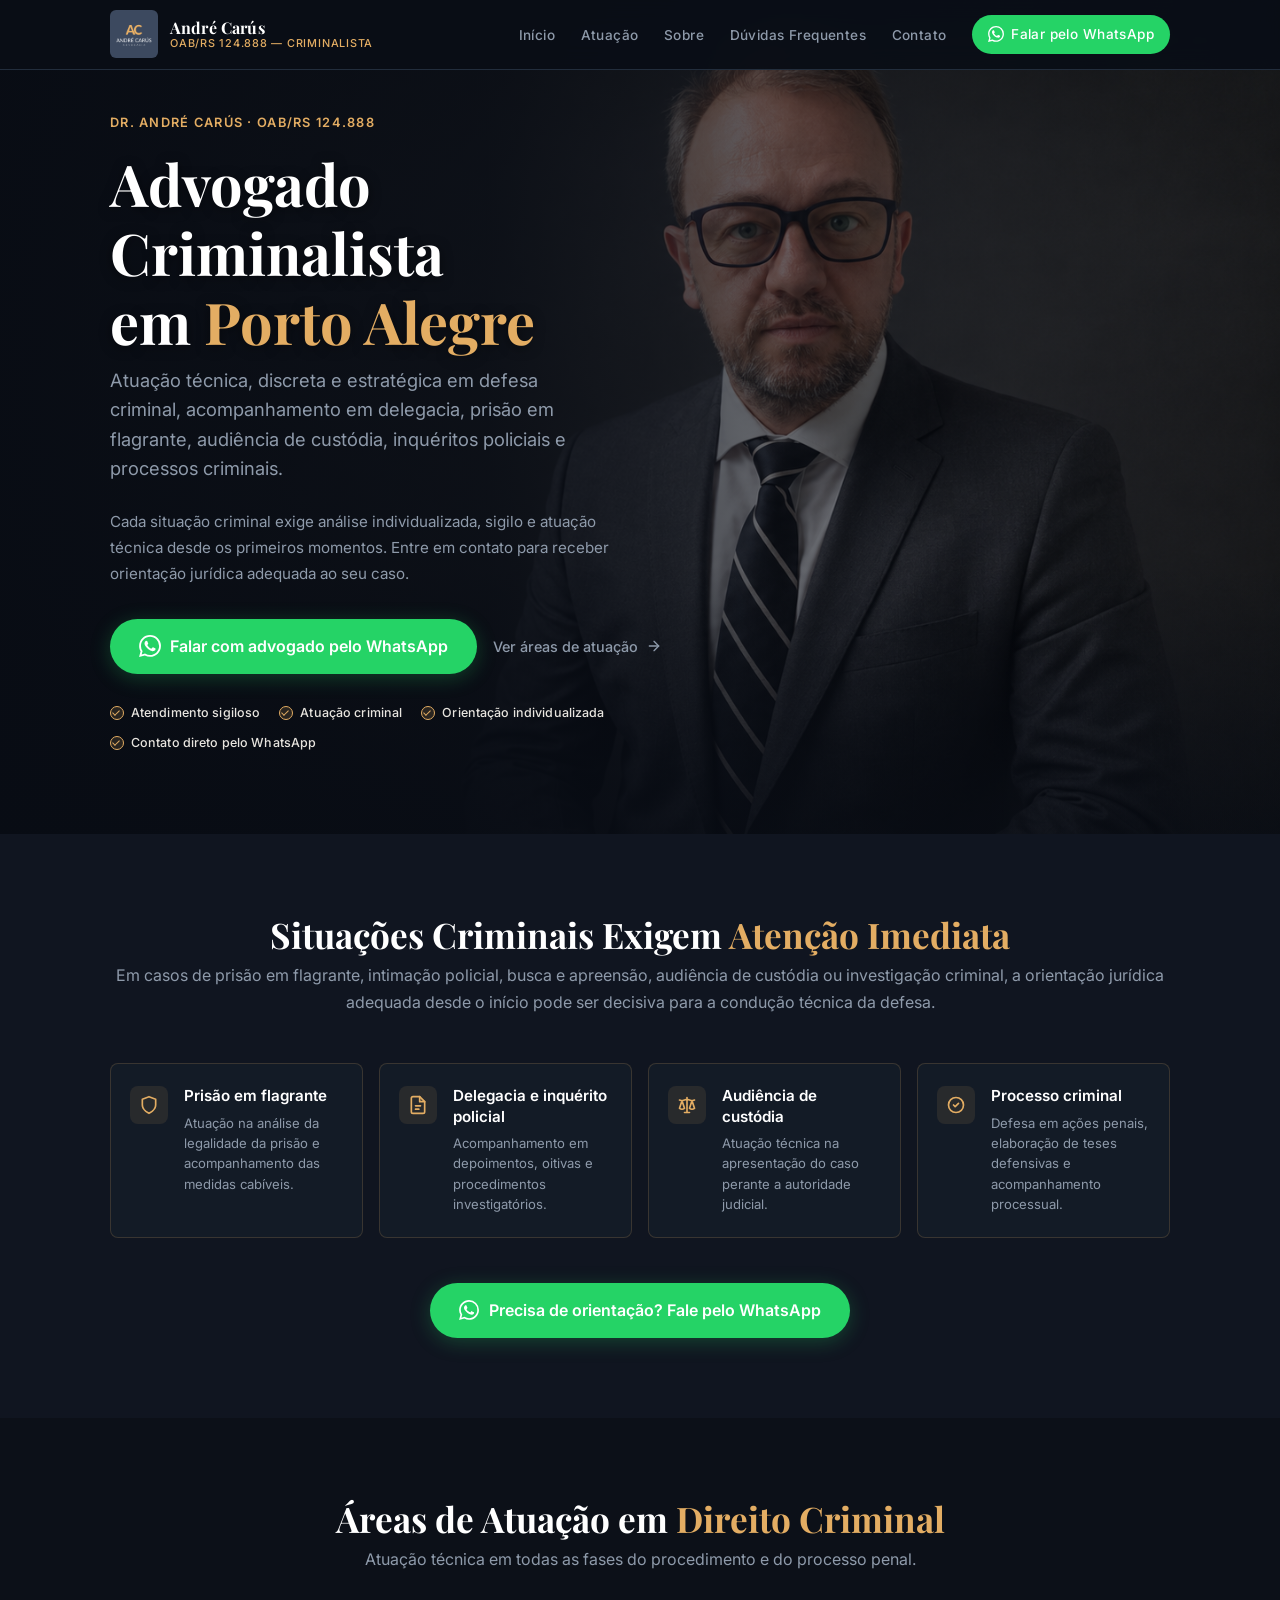
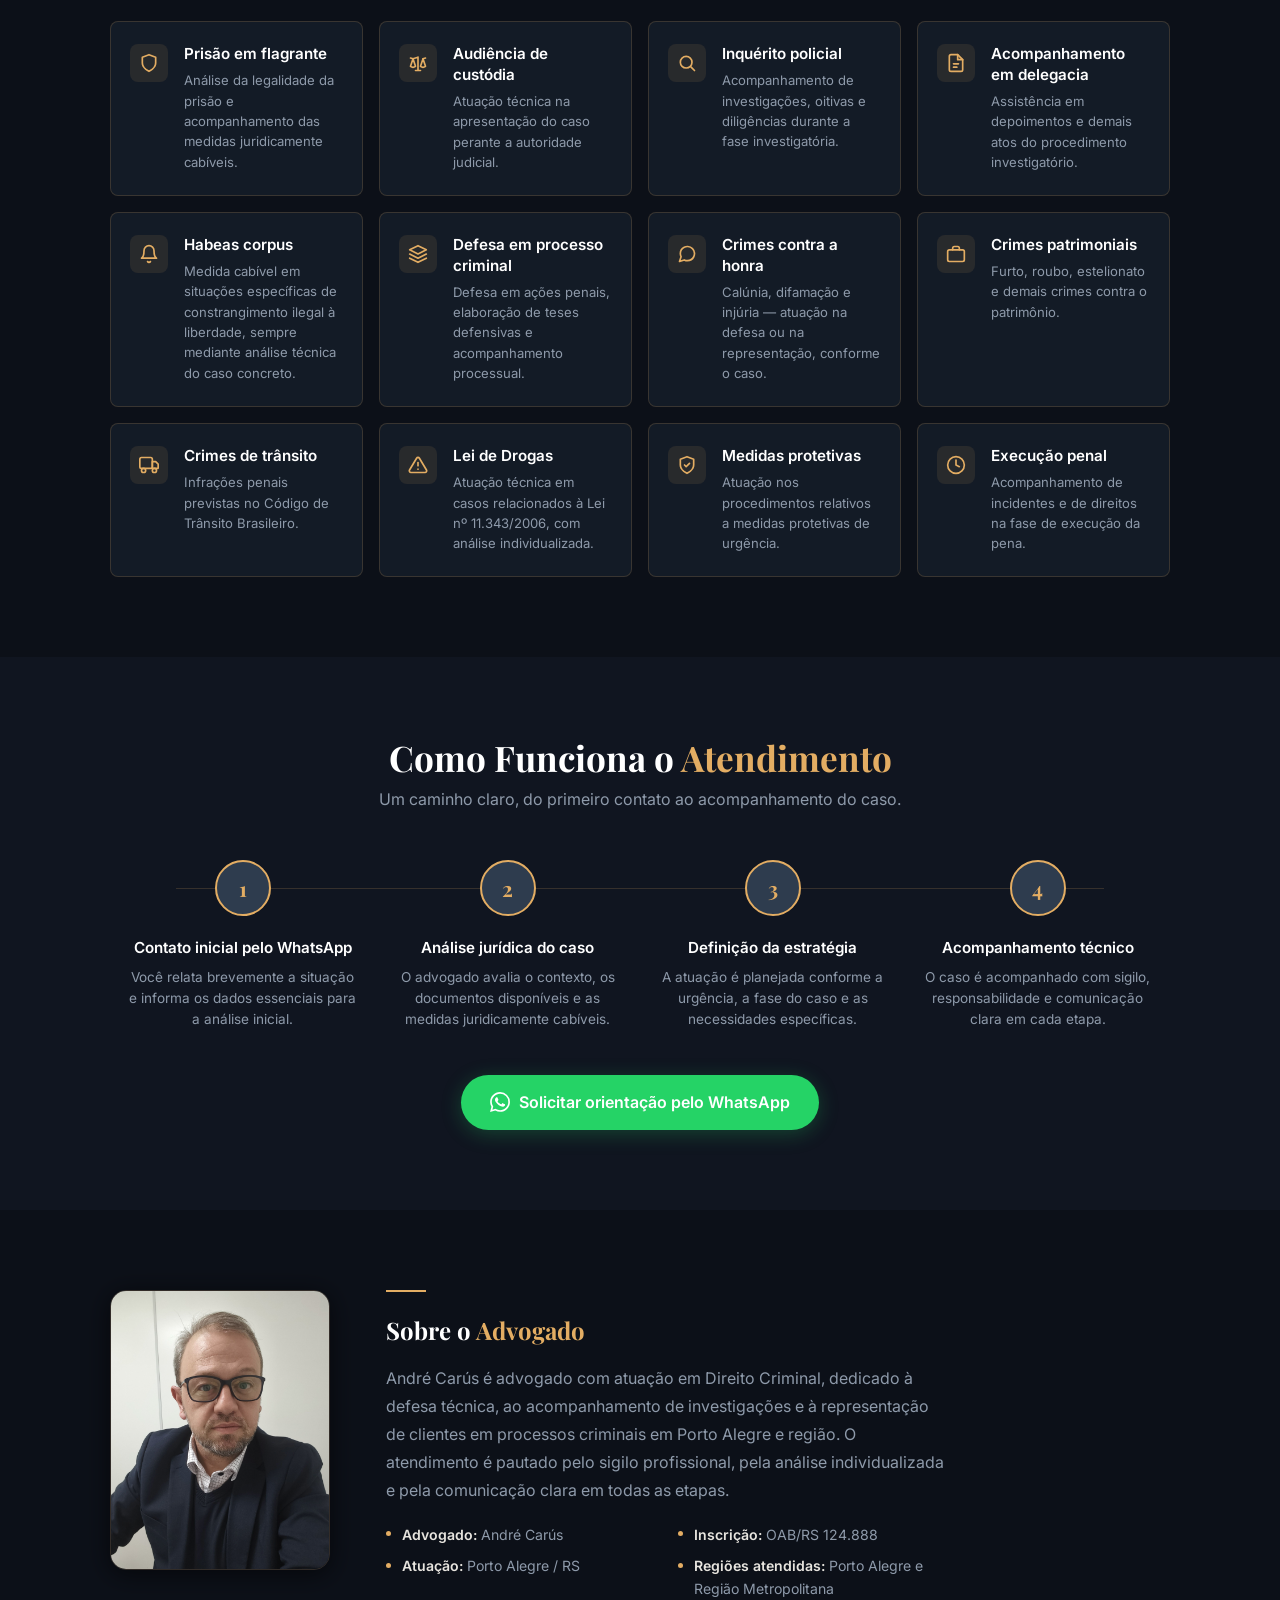
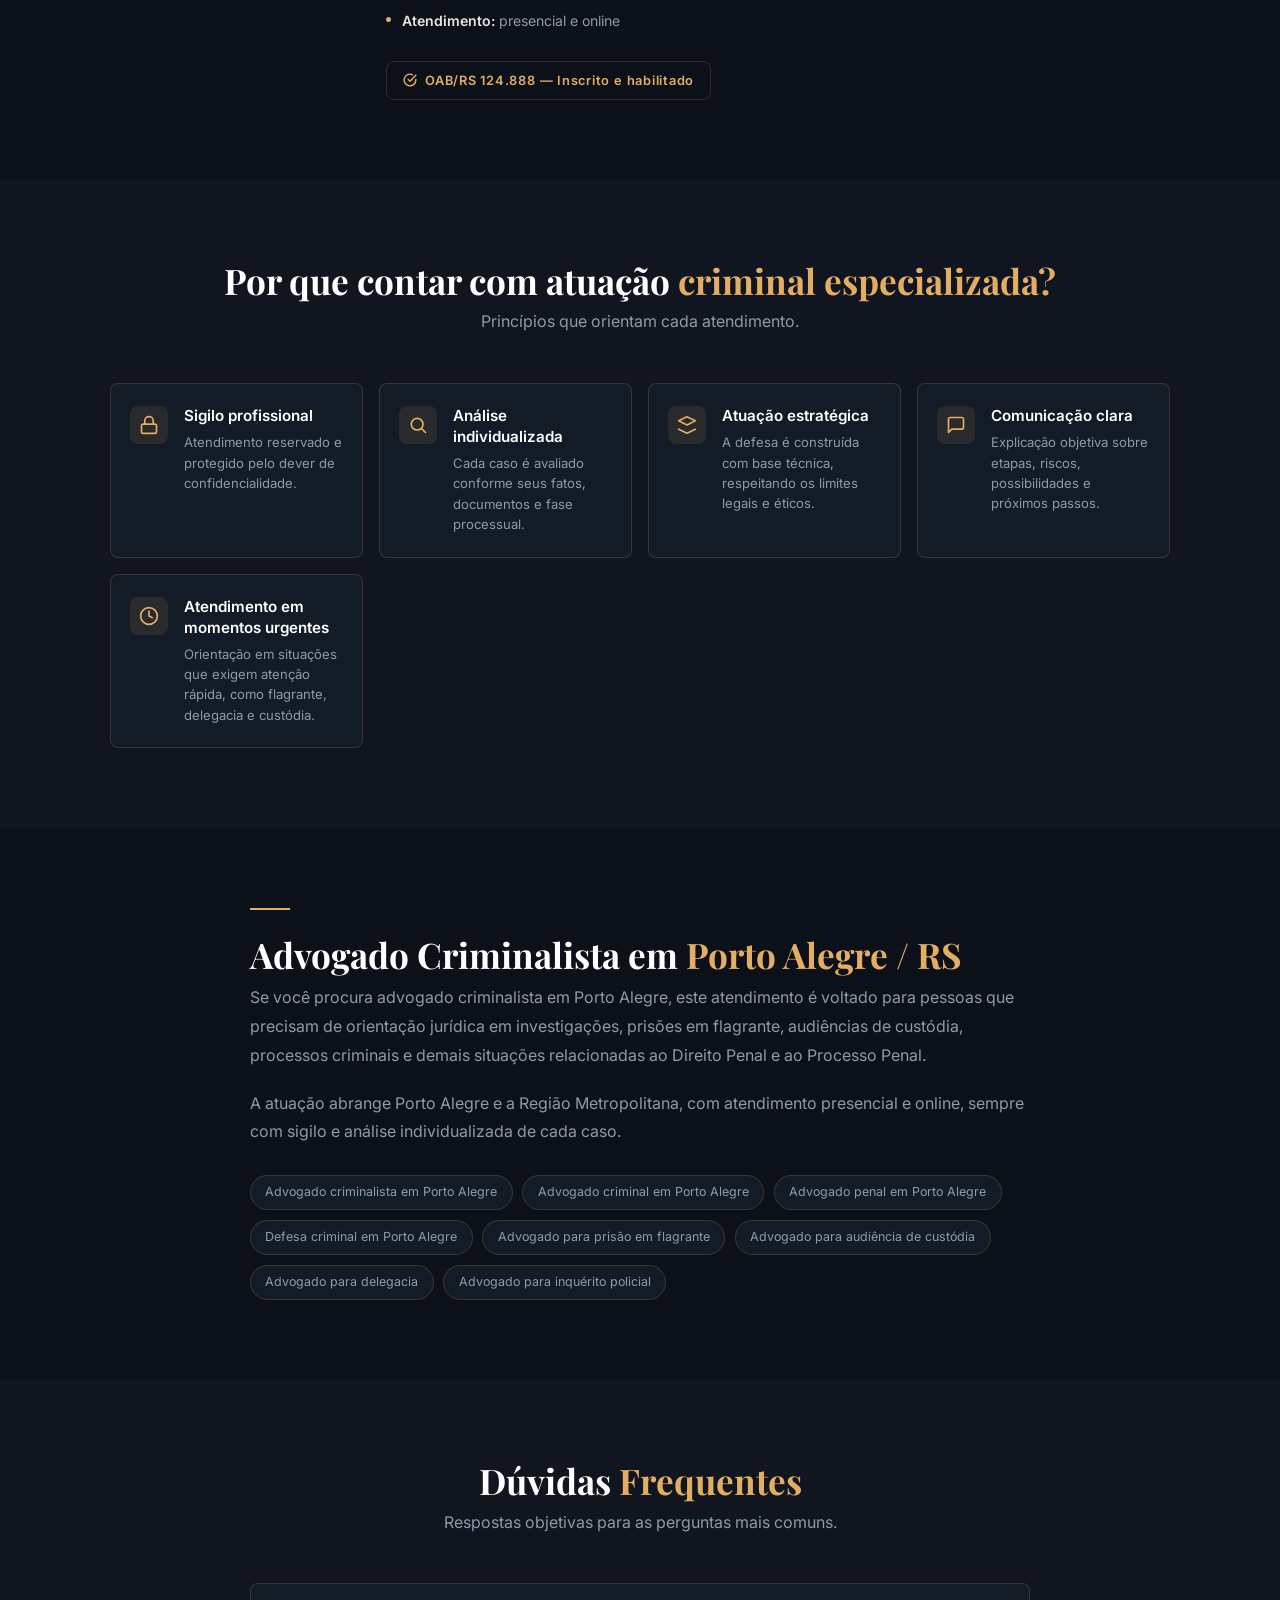
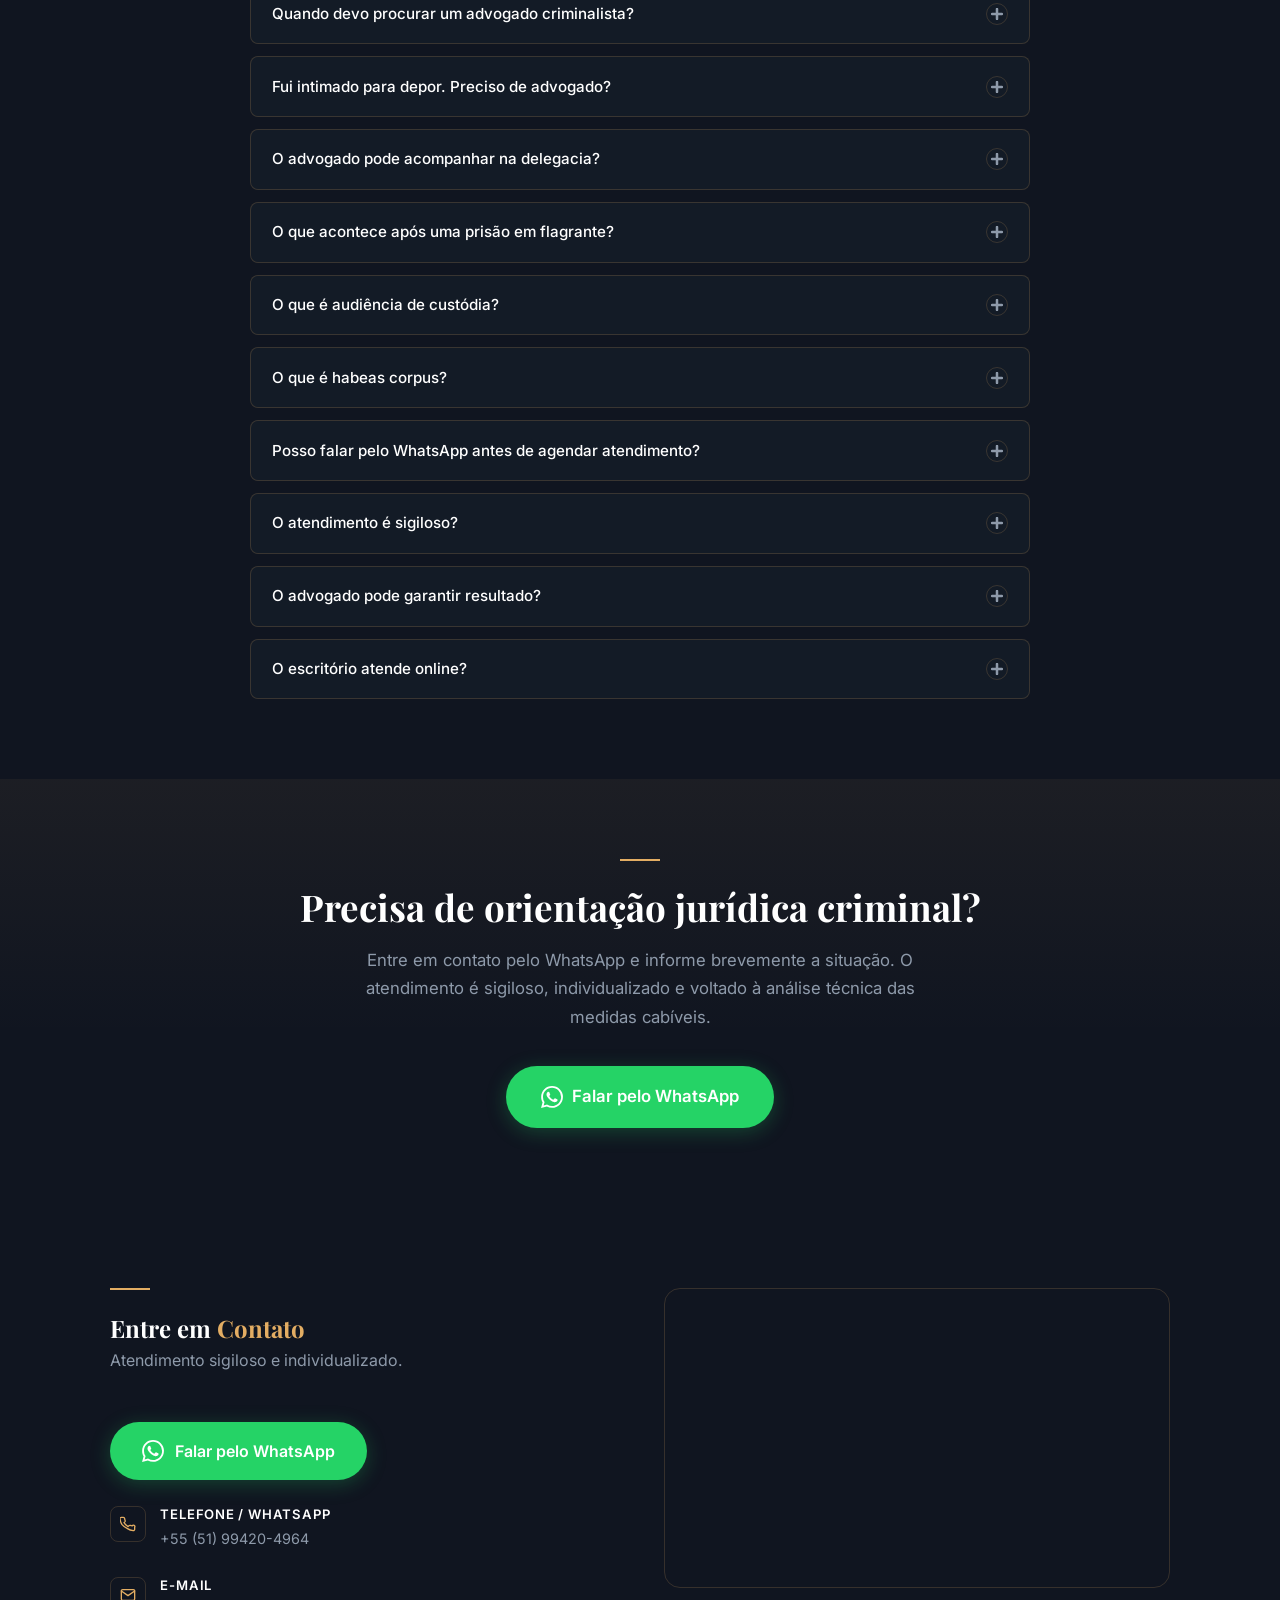
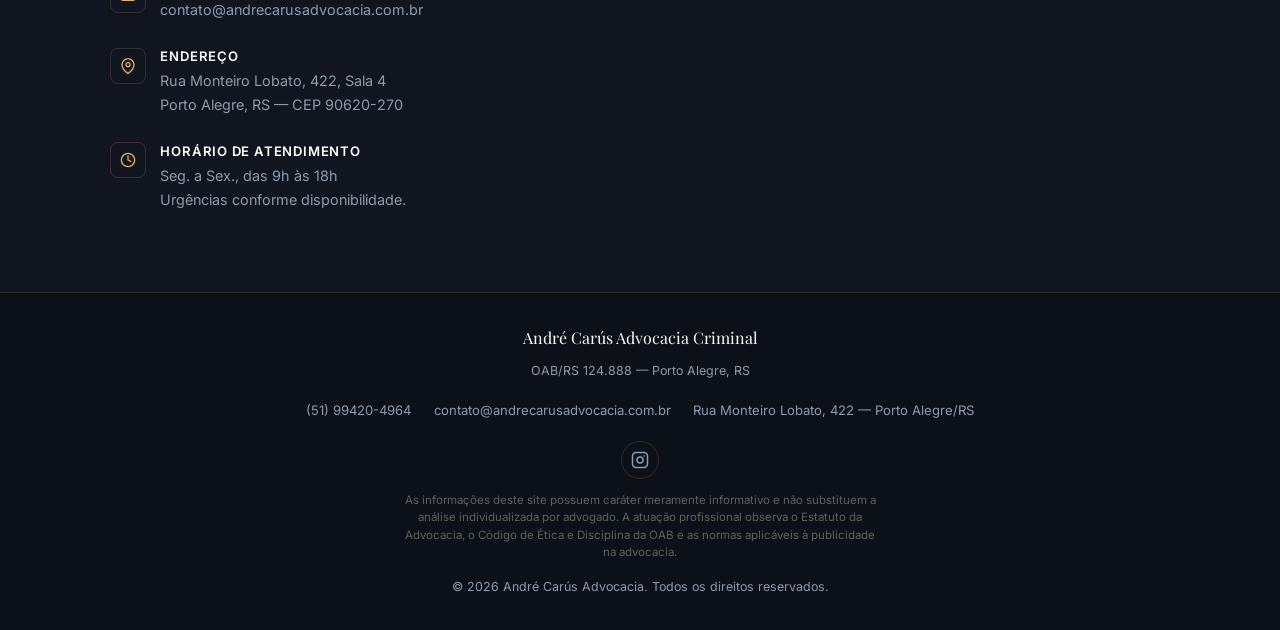
==== index.html @ d4529e28 "Atualiza landing page do advogado criminalista André Carús - Estrutura completa: hero, urgência, áre" ====
<!DOCTYPE html>
<html lang="pt-BR">
<head>
  <meta charset="UTF-8" />
  <meta name="viewport" content="width=device-width, initial-scale=1.0" />

  <!--
    ============================================================
    DADOS EDITÁVEIS — altere apenas os valores abaixo no código.
    Para localizar rapidamente, use "Localizar" (Ctrl+F) pelo token.
    ------------------------------------------------------------
    [NOME_DO_ADVOGADO] ....... André Carús
    [OAB_UF] ................. OAB/RS 124.888
    [CIDADE_UF] .............. Porto Alegre / RS
    [WHATSAPP] ............... 55 51 99420-4964  (links: wa.me/5551994204964)
    [TELEFONE] ............... (51) 99420-4964   (tel:+5551994204964)
    [EMAIL] .................. contato@andrecarusadvocacia.com.br
    [ENDERECO] ............... Rua Monteiro Lobato, 422, Sala 4 — Porto Alegre/RS — 90620-270
    [REGIOES_ATENDIDAS] ...... Porto Alegre e Região Metropolitana
    [HORARIO_DE_ATENDIMENTO] . Seg. a Sex., 9h às 18h (urgências: atendimento conforme disponibilidade)
    [LINK_INSTAGRAM] ......... https://www.instagram.com/   (substituir pelo perfil real)
    [LINK_GOOGLE_MAPS] ....... https://maps.google.com/?q=Rua+Monteiro+Lobato+422+Porto+Alegre
    ------------------------------------------------------------
    Mensagens pré-preenchidas do WhatsApp (parâmetro ?text= já codificado):
      Geral .. "Olá, gostaria de receber orientação jurídica sobre uma situação criminal."
      Final .. "Olá, preciso de orientação jurídica criminal e gostaria de conversar sobre meu caso."
    ============================================================
  -->

  <!-- ===================== SEO ===================== -->
  <title>Advogado Criminalista em Porto Alegre/RS | André Carús — Defesa Criminal e Atendimento pelo WhatsApp</title>
  <meta name="description" content="Advogado criminalista em Porto Alegre/RS para defesa criminal, prisão em flagrante, audiência de custódia, inquérito policial e acompanhamento em delegacia. Atendimento sigiloso e individualizado pelo WhatsApp. OAB/RS 124.888." />
  <meta name="keywords" content="advogado criminalista em Porto Alegre, advogado criminal em Porto Alegre, advogado penal em Porto Alegre, defesa criminal em Porto Alegre, advogado para prisão em flagrante, advogado para audiência de custódia, advogado para inquérito policial, advogado para delegacia" />
  <meta name="robots" content="index, follow, max-image-preview:large" />
  <meta name="author" content="André Carús" />
  <meta name="geo.region" content="BR-RS" />
  <meta name="geo.placename" content="Porto Alegre" />
  <meta name="geo.position" content="-30.0318;-51.2072" />
  <meta name="ICBM" content="-30.0318, -51.2072" />
  <meta name="theme-color" content="#0c1018" />
  <link rel="canonical" href="https://www.andrecarusadvocacia.com.br" />

  <!-- Open Graph -->
  <meta property="og:type" content="website" />
  <meta property="og:site_name" content="André Carús Advocacia Criminal" />
  <meta property="og:url" content="https://www.andrecarusadvocacia.com.br" />
  <meta property="og:title" content="Advogado Criminalista em Porto Alegre/RS | André Carús" />
  <meta property="og:description" content="Defesa criminal, prisão em flagrante, audiência de custódia, inquérito policial e acompanhamento em delegacia. Atendimento sigiloso pelo WhatsApp. OAB/RS 124.888." />
  <meta property="og:image" content="https://www.andrecarusadvocacia.com.br/assets/perfil_andre.jpg" />
  <meta property="og:image:alt" content="Dr. André Carús, advogado criminalista em Porto Alegre" />
  <meta property="og:locale" content="pt_BR" />

  <!-- Twitter Card -->
  <meta name="twitter:card" content="summary_large_image" />
  <meta name="twitter:title" content="Advogado Criminalista em Porto Alegre/RS | André Carús" />
  <meta name="twitter:description" content="Defesa criminal e atendimento sigiloso pelo WhatsApp. OAB/RS 124.888." />
  <meta name="twitter:image" content="https://www.andrecarusadvocacia.com.br/assets/perfil_andre.jpg" />

  <!-- Preconnect fonts -->
  <link rel="preconnect" href="https://fonts.googleapis.com" />
  <link rel="preconnect" href="https://fonts.gstatic.com" crossorigin />

  <link rel="stylesheet" href="style.css" />

  <!-- ===================== Schema.org — LegalService ===================== -->
  <script type="application/ld+json">
  {
    "@context": "https://schema.org",
    "@type": "LegalService",
    "name": "André Carús Advocacia Criminal",
    "description": "Advogado criminalista em Porto Alegre/RS, com atuação em Direito Penal e Processual Penal: defesa criminal, prisão em flagrante, audiência de custódia, inquérito policial e acompanhamento em delegacia.",
    "url": "https://www.andrecarusadvocacia.com.br",
    "image": "https://www.andrecarusadvocacia.com.br/assets/perfil_andre.jpg",
    "telephone": "+55-51-99420-4964",
    "email": "contato@andrecarusadvocacia.com.br",
    "areaServed": [
      { "@type": "City", "name": "Porto Alegre" },
      { "@type": "AdministrativeArea", "name": "Região Metropolitana de Porto Alegre" },
      { "@type": "State", "name": "Rio Grande do Sul" }
    ],
    "knowsAbout": [
      "Direito Penal",
      "Direito Processual Penal",
      "Prisão em flagrante",
      "Audiência de custódia",
      "Inquérito policial",
      "Habeas corpus",
      "Execução penal",
      "Lei de Drogas",
      "Medidas protetivas"
    ],
    "address": {
      "@type": "PostalAddress",
      "streetAddress": "Rua Monteiro Lobato, 422, Sala 4",
      "addressLocality": "Porto Alegre",
      "addressRegion": "RS",
      "postalCode": "90620-270",
      "addressCountry": "BR"
    },
    "geo": {
      "@type": "GeoCoordinates",
      "latitude": -30.0318,
      "longitude": -51.2072
    },
    "openingHoursSpecification": {
      "@type": "OpeningHoursSpecification",
      "dayOfWeek": ["Monday","Tuesday","Wednesday","Thursday","Friday"],
      "opens": "09:00",
      "closes": "18:00"
    },
    "founder": {
      "@type": "Attorney",
      "name": "André Carús",
      "identifier": "OAB/RS 124.888",
      "jobTitle": "Advogado Criminalista"
    }
  }
  </script>

  <!-- ===================== Schema.org — FAQPage ===================== -->
  <script type="application/ld+json">
  {
    "@context": "https://schema.org",
    "@type": "FAQPage",
    "mainEntity": [
      {
        "@type": "Question",
        "name": "Quando devo procurar um advogado criminalista?",
        "acceptedAnswer": {
          "@type": "Answer",
          "text": "Sempre que houver intimação, investigação, prisão, busca e apreensão, audiência ou qualquer procedimento de natureza criminal. A orientação técnica desde o início ajuda na condução adequada da defesa."
        }
      },
      {
        "@type": "Question",
        "name": "Fui intimado para depor. Preciso de advogado?",
        "acceptedAnswer": {
          "@type": "Answer",
          "text": "É recomendável. Você tem o direito de permanecer em silêncio e de ser assistido por advogado. A presença de defesa técnica resguarda seus direitos durante o depoimento."
        }
      },
      {
        "@type": "Question",
        "name": "O advogado pode acompanhar na delegacia?",
        "acceptedAnswer": {
          "@type": "Answer",
          "text": "Sim. O advogado pode acompanhar depoimentos, oitivas e demais atos do procedimento investigatório, observando as regras aplicáveis a cada situação."
        }
      },
      {
        "@type": "Question",
        "name": "O que acontece após uma prisão em flagrante?",
        "acceptedAnswer": {
          "@type": "Answer",
          "text": "Após a lavratura do flagrante, a pessoa é, em regra, apresentada à audiência de custódia em até 24 horas. Nesse momento são analisadas a legalidade da prisão e as medidas juridicamente cabíveis."
        }
      },
      {
        "@type": "Question",
        "name": "O que é audiência de custódia?",
        "acceptedAnswer": {
          "@type": "Answer",
          "text": "É a apresentação da pessoa presa à autoridade judicial em curto prazo após a prisão, para análise da legalidade do ato e das providências aplicáveis ao caso concreto."
        }
      },
      {
        "@type": "Question",
        "name": "O que é habeas corpus?",
        "acceptedAnswer": {
          "@type": "Answer",
          "text": "É uma medida jurídica cabível em situações específicas de constrangimento ilegal à liberdade de locomoção, sempre mediante análise técnica do caso concreto."
        }
      },
      {
        "@type": "Question",
        "name": "Posso falar pelo WhatsApp antes de agendar atendimento?",
        "acceptedAnswer": {
          "@type": "Answer",
          "text": "Sim. O contato inicial pode ser feito pelo WhatsApp para um relato breve da situação, com sigilo, a fim de orientar os próximos passos."
        }
      },
      {
        "@type": "Question",
        "name": "O atendimento é sigiloso?",
        "acceptedAnswer": {
          "@type": "Answer",
          "text": "Sim. O atendimento é protegido pelo dever de sigilo profissional, que é um dos fundamentos do exercício da advocacia."
        }
      },
      {
        "@type": "Question",
        "name": "O advogado pode garantir resultado?",
        "acceptedAnswer": {
          "@type": "Answer",
          "text": "Não. A advocacia exige análise técnica e individualizada, e nenhum resultado pode ser garantido. O papel do advogado é atuar com responsabilidade, técnica, estratégia e observância da legislação aplicável."
        }
      },
      {
        "@type": "Question",
        "name": "O escritório atende online?",
        "acceptedAnswer": {
          "@type": "Answer",
          "text": "Sim. O atendimento pode ser presencial ou online, conforme a necessidade do caso e a fase do procedimento, mantendo o mesmo sigilo e cuidado técnico."
        }
      }
    ]
  }
  </script>
</head>
<body>

  <!-- Pular para o conteúdo (acessibilidade) -->
  <a href="#hero" class="skip-link">Pular para o conteúdo</a>

  <!-- ===================== NAVBAR ===================== -->
  <header class="navbar" role="banner">
    <div class="container">
      <a href="#hero" class="navbar-brand" aria-label="André Carús Advocacia — início">
        <img src="./logo.png" alt="" class="navbar-logo" aria-hidden="true" />
        <div class="navbar-brand-text">
          <span class="brand-name">André Carús</span>
          <span class="brand-oab">OAB/RS 124.888 — Criminalista</span>
        </div>
      </a>

      <nav aria-label="Menu principal">
        <div class="navbar-overlay" id="navOverlay" role="presentation"></div>
        <ul class="navbar-links" id="navLinks" role="list">
          <li><a href="#hero">Início</a></li>
          <li><a href="#areas">Atuação</a></li>
          <li><a href="#sobre">Sobre</a></li>
          <li><a href="#faq">Dúvidas Frequentes</a></li>
          <li><a href="#contato">Contato</a></li>
          <li>
            <a href="https://wa.me/5551994204964?text=Ol%C3%A1%2C%20gostaria%20de%20receber%20orienta%C3%A7%C3%A3o%20jur%C3%ADdica%20sobre%20uma%20situa%C3%A7%C3%A3o%20criminal." class="btn-nav-whatsapp" target="_blank" rel="noopener noreferrer" aria-label="Falar pelo WhatsApp">
              <svg width="16" height="16" viewBox="0 0 24 24" fill="currentColor" aria-hidden="true">
                <path d="M17.472 14.382c-.297-.149-1.758-.867-2.03-.967-.273-.099-.471-.148-.67.15-.197.297-.767.966-.94 1.164-.173.199-.347.223-.644.075-.297-.15-1.255-.463-2.39-1.475-.883-.788-1.48-1.761-1.653-2.059-.173-.297-.018-.458.13-.606.134-.133.298-.347.446-.52.149-.174.198-.298.298-.497.099-.198.05-.371-.025-.52-.075-.149-.669-1.612-.916-2.207-.242-.579-.487-.5-.669-.51-.173-.008-.371-.01-.57-.01-.198 0-.52.074-.792.372-.272.297-1.04 1.016-1.04 2.479 0 1.462 1.065 2.875 1.213 3.074.149.198 2.096 3.2 5.077 4.487.709.306 1.262.489 1.694.625.712.227 1.36.195 1.871.118.571-.085 1.758-.719 2.006-1.413.248-.694.248-1.289.173-1.413-.074-.124-.272-.198-.57-.347m-5.421 7.403h-.004a9.87 9.87 0 01-5.031-1.378l-.361-.214-3.741.982.998-3.648-.235-.374a9.86 9.86 0 01-1.51-5.26c.001-5.45 4.436-9.884 9.888-9.884 2.64 0 5.122 1.03 6.988 2.898a9.825 9.825 0 012.893 6.994c-.003 5.45-4.437 9.884-9.885 9.884m8.413-18.297A11.815 11.815 0 0012.05 0C5.495 0 .16 5.335.157 11.892c0 2.096.547 4.142 1.588 5.945L.057 24l6.305-1.654a11.882 11.882 0 005.683 1.448h.005c6.554 0 11.89-5.335 11.893-11.893a11.821 11.821 0 00-3.48-8.413z"/>
              </svg>
              Falar pelo WhatsApp
            </a>
          </li>
        </ul>
      </nav>

      <button class="hamburger" id="hamburger" aria-label="Abrir menu" aria-expanded="false" aria-controls="navLinks">
        <svg width="24" height="24" viewBox="0 0 24 24" fill="none" stroke="currentColor" stroke-width="2" stroke-linecap="round" aria-hidden="true">
          <line x1="3" y1="6" x2="21" y2="6"/>
          <line x1="3" y1="12" x2="21" y2="12"/>
          <line x1="3" y1="18" x2="21" y2="18"/>
        </svg>
      </button>
    </div>
  </header>

  <main>
    <!-- ===================== HERO ===================== -->
    <section class="hero" id="hero" aria-labelledby="hero-title">
      <div class="container">
        <div class="hero-inner">
          <div class="hero-text">
            <p class="hero-eyebrow">Dr. André Carús · OAB/RS 124.888</p>

            <h1 id="hero-title">
              Advogado Criminalista<br/>em <span>Porto Alegre</span>
            </h1>

            <p class="hero-tagline">
              Atuação técnica, discreta e estratégica em defesa criminal, acompanhamento em delegacia,
              prisão em flagrante, audiência de custódia, inquéritos policiais e processos criminais.
            </p>

            <p class="hero-complement">
              Cada situação criminal exige análise individualizada, sigilo e atuação técnica desde os
              primeiros momentos. Entre em contato para receber orientação jurídica adequada ao seu caso.
            </p>

            <div class="hero-cta">
              <a
                href="https://wa.me/5551994204964?text=Ol%C3%A1%2C%20gostaria%20de%20receber%20orienta%C3%A7%C3%A3o%20jur%C3%ADdica%20sobre%20uma%20situa%C3%A7%C3%A3o%20criminal."
                class="btn-primary"
                target="_blank"
                rel="noopener noreferrer"
                aria-label="Falar com advogado pelo WhatsApp"
              >
                <svg width="22" height="22" viewBox="0 0 24 24" fill="currentColor" aria-hidden="true">
                  <path d="M17.472 14.382c-.297-.149-1.758-.867-2.03-.967-.273-.099-.471-.148-.67.15-.197.297-.767.966-.94 1.164-.173.199-.347.223-.644.075-.297-.15-1.255-.463-2.39-1.475-.883-.788-1.48-1.761-1.653-2.059-.173-.297-.018-.458.13-.606.134-.133.298-.347.446-.52.149-.174.198-.298.298-.497.099-.198.05-.371-.025-.52-.075-.149-.669-1.612-.916-2.207-.242-.579-.487-.5-.669-.51-.173-.008-.371-.01-.57-.01-.198 0-.52.074-.792.372-.272.297-1.04 1.016-1.04 2.479 0 1.462 1.065 2.875 1.213 3.074.149.198 2.096 3.2 5.077 4.487.709.306 1.262.489 1.694.625.712.227 1.36.195 1.871.118.571-.085 1.758-.719 2.006-1.413.248-.694.248-1.289.173-1.413-.074-.124-.272-.198-.57-.347m-5.421 7.403h-.004a9.87 9.87 0 01-5.031-1.378l-.361-.214-3.741.982.998-3.648-.235-.374a9.86 9.86 0 01-1.51-5.26c.001-5.45 4.436-9.884 9.888-9.884 2.64 0 5.122 1.03 6.988 2.898a9.825 9.825 0 012.893 6.994c-.003 5.45-4.437 9.884-9.885 9.884m8.413-18.297A11.815 11.815 0 0012.05 0C5.495 0 .16 5.335.157 11.892c0 2.096.547 4.142 1.588 5.945L.057 24l6.305-1.654a11.882 11.882 0 005.683 1.448h.005c6.554 0 11.89-5.335 11.893-11.893a11.821 11.821 0 00-3.48-8.413z"/>
                </svg>
                Falar com advogado pelo WhatsApp
              </a>
              <a href="#areas" class="btn-secondary" aria-label="Ver áreas de atuação">
                Ver áreas de atuação
                <svg width="16" height="16" viewBox="0 0 24 24" fill="none" stroke="currentColor" stroke-width="2" stroke-linecap="round" stroke-linejoin="round" aria-hidden="true">
                  <line x1="5" y1="12" x2="19" y2="12"/><polyline points="12 5 19 12 12 19"/>
                </svg>
              </a>
            </div>

            <!-- Selos de confiança -->
            <ul class="hero-seals" role="list">
              <li>Atendimento sigiloso</li>
              <li>Atuação criminal</li>
              <li>Orientação individualizada</li>
              <li>Contato direto pelo WhatsApp</li>
            </ul>
          </div>

          <div class="hero-image">
            <img src="./assets/perfil_andre.jpg" alt="Dr. André Carús, advogado criminalista em Porto Alegre" loading="eager" />
          </div>
        </div>
      </div>
    </section>

    <!-- ===================== URGÊNCIA RESPONSÁVEL ===================== -->
    <section id="urgencia" aria-labelledby="urgencia-title">
      <div class="container">
        <h2 class="section-title text-center" id="urgencia-title">Situações Criminais Exigem <span class="gold">Atenção Imediata</span></h2>
        <p class="section-subtitle text-center">
          Em casos de prisão em flagrante, intimação policial, busca e apreensão, audiência de custódia ou
          investigação criminal, a orientação jurídica adequada desde o início pode ser decisiva para a
          condução técnica da defesa.
        </p>

        <div class="areas-grid" role="list">
          <article class="area-card" role="listitem">
            <div class="area-icon" aria-hidden="true">
              <svg width="20" height="20" viewBox="0 0 24 24" fill="none" stroke="currentColor" stroke-width="2" stroke-linecap="round" stroke-linejoin="round">
                <path d="M12 22s8-4 8-10V5l-8-3-8 3v7c0 6 8 10 8 10z"/>
              </svg>
            </div>
            <div class="area-body">
              <h3 class="area-name">Prisão em flagrante</h3>
              <p class="area-desc">Atuação na análise da legalidade da prisão e acompanhamento das medidas cabíveis.</p>
            </div>
          </article>

          <article class="area-card" role="listitem">
            <div class="area-icon" aria-hidden="true">
              <svg width="20" height="20" viewBox="0 0 24 24" fill="none" stroke="currentColor" stroke-width="2" stroke-linecap="round" stroke-linejoin="round">
                <path d="M14 2H6a2 2 0 00-2 2v16a2 2 0 002 2h12a2 2 0 002-2V8z"/><polyline points="14 2 14 8 20 8"/><line x1="9" y1="13" x2="15" y2="13"/><line x1="9" y1="17" x2="13" y2="17"/>
              </svg>
            </div>
            <div class="area-body">
              <h3 class="area-name">Delegacia e inquérito policial</h3>
              <p class="area-desc">Acompanhamento em depoimentos, oitivas e procedimentos investigatórios.</p>
            </div>
          </article>

          <article class="area-card" role="listitem">
            <div class="area-icon" aria-hidden="true">
              <svg width="20" height="20" viewBox="0 0 24 24" fill="none" stroke="currentColor" stroke-width="2" stroke-linecap="round" stroke-linejoin="round">
                <path d="M3 6l3 1m0 0l-3 9a5.002 5.002 0 006.001 0M6 7l3 9M6 7l6-2m6 2l3-1m-3 1l-3 9a5.002 5.002 0 006.001 0M18 7l3 9m-3-9l-6-2m0-2v2m0 16V5m0 16H9m3 0h3"/>
              </svg>
            </div>
            <div class="area-body">
              <h3 class="area-name">Audiência de custódia</h3>
              <p class="area-desc">Atuação técnica na apresentação do caso perante a autoridade judicial.</p>
            </div>
          </article>

          <article class="area-card" role="listitem">
            <div class="area-icon" aria-hidden="true">
              <svg width="20" height="20" viewBox="0 0 24 24" fill="none" stroke="currentColor" stroke-width="2" stroke-linecap="round" stroke-linejoin="round">
                <path d="M9 12l2 2 4-4"/><path d="M21 12c-1 0-3-1-3-3s2-3 3-3-1-2-1-2-2 1-3 1-3-2-3-2-1 2-1 2-2-1-3-1-1 2-1 2 2 1 2 3-2 3-2 3 1 2 1 2 2-1 3-1 3 2 3 2 1-2 1-2 2 1 3 1 1-2 1-2z" opacity="0"/><circle cx="12" cy="12" r="9"/>
              </svg>
            </div>
            <div class="area-body">
              <h3 class="area-name">Processo criminal</h3>
              <p class="area-desc">Defesa em ações penais, elaboração de teses defensivas e acompanhamento processual.</p>
            </div>
          </article>
        </div>

        <div class="section-cta text-center">
          <a
            href="https://wa.me/5551994204964?text=Ol%C3%A1%2C%20gostaria%20de%20receber%20orienta%C3%A7%C3%A3o%20jur%C3%ADdica%20sobre%20uma%20situa%C3%A7%C3%A3o%20criminal."
            class="btn-primary"
            target="_blank"
            rel="noopener noreferrer"
          >
            <svg width="20" height="20" viewBox="0 0 24 24" fill="currentColor" aria-hidden="true">
              <path d="M17.472 14.382c-.297-.149-1.758-.867-2.03-.967-.273-.099-.471-.148-.67.15-.197.297-.767.966-.94 1.164-.173.199-.347.223-.644.075-.297-.15-1.255-.463-2.39-1.475-.883-.788-1.48-1.761-1.653-2.059-.173-.297-.018-.458.13-.606.134-.133.298-.347.446-.52.149-.174.198-.298.298-.497.099-.198.05-.371-.025-.52-.075-.149-.669-1.612-.916-2.207-.242-.579-.487-.5-.669-.51-.173-.008-.371-.01-.57-.01-.198 0-.52.074-.792.372-.272.297-1.04 1.016-1.04 2.479 0 1.462 1.065 2.875 1.213 3.074.149.198 2.096 3.2 5.077 4.487.709.306 1.262.489 1.694.625.712.227 1.36.195 1.871.118.571-.085 1.758-.719 2.006-1.413.248-.694.248-1.289.173-1.413-.074-.124-.272-.198-.57-.347m-5.421 7.403h-.004a9.87 9.87 0 01-5.031-1.378l-.361-.214-3.741.982.998-3.648-.235-.374a9.86 9.86 0 01-1.51-5.26c.001-5.45 4.436-9.884 9.888-9.884 2.64 0 5.122 1.03 6.988 2.898a9.825 9.825 0 012.893 6.994c-.003 5.45-4.437 9.884-9.885 9.884m8.413-18.297A11.815 11.815 0 0012.05 0C5.495 0 .16 5.335.157 11.892c0 2.096.547 4.142 1.588 5.945L.057 24l6.305-1.654a11.882 11.882 0 005.683 1.448h.005c6.554 0 11.89-5.335 11.893-11.893a11.821 11.821 0 00-3.48-8.413z"/>
            </svg>
            Precisa de orientação? Fale pelo WhatsApp
          </a>
        </div>
      </div>
    </section>

    <!-- ===================== ÁREAS DE ATUAÇÃO ===================== -->
    <section id="areas" aria-labelledby="areas-title">
      <div class="container">
        <h2 class="section-title text-center" id="areas-title">Áreas de Atuação em <span class="gold">Direito Criminal</span></h2>
        <p class="section-subtitle text-center">Atuação técnica em todas as fases do procedimento e do processo penal.</p>

        <div class="areas-grid" role="list">

          <article class="area-card" role="listitem">
            <div class="area-icon" aria-hidden="true">
              <svg width="20" height="20" viewBox="0 0 24 24" fill="none" stroke="currentColor" stroke-width="2" stroke-linecap="round" stroke-linejoin="round"><path d="M12 22s8-4 8-10V5l-8-3-8 3v7c0 6 8 10 8 10z"/></svg>
            </div>
            <div class="area-body">
              <h3 class="area-name">Prisão em flagrante</h3>
              <p class="area-desc">Análise da legalidade da prisão e acompanhamento das medidas juridicamente cabíveis.</p>
            </div>
          </article>

          <article class="area-card" role="listitem">
            <div class="area-icon" aria-hidden="true">
              <svg width="20" height="20" viewBox="0 0 24 24" fill="none" stroke="currentColor" stroke-width="2" stroke-linecap="round" stroke-linejoin="round"><path d="M3 6l3 1M6 7l6-2m6 2l3-1M12 5v16m-3 0h6"/><path d="M6 7l-3 9a5 5 0 006 0L6 7zm12 0l-3 9a5 5 0 006 0l-3-9z"/></svg>
            </div>
            <div class="area-body">
              <h3 class="area-name">Audiência de custódia</h3>
              <p class="area-desc">Atuação técnica na apresentação do caso perante a autoridade judicial.</p>
            </div>
          </article>

          <article class="area-card" role="listitem">
            <div class="area-icon" aria-hidden="true">
              <svg width="20" height="20" viewBox="0 0 24 24" fill="none" stroke="currentColor" stroke-width="2" stroke-linecap="round" stroke-linejoin="round"><circle cx="11" cy="11" r="7"/><line x1="21" y1="21" x2="16.65" y2="16.65"/></svg>
            </div>
            <div class="area-body">
              <h3 class="area-name">Inquérito policial</h3>
              <p class="area-desc">Acompanhamento de investigações, oitivas e diligências durante a fase investigatória.</p>
            </div>
          </article>

          <article class="area-card" role="listitem">
            <div class="area-icon" aria-hidden="true">
              <svg width="20" height="20" viewBox="0 0 24 24" fill="none" stroke="currentColor" stroke-width="2" stroke-linecap="round" stroke-linejoin="round"><path d="M14 2H6a2 2 0 00-2 2v16a2 2 0 002 2h12a2 2 0 002-2V8z"/><polyline points="14 2 14 8 20 8"/><line x1="9" y1="13" x2="15" y2="13"/><line x1="9" y1="17" x2="13" y2="17"/></svg>
            </div>
            <div class="area-body">
              <h3 class="area-name">Acompanhamento em delegacia</h3>
              <p class="area-desc">Assistência em depoimentos e demais atos do procedimento investigatório.</p>
            </div>
          </article>

          <article class="area-card" role="listitem">
            <div class="area-icon" aria-hidden="true">
              <svg width="20" height="20" viewBox="0 0 24 24" fill="none" stroke="currentColor" stroke-width="2" stroke-linecap="round" stroke-linejoin="round"><path d="M18 8A6 6 0 006 8c0 7-3 9-3 9h18s-3-2-3-9"/><path d="M13.73 21a2 2 0 01-3.46 0"/></svg>
            </div>
            <div class="area-body">
              <h3 class="area-name">Habeas corpus</h3>
              <p class="area-desc">Medida cabível em situações específicas de constrangimento ilegal à liberdade, sempre mediante análise técnica do caso concreto.</p>
            </div>
          </article>

          <article class="area-card" role="listitem">
            <div class="area-icon" aria-hidden="true">
              <svg width="20" height="20" viewBox="0 0 24 24" fill="none" stroke="currentColor" stroke-width="2" stroke-linecap="round" stroke-linejoin="round"><polygon points="12 2 2 7 12 12 22 7 12 2"/><polyline points="2 17 12 22 22 17"/><polyline points="2 12 12 17 22 12"/></svg>
            </div>
            <div class="area-body">
              <h3 class="area-name">Defesa em processo criminal</h3>
              <p class="area-desc">Defesa em ações penais, elaboração de teses defensivas e acompanhamento processual.</p>
            </div>
          </article>

          <article class="area-card" role="listitem">
            <div class="area-icon" aria-hidden="true">
              <svg width="20" height="20" viewBox="0 0 24 24" fill="none" stroke="currentColor" stroke-width="2" stroke-linecap="round" stroke-linejoin="round"><path d="M21 11.5a8.38 8.38 0 01-.9 3.8 8.5 8.5 0 01-7.6 4.7 8.38 8.38 0 01-3.8-.9L3 21l1.9-5.7a8.38 8.38 0 01-.9-3.8 8.5 8.5 0 014.7-7.6 8.38 8.38 0 013.8-.9h.5a8.48 8.48 0 018 8v.5z"/></svg>
            </div>
            <div class="area-body">
              <h3 class="area-name">Crimes contra a honra</h3>
              <p class="area-desc">Calúnia, difamação e injúria — atuação na defesa ou na representação, conforme o caso.</p>
            </div>
          </article>

          <article class="area-card" role="listitem">
            <div class="area-icon" aria-hidden="true">
              <svg width="20" height="20" viewBox="0 0 24 24" fill="none" stroke="currentColor" stroke-width="2" stroke-linecap="round" stroke-linejoin="round"><rect x="2" y="7" width="20" height="14" rx="2"/><path d="M16 7V5a2 2 0 00-2-2h-4a2 2 0 00-2 2v2"/></svg>
            </div>
            <div class="area-body">
              <h3 class="area-name">Crimes patrimoniais</h3>
              <p class="area-desc">Furto, roubo, estelionato e demais crimes contra o patrimônio.</p>
            </div>
          </article>

          <article class="area-card" role="listitem">
            <div class="area-icon" aria-hidden="true">
              <svg width="20" height="20" viewBox="0 0 24 24" fill="none" stroke="currentColor" stroke-width="2" stroke-linecap="round" stroke-linejoin="round"><rect x="1" y="3" width="15" height="13" rx="2"/><path d="M16 8h4l3 3v5h-7V8z"/><circle cx="5.5" cy="18.5" r="2.5"/><circle cx="18.5" cy="18.5" r="2.5"/></svg>
            </div>
            <div class="area-body">
              <h3 class="area-name">Crimes de trânsito</h3>
              <p class="area-desc">Infrações penais previstas no Código de Trânsito Brasileiro.</p>
            </div>
          </article>

          <article class="area-card" role="listitem">
            <div class="area-icon" aria-hidden="true">
              <svg width="20" height="20" viewBox="0 0 24 24" fill="none" stroke="currentColor" stroke-width="2" stroke-linecap="round" stroke-linejoin="round"><path d="M10.29 3.86L1.82 18a2 2 0 001.71 3h16.94a2 2 0 001.71-3L13.71 3.86a2 2 0 00-3.42 0z"/><line x1="12" y1="9" x2="12" y2="13"/><line x1="12" y1="17" x2="12.01" y2="17"/></svg>
            </div>
            <div class="area-body">
              <h3 class="area-name">Lei de Drogas</h3>
              <p class="area-desc">Atuação técnica em casos relacionados à Lei nº 11.343/2006, com análise individualizada.</p>
            </div>
          </article>

          <article class="area-card" role="listitem">
            <div class="area-icon" aria-hidden="true">
              <svg width="20" height="20" viewBox="0 0 24 24" fill="none" stroke="currentColor" stroke-width="2" stroke-linecap="round" stroke-linejoin="round"><path d="M12 22s8-4 8-10V5l-8-3-8 3v7c0 6 8 10 8 10z"/><path d="M9 12l2 2 4-4"/></svg>
            </div>
            <div class="area-body">
              <h3 class="area-name">Medidas protetivas</h3>
              <p class="area-desc">Atuação nos procedimentos relativos a medidas protetivas de urgência.</p>
            </div>
          </article>

          <article class="area-card" role="listitem">
            <div class="area-icon" aria-hidden="true">
              <svg width="20" height="20" viewBox="0 0 24 24" fill="none" stroke="currentColor" stroke-width="2" stroke-linecap="round" stroke-linejoin="round"><circle cx="12" cy="12" r="10"/><polyline points="12 6 12 12 16 14"/></svg>
            </div>
            <div class="area-body">
              <h3 class="area-name">Execução penal</h3>
              <p class="area-desc">Acompanhamento de incidentes e de direitos na fase de execução da pena.</p>
            </div>
          </article>

        </div>
      </div>
    </section>

    <!-- ===================== COMO FUNCIONA ===================== -->
    <section id="como-funciona" aria-labelledby="atendimento-title">
      <div class="container">
        <h2 class="section-title text-center" id="atendimento-title">Como Funciona o <span class="gold">Atendimento</span></h2>
        <p class="section-subtitle text-center">Um caminho claro, do primeiro contato ao acompanhamento do caso.</p>

        <div class="steps" role="list">
          <div class="step" role="listitem">
            <div class="step-number" aria-hidden="true">1</div>
            <div class="step-body">
              <p class="step-title">Contato inicial pelo WhatsApp</p>
              <p class="step-desc">Você relata brevemente a situação e informa os dados essenciais para a análise inicial.</p>
            </div>
          </div>
          <div class="step" role="listitem">
            <div class="step-number" aria-hidden="true">2</div>
            <div class="step-body">
              <p class="step-title">Análise jurídica do caso</p>
              <p class="step-desc">O advogado avalia o contexto, os documentos disponíveis e as medidas juridicamente cabíveis.</p>
            </div>
          </div>
          <div class="step" role="listitem">
            <div class="step-number" aria-hidden="true">3</div>
            <div class="step-body">
              <p class="step-title">Definição da estratégia</p>
              <p class="step-desc">A atuação é planejada conforme a urgência, a fase do caso e as necessidades específicas.</p>
            </div>
          </div>
          <div class="step" role="listitem">
            <div class="step-number" aria-hidden="true">4</div>
            <div class="step-body">
              <p class="step-title">Acompanhamento técnico</p>
              <p class="step-desc">O caso é acompanhado com sigilo, responsabilidade e comunicação clara em cada etapa.</p>
            </div>
          </div>
        </div>

        <div class="section-cta text-center">
          <a
            href="https://wa.me/5551994204964?text=Ol%C3%A1%2C%20gostaria%20de%20receber%20orienta%C3%A7%C3%A3o%20jur%C3%ADdica%20sobre%20uma%20situa%C3%A7%C3%A3o%20criminal."
            class="btn-primary"
            target="_blank"
            rel="noopener noreferrer"
          >
            <svg width="20" height="20" viewBox="0 0 24 24" fill="currentColor" aria-hidden="true"><path d="M17.472 14.382c-.297-.149-1.758-.867-2.03-.967-.273-.099-.471-.148-.67.15-.197.297-.767.966-.94 1.164-.173.199-.347.223-.644.075-.297-.15-1.255-.463-2.39-1.475-.883-.788-1.48-1.761-1.653-2.059-.173-.297-.018-.458.13-.606.134-.133.298-.347.446-.52.149-.174.198-.298.298-.497.099-.198.05-.371-.025-.52-.075-.149-.669-1.612-.916-2.207-.242-.579-.487-.5-.669-.51-.173-.008-.371-.01-.57-.01-.198 0-.52.074-.792.372-.272.297-1.04 1.016-1.04 2.479 0 1.462 1.065 2.875 1.213 3.074.149.198 2.096 3.2 5.077 4.487.709.306 1.262.489 1.694.625.712.227 1.36.195 1.871.118.571-.085 1.758-.719 2.006-1.413.248-.694.248-1.289.173-1.413-.074-.124-.272-.198-.57-.347m-5.421 7.403h-.004a9.87 9.87 0 01-5.031-1.378l-.361-.214-3.741.982.998-3.648-.235-.374a9.86 9.86 0 01-1.51-5.26c.001-5.45 4.436-9.884 9.888-9.884 2.64 0 5.122 1.03 6.988 2.898a9.825 9.825 0 012.893 6.994c-.003 5.45-4.437 9.884-9.885 9.884m8.413-18.297A11.815 11.815 0 0012.05 0C5.495 0 .16 5.335.157 11.892c0 2.096.547 4.142 1.588 5.945L.057 24l6.305-1.654a11.882 11.882 0 005.683 1.448h.005c6.554 0 11.89-5.335 11.893-11.893a11.821 11.821 0 00-3.48-8.413z"/></svg>
            Solicitar orientação pelo WhatsApp
          </a>
        </div>
      </div>
    </section>

    <!-- ===================== SOBRE ===================== -->
    <section id="sobre" aria-labelledby="sobre-title">
      <div class="container">
        <div class="sobre-inner">
          <div class="sobre-photo">
            <img src="./assets/perfil_andre.jpg" alt="Dr. André Carús — advogado criminalista em Porto Alegre" loading="lazy" />
          </div>
          <div class="sobre-content">
            <div class="divider-gold" aria-hidden="true"></div>
            <h2 id="sobre-title">Sobre o <span class="gold">Advogado</span></h2>
            <p class="sobre-text">
              André Carús é advogado com atuação em Direito Criminal, dedicado à defesa técnica, ao
              acompanhamento de investigações e à representação de clientes em processos criminais em
              Porto Alegre e região. O atendimento é pautado pelo sigilo profissional, pela análise
              individualizada e pela comunicação clara em todas as etapas.
            </p>

            <!-- Campos editáveis (atualize conforme os dados do advogado) -->
            <ul class="sobre-facts" role="list">
              <li><strong>Advogado:</strong> André Carús</li>
              <li><strong>Inscrição:</strong> OAB/RS 124.888</li>
              <li><strong>Atuação:</strong> Porto Alegre / RS</li>
              <li><strong>Regiões atendidas:</strong> Porto Alegre e Região Metropolitana</li>
              <li><strong>Atendimento:</strong> presencial e online</li>
            </ul>

            <div class="sobre-oab-badge" aria-label="Inscrição na OAB">
              <svg width="14" height="14" viewBox="0 0 24 24" fill="none" stroke="currentColor" stroke-width="2.5" stroke-linecap="round" stroke-linejoin="round" aria-hidden="true">
                <path d="M22 11.08V12a10 10 0 11-5.93-9.14"/><polyline points="22 4 12 14.01 9 11.01"/>
              </svg>
              OAB/RS 124.888 — Inscrito e habilitado
            </div>
          </div>
        </div>
      </div>
    </section>

    <!-- ===================== DIFERENCIAIS ===================== -->
    <section id="diferenciais" aria-labelledby="dif-title">
      <div class="container">
        <h2 class="section-title text-center" id="dif-title">Por que contar com atuação <span class="gold">criminal especializada?</span></h2>
        <p class="section-subtitle text-center">Princípios que orientam cada atendimento.</p>

        <div class="areas-grid" role="list">
          <article class="area-card" role="listitem">
            <div class="area-icon" aria-hidden="true">
              <svg width="20" height="20" viewBox="0 0 24 24" fill="none" stroke="currentColor" stroke-width="2" stroke-linecap="round" stroke-linejoin="round"><rect x="3" y="11" width="18" height="11" rx="2"/><path d="M7 11V7a5 5 0 0110 0v4"/></svg>
            </div>
            <div class="area-body">
              <h3 class="area-name">Sigilo profissional</h3>
              <p class="area-desc">Atendimento reservado e protegido pelo dever de confidencialidade.</p>
            </div>
          </article>

          <article class="area-card" role="listitem">
            <div class="area-icon" aria-hidden="true">
              <svg width="20" height="20" viewBox="0 0 24 24" fill="none" stroke="currentColor" stroke-width="2" stroke-linecap="round" stroke-linejoin="round"><circle cx="11" cy="11" r="7"/><line x1="21" y1="21" x2="16.65" y2="16.65"/></svg>
            </div>
            <div class="area-body">
              <h3 class="area-name">Análise individualizada</h3>
              <p class="area-desc">Cada caso é avaliado conforme seus fatos, documentos e fase processual.</p>
            </div>
          </article>

          <article class="area-card" role="listitem">
            <div class="area-icon" aria-hidden="true">
              <svg width="20" height="20" viewBox="0 0 24 24" fill="none" stroke="currentColor" stroke-width="2" stroke-linecap="round" stroke-linejoin="round"><polygon points="12 2 2 7 12 12 22 7 12 2"/><polyline points="2 17 12 22 22 17"/></svg>
            </div>
            <div class="area-body">
              <h3 class="area-name">Atuação estratégica</h3>
              <p class="area-desc">A defesa é construída com base técnica, respeitando os limites legais e éticos.</p>
            </div>
          </article>

          <article class="area-card" role="listitem">
            <div class="area-icon" aria-hidden="true">
              <svg width="20" height="20" viewBox="0 0 24 24" fill="none" stroke="currentColor" stroke-width="2" stroke-linecap="round" stroke-linejoin="round"><path d="M21 15a2 2 0 01-2 2H7l-4 4V5a2 2 0 012-2h14a2 2 0 012 2z"/></svg>
            </div>
            <div class="area-body">
              <h3 class="area-name">Comunicação clara</h3>
              <p class="area-desc">Explicação objetiva sobre etapas, riscos, possibilidades e próximos passos.</p>
            </div>
          </article>

          <article class="area-card" role="listitem">
            <div class="area-icon" aria-hidden="true">
              <svg width="20" height="20" viewBox="0 0 24 24" fill="none" stroke="currentColor" stroke-width="2" stroke-linecap="round" stroke-linejoin="round"><circle cx="12" cy="12" r="10"/><polyline points="12 6 12 12 16 14"/></svg>
            </div>
            <div class="area-body">
              <h3 class="area-name">Atendimento em momentos urgentes</h3>
              <p class="area-desc">Orientação em situações que exigem atenção rápida, como flagrante, delegacia e custódia.</p>
            </div>
          </article>
        </div>
      </div>
    </section>

    <!-- ===================== SEO LOCAL ===================== -->
    <section id="seo-local" aria-labelledby="seo-title">
      <div class="container seo-local">
        <div class="divider-gold" aria-hidden="true"></div>
        <h2 class="section-title" id="seo-title">Advogado Criminalista em <span class="gold">Porto Alegre / RS</span></h2>
        <p class="seo-text">
          Se você procura advogado criminalista em Porto Alegre, este atendimento é voltado para pessoas
          que precisam de orientação jurídica em investigações, prisões em flagrante, audiências de
          custódia, processos criminais e demais situações relacionadas ao Direito Penal e ao Processo Penal.
        </p>
        <p class="seo-text">
          A atuação abrange Porto Alegre e a Região Metropolitana, com atendimento presencial e online,
          sempre com sigilo e análise individualizada de cada caso.
        </p>
        <ul class="seo-tags" role="list" aria-label="Áreas e termos de atuação">
          <li>Advogado criminalista em Porto Alegre</li>
          <li>Advogado criminal em Porto Alegre</li>
          <li>Advogado penal em Porto Alegre</li>
          <li>Defesa criminal em Porto Alegre</li>
          <li>Advogado para prisão em flagrante</li>
          <li>Advogado para audiência de custódia</li>
          <li>Advogado para delegacia</li>
          <li>Advogado para inquérito policial</li>
        </ul>
      </div>
    </section>

    <!-- ===================== FAQ ===================== -->
    <section id="faq" aria-labelledby="faq-title">
      <div class="container">
        <h2 class="section-title text-center" id="faq-title">Dúvidas <span class="gold">Frequentes</span></h2>
        <p class="section-subtitle text-center">Respostas objetivas para as perguntas mais comuns.</p>

        <div class="faq-list" role="list">

          <div class="faq-item" role="listitem">
            <button class="faq-question" aria-expanded="false">
              Quando devo procurar um advogado criminalista?
              <span class="faq-icon" aria-hidden="true"><svg width="12" height="12" viewBox="0 0 12 12" fill="none" stroke="currentColor" stroke-width="2.5" stroke-linecap="round"><line x1="6" y1="1" x2="6" y2="11"/><line x1="1" y1="6" x2="11" y2="6"/></svg></span>
            </button>
            <div class="faq-answer" role="region">
              <p>Sempre que houver intimação, investigação, prisão, busca e apreensão, audiência ou qualquer procedimento de natureza criminal. A orientação técnica desde o início ajuda na condução adequada da defesa.</p>
            </div>
          </div>

          <div class="faq-item" role="listitem">
            <button class="faq-question" aria-expanded="false">
              Fui intimado para depor. Preciso de advogado?
              <span class="faq-icon" aria-hidden="true"><svg width="12" height="12" viewBox="0 0 12 12" fill="none" stroke="currentColor" stroke-width="2.5" stroke-linecap="round"><line x1="6" y1="1" x2="6" y2="11"/><line x1="1" y1="6" x2="11" y2="6"/></svg></span>
            </button>
            <div class="faq-answer" role="region">
              <p>É recomendável. Você tem o direito de permanecer em silêncio e de ser assistido por advogado. A presença de defesa técnica resguarda seus direitos durante o depoimento.</p>
            </div>
          </div>

          <div class="faq-item" role="listitem">
            <button class="faq-question" aria-expanded="false">
              O advogado pode acompanhar na delegacia?
              <span class="faq-icon" aria-hidden="true"><svg width="12" height="12" viewBox="0 0 12 12" fill="none" stroke="currentColor" stroke-width="2.5" stroke-linecap="round"><line x1="6" y1="1" x2="6" y2="11"/><line x1="1" y1="6" x2="11" y2="6"/></svg></span>
            </button>
            <div class="faq-answer" role="region">
              <p>Sim. O advogado pode acompanhar depoimentos, oitivas e demais atos do procedimento investigatório, observando as regras aplicáveis a cada situação.</p>
            </div>
          </div>

          <div class="faq-item" role="listitem">
            <button class="faq-question" aria-expanded="false">
              O que acontece após uma prisão em flagrante?
              <span class="faq-icon" aria-hidden="true"><svg width="12" height="12" viewBox="0 0 12 12" fill="none" stroke="currentColor" stroke-width="2.5" stroke-linecap="round"><line x1="6" y1="1" x2="6" y2="11"/><line x1="1" y1="6" x2="11" y2="6"/></svg></span>
            </button>
            <div class="faq-answer" role="region">
              <p>Após a lavratura do flagrante, a pessoa é, em regra, apresentada à audiência de custódia em até 24 horas. Nesse momento são analisadas a legalidade da prisão e as medidas juridicamente cabíveis.</p>
            </div>
          </div>

          <div class="faq-item" role="listitem">
            <button class="faq-question" aria-expanded="false">
              O que é audiência de custódia?
              <span class="faq-icon" aria-hidden="true"><svg width="12" height="12" viewBox="0 0 12 12" fill="none" stroke="currentColor" stroke-width="2.5" stroke-linecap="round"><line x1="6" y1="1" x2="6" y2="11"/><line x1="1" y1="6" x2="11" y2="6"/></svg></span>
            </button>
            <div class="faq-answer" role="region">
              <p>É a apresentação da pessoa presa à autoridade judicial em curto prazo após a prisão, para análise da legalidade do ato e das providências aplicáveis ao caso concreto.</p>
            </div>
          </div>

          <div class="faq-item" role="listitem">
            <button class="faq-question" aria-expanded="false">
              O que é habeas corpus?
              <span class="faq-icon" aria-hidden="true"><svg width="12" height="12" viewBox="0 0 12 12" fill="none" stroke="currentColor" stroke-width="2.5" stroke-linecap="round"><line x1="6" y1="1" x2="6" y2="11"/><line x1="1" y1="6" x2="11" y2="6"/></svg></span>
            </button>
            <div class="faq-answer" role="region">
              <p>É uma medida jurídica cabível em situações específicas de constrangimento ilegal à liberdade de locomoção, sempre mediante análise técnica do caso concreto.</p>
            </div>
          </div>

          <div class="faq-item" role="listitem">
            <button class="faq-question" aria-expanded="false">
              Posso falar pelo WhatsApp antes de agendar atendimento?
              <span class="faq-icon" aria-hidden="true"><svg width="12" height="12" viewBox="0 0 12 12" fill="none" stroke="currentColor" stroke-width="2.5" stroke-linecap="round"><line x1="6" y1="1" x2="6" y2="11"/><line x1="1" y1="6" x2="11" y2="6"/></svg></span>
            </button>
            <div class="faq-answer" role="region">
              <p>Sim. O contato inicial pode ser feito pelo WhatsApp para um relato breve da situação, com sigilo, a fim de orientar os próximos passos.</p>
            </div>
          </div>

          <div class="faq-item" role="listitem">
            <button class="faq-question" aria-expanded="false">
              O atendimento é sigiloso?
              <span class="faq-icon" aria-hidden="true"><svg width="12" height="12" viewBox="0 0 12 12" fill="none" stroke="currentColor" stroke-width="2.5" stroke-linecap="round"><line x1="6" y1="1" x2="6" y2="11"/><line x1="1" y1="6" x2="11" y2="6"/></svg></span>
            </button>
            <div class="faq-answer" role="region">
              <p>Sim. O atendimento é protegido pelo dever de sigilo profissional, que é um dos fundamentos do exercício da advocacia.</p>
            </div>
          </div>

          <div class="faq-item" role="listitem">
            <button class="faq-question" aria-expanded="false">
              O advogado pode garantir resultado?
              <span class="faq-icon" aria-hidden="true"><svg width="12" height="12" viewBox="0 0 12 12" fill="none" stroke="currentColor" stroke-width="2.5" stroke-linecap="round"><line x1="6" y1="1" x2="6" y2="11"/><line x1="1" y1="6" x2="11" y2="6"/></svg></span>
            </button>
            <div class="faq-answer" role="region">
              <p>Não. A advocacia exige análise técnica e individualizada, e nenhum resultado pode ser garantido. O papel do advogado é atuar com responsabilidade, técnica, estratégia e observância da legislação aplicável.</p>
            </div>
          </div>

          <div class="faq-item" role="listitem">
            <button class="faq-question" aria-expanded="false">
              O escritório atende online?
              <span class="faq-icon" aria-hidden="true"><svg width="12" height="12" viewBox="0 0 12 12" fill="none" stroke="currentColor" stroke-width="2.5" stroke-linecap="round"><line x1="6" y1="1" x2="6" y2="11"/><line x1="1" y1="6" x2="11" y2="6"/></svg></span>
            </button>
            <div class="faq-answer" role="region">
              <p>Sim. O atendimento pode ser presencial ou online, conforme a necessidade do caso e a fase do procedimento, mantendo o mesmo sigilo e cuidado técnico.</p>
            </div>
          </div>

        </div>
      </div>
    </section>

    <!-- ===================== CONVERSÃO FINAL ===================== -->
    <section id="conversao-final" class="final-cta" aria-labelledby="final-title">
      <div class="container text-center">
        <div class="divider-gold center" aria-hidden="true"></div>
        <h2 id="final-title">Precisa de orientação jurídica criminal?</h2>
        <p class="final-text">
          Entre em contato pelo WhatsApp e informe brevemente a situação. O atendimento é sigiloso,
          individualizado e voltado à análise técnica das medidas cabíveis.
        </p>
        <a
          href="https://wa.me/5551994204964?text=Ol%C3%A1%2C%20preciso%20de%20orienta%C3%A7%C3%A3o%20jur%C3%ADdica%20criminal%20e%20gostaria%20de%20conversar%20sobre%20meu%20caso."
          class="btn-primary btn-lg"
          target="_blank"
          rel="noopener noreferrer"
          aria-label="Falar pelo WhatsApp"
        >
          <svg width="22" height="22" viewBox="0 0 24 24" fill="currentColor" aria-hidden="true"><path d="M17.472 14.382c-.297-.149-1.758-.867-2.03-.967-.273-.099-.471-.148-.67.15-.197.297-.767.966-.94 1.164-.173.199-.347.223-.644.075-.297-.15-1.255-.463-2.39-1.475-.883-.788-1.48-1.761-1.653-2.059-.173-.297-.018-.458.13-.606.134-.133.298-.347.446-.52.149-.174.198-.298.298-.497.099-.198.05-.371-.025-.52-.075-.149-.669-1.612-.916-2.207-.242-.579-.487-.5-.669-.51-.173-.008-.371-.01-.57-.01-.198 0-.52.074-.792.372-.272.297-1.04 1.016-1.04 2.479 0 1.462 1.065 2.875 1.213 3.074.149.198 2.096 3.2 5.077 4.487.709.306 1.262.489 1.694.625.712.227 1.36.195 1.871.118.571-.085 1.758-.719 2.006-1.413.248-.694.248-1.289.173-1.413-.074-.124-.272-.198-.57-.347m-5.421 7.403h-.004a9.87 9.87 0 01-5.031-1.378l-.361-.214-3.741.982.998-3.648-.235-.374a9.86 9.86 0 01-1.51-5.26c.001-5.45 4.436-9.884 9.888-9.884 2.64 0 5.122 1.03 6.988 2.898a9.825 9.825 0 012.893 6.994c-.003 5.45-4.437 9.884-9.885 9.884m8.413-18.297A11.815 11.815 0 0012.05 0C5.495 0 .16 5.335.157 11.892c0 2.096.547 4.142 1.588 5.945L.057 24l6.305-1.654a11.882 11.882 0 005.683 1.448h.005c6.554 0 11.89-5.335 11.893-11.893a11.821 11.821 0 00-3.48-8.413z"/></svg>
          Falar pelo WhatsApp
        </a>
      </div>
    </section>

    <!-- ===================== CONTATO ===================== -->
    <section id="contato" aria-labelledby="contato-title">
      <div class="container">
        <div class="contato-inner">
          <div class="contato-info">
            <div>
              <div class="divider-gold" aria-hidden="true"></div>
              <h2 id="contato-title">Entre em <span class="gold">Contato</span></h2>
              <p class="section-subtitle" style="margin-bottom:1.5rem;">Atendimento sigiloso e individualizado.</p>
            </div>

            <a
              href="https://wa.me/5551994204964?text=Ol%C3%A1%2C%20gostaria%20de%20receber%20orienta%C3%A7%C3%A3o%20jur%C3%ADdica%20sobre%20uma%20situa%C3%A7%C3%A3o%20criminal."
              class="contato-cta-primary"
              target="_blank"
              rel="noopener noreferrer"
              aria-label="Enviar mensagem pelo WhatsApp"
            >
              <svg width="22" height="22" viewBox="0 0 24 24" fill="currentColor" aria-hidden="true"><path d="M17.472 14.382c-.297-.149-1.758-.867-2.03-.967-.273-.099-.471-.148-.67.15-.197.297-.767.966-.94 1.164-.173.199-.347.223-.644.075-.297-.15-1.255-.463-2.39-1.475-.883-.788-1.48-1.761-1.653-2.059-.173-.297-.018-.458.13-.606.134-.133.298-.347.446-.52.149-.174.198-.298.298-.497.099-.198.05-.371-.025-.52-.075-.149-.669-1.612-.916-2.207-.242-.579-.487-.5-.669-.51-.173-.008-.371-.01-.57-.01-.198 0-.52.074-.792.372-.272.297-1.04 1.016-1.04 2.479 0 1.462 1.065 2.875 1.213 3.074.149.198 2.096 3.2 5.077 4.487.709.306 1.262.489 1.694.625.712.227 1.36.195 1.871.118.571-.085 1.758-.719 2.006-1.413.248-.694.248-1.289.173-1.413-.074-.124-.272-.198-.57-.347m-5.421 7.403h-.004a9.87 9.87 0 01-5.031-1.378l-.361-.214-3.741.982.998-3.648-.235-.374a9.86 9.86 0 01-1.51-5.26c.001-5.45 4.436-9.884 9.888-9.884 2.64 0 5.122 1.03 6.988 2.898a9.825 9.825 0 012.893 6.994c-.003 5.45-4.437 9.884-9.885 9.884m8.413-18.297A11.815 11.815 0 0012.05 0C5.495 0 .16 5.335.157 11.892c0 2.096.547 4.142 1.588 5.945L.057 24l6.305-1.654a11.882 11.882 0 005.683 1.448h.005c6.554 0 11.89-5.335 11.893-11.893a11.821 11.821 0 00-3.48-8.413z"/></svg>
              Falar pelo WhatsApp
            </a>

            <div class="contato-detail">
              <div class="contato-detail-icon" aria-hidden="true">
                <svg width="16" height="16" viewBox="0 0 24 24" fill="none" stroke="currentColor" stroke-width="2" stroke-linecap="round" stroke-linejoin="round"><path d="M22 16.92v3a2 2 0 01-2.18 2 19.79 19.79 0 01-8.63-3.07A19.5 19.5 0 013.07 13a19.79 19.79 0 01-3.07-8.67A2 2 0 012 2.18h3a2 2 0 012 1.72c.127.96.361 1.903.7 2.81a2 2 0 01-.45 2.11L6.09 9.91a16 16 0 006 6l1.27-1.27a2 2 0 012.11-.45c.907.339 1.85.573 2.81.7A2 2 0 0122 16.92z"/></svg>
              </div>
              <div>
                <strong>Telefone / WhatsApp</strong>
                <a href="tel:+5551994204964" style="color:var(--text-muted);">+55 (51) 99420-4964</a>
              </div>
            </div>

            <div class="contato-detail">
              <div class="contato-detail-icon" aria-hidden="true">
                <svg width="16" height="16" viewBox="0 0 24 24" fill="none" stroke="currentColor" stroke-width="2" stroke-linecap="round" stroke-linejoin="round"><path d="M4 4h16v16H4z" opacity="0"/><path d="M22 6l-10 7L2 6"/><rect x="2" y="4" width="20" height="16" rx="2"/></svg>
              </div>
              <div>
                <strong>E-mail</strong>
                <a href="mailto:contato@andrecarusadvocacia.com.br" style="color:var(--text-muted);">contato@andrecarusadvocacia.com.br</a>
              </div>
            </div>

            <div class="contato-detail">
              <div class="contato-detail-icon" aria-hidden="true">
                <svg width="16" height="16" viewBox="0 0 24 24" fill="none" stroke="currentColor" stroke-width="2" stroke-linecap="round" stroke-linejoin="round"><path d="M21 10c0 7-9 13-9 13s-9-6-9-13a9 9 0 0118 0z"/><circle cx="12" cy="10" r="3"/></svg>
              </div>
              <div>
                <strong>Endereço</strong>
                Rua Monteiro Lobato, 422, Sala 4<br />
                Porto Alegre, RS — CEP 90620-270
              </div>
            </div>

            <div class="contato-detail">
              <div class="contato-detail-icon" aria-hidden="true">
                <svg width="16" height="16" viewBox="0 0 24 24" fill="none" stroke="currentColor" stroke-width="2" stroke-linecap="round" stroke-linejoin="round"><circle cx="12" cy="12" r="10"/><polyline points="12 6 12 12 16 14"/></svg>
              </div>
              <div>
                <strong>Horário de atendimento</strong>
                Seg. a Sex., das 9h às 18h<br />
                <span style="color:var(--text-muted);">Urgências conforme disponibilidade.</span>
              </div>
            </div>
          </div>

          <div class="contato-map" aria-label="Mapa do escritório">
            <iframe
              src="https://www.google.com/maps/embed?pb=!1m18!1m12!1m3!1d3453.7!2d-51.2072!3d-30.0318!2m3!1f0!2f0!3f0!3m2!1i1024!2i768!4f13.1!3m3!1m2!1s0x951979b3b8c72bdf%3A0x1b3e87f8c4b9a1e7!2sRua+Monteiro+Lobato%2C+422+-+Bom+Jesus%2C+Porto+Alegre+-+RS%2C+90620-270!5e0!3m2!1spt-BR!2sbr!4v1"
              allowfullscreen=""
              loading="lazy"
              referrerpolicy="no-referrer-when-downgrade"
              title="Localização do escritório de André Carús Advocacia em Porto Alegre"
            ></iframe>
          </div>
        </div>
      </div>
    </section>
  </main>

  <!-- ===================== FOOTER ===================== -->
  <footer role="contentinfo">
    <div class="container">
      <div class="footer-inner">
        <span class="footer-brand">André Carús Advocacia Criminal</span>
        <span class="footer-meta">OAB/RS 124.888 — Porto Alegre, RS</span>

        <ul class="footer-contacts" role="list">
          <li><a href="tel:+5551994204964">(51) 99420-4964</a></li>
          <li><a href="mailto:contato@andrecarusadvocacia.com.br">contato@andrecarusadvocacia.com.br</a></li>
          <li><a href="https://maps.google.com/?q=Rua+Monteiro+Lobato+422+Porto+Alegre" target="_blank" rel="noopener noreferrer">Rua Monteiro Lobato, 422 — Porto Alegre/RS</a></li>
        </ul>

        <!-- Redes sociais (substitua o link pelo perfil real) -->
        <ul class="footer-social" role="list" aria-label="Redes sociais">
          <li>
            <a href="https://www.instagram.com/" target="_blank" rel="noopener noreferrer" aria-label="Instagram">
              <svg width="18" height="18" viewBox="0 0 24 24" fill="none" stroke="currentColor" stroke-width="2" stroke-linecap="round" stroke-linejoin="round"><rect x="2" y="2" width="20" height="20" rx="5"/><circle cx="12" cy="12" r="4"/><line x1="17.5" y1="6.5" x2="17.5" y2="6.5"/></svg>
            </a>
          </li>
        </ul>

        <p class="footer-disclaimer">
          As informações deste site possuem caráter meramente informativo e não substituem a análise
          individualizada por advogado. A atuação profissional observa o Estatuto da Advocacia, o Código
          de Ética e Disciplina da OAB e as normas aplicáveis à publicidade na advocacia.
        </p>
        <span class="footer-meta" style="margin-top:0.4rem;">&copy; <span id="year"></span> André Carús Advocacia. Todos os direitos reservados.</span>
      </div>
    </div>
  </footer>

  <!-- ===================== BOTÃO FLUTUANTE WHATSAPP ===================== -->
  <a
    href="https://wa.me/5551994204964?text=Ol%C3%A1%2C%20gostaria%20de%20receber%20orienta%C3%A7%C3%A3o%20jur%C3%ADdica%20sobre%20uma%20situa%C3%A7%C3%A3o%20criminal."
    class="float-whatsapp"
    target="_blank"
    rel="noopener noreferrer"
    aria-label="Falar pelo WhatsApp"
  >
    <svg width="28" height="28" viewBox="0 0 24 24" fill="currentColor" aria-hidden="true">
      <path d="M17.472 14.382c-.297-.149-1.758-.867-2.03-.967-.273-.099-.471-.148-.67.15-.197.297-.767.966-.94 1.164-.173.199-.347.223-.644.075-.297-.15-1.255-.463-2.39-1.475-.883-.788-1.48-1.761-1.653-2.059-.173-.297-.018-.458.13-.606.134-.133.298-.347.446-.52.149-.174.198-.298.298-.497.099-.198.05-.371-.025-.52-.075-.149-.669-1.612-.916-2.207-.242-.579-.487-.5-.669-.51-.173-.008-.371-.01-.57-.01-.198 0-.52.074-.792.372-.272.297-1.04 1.016-1.04 2.479 0 1.462 1.065 2.875 1.213 3.074.149.198 2.096 3.2 5.077 4.487.709.306 1.262.489 1.694.625.712.227 1.36.195 1.871.118.571-.085 1.758-.719 2.006-1.413.248-.694.248-1.289.173-1.413-.074-.124-.272-.198-.57-.347m-5.421 7.403h-.004a9.87 9.87 0 01-5.031-1.378l-.361-.214-3.741.982.998-3.648-.235-.374a9.86 9.86 0 01-1.51-5.26c.001-5.45 4.436-9.884 9.888-9.884 2.64 0 5.122 1.03 6.988 2.898a9.825 9.825 0 012.893 6.994c-.003 5.45-4.437 9.884-9.885 9.884m8.413-18.297A11.815 11.815 0 0012.05 0C5.495 0 .16 5.335.157 11.892c0 2.096.547 4.142 1.588 5.945L.057 24l6.305-1.654a11.882 11.882 0 005.683 1.448h.005c6.554 0 11.89-5.335 11.893-11.893a11.821 11.821 0 00-3.48-8.413z"/>
    </svg>
    <span class="float-tooltip">Falar pelo WhatsApp</span>
  </a>

  <!-- ===================== JAVASCRIPT ===================== -->
  <script>
    // Ano no rodapé
    document.getElementById('year').textContent = new Date().getFullYear();

    // Menu mobile
    const hamburger = document.getElementById('hamburger');
    const navLinks  = document.getElementById('navLinks');
    const navOverlay = document.getElementById('navOverlay');

    function openMenu() {
      navLinks.classList.add('open');
      navOverlay.classList.add('open');
      hamburger.setAttribute('aria-expanded', 'true');
    }
    function closeMenu() {
      navLinks.classList.remove('open');
      navOverlay.classList.remove('open');
      hamburger.setAttribute('aria-expanded', 'false');
    }
    hamburger.addEventListener('click', () => {
      navLinks.classList.contains('open') ? closeMenu() : openMenu();
    });
    navOverlay.addEventListener('click', closeMenu);
    navLinks.querySelectorAll('a').forEach(link => link.addEventListener('click', closeMenu));
    window.addEventListener('resize', () => { if (window.innerWidth > 768) closeMenu(); });

    // Acordeão FAQ (abre um por vez)
    document.querySelectorAll('.faq-question').forEach(btn => {
      btn.addEventListener('click', () => {
        const item = btn.closest('.faq-item');
        const isOpen = item.classList.contains('open');
        document.querySelectorAll('.faq-item').forEach(i => {
          i.classList.remove('open');
          i.querySelector('.faq-question').setAttribute('aria-expanded', 'false');
        });
        if (!isOpen) {
          item.classList.add('open');
          btn.setAttribute('aria-expanded', 'true');
        }
      });
    });

    // Sombra da navbar ao rolar
    const navbar = document.querySelector('.navbar');
    window.addEventListener('scroll', () => {
      navbar.style.boxShadow = window.scrollY > 20 ? '0 2px 24px rgba(0,0,0,0.7)' : 'none';
    }, { passive: true });
  </script>
</body>
</html>
---- style.css ----
/* =========================================
   André Carús Advocacia — CSS Principal
   ========================================= */

@import url('https://fonts.googleapis.com/css2?family=Playfair+Display:wght@400;600;700&family=Inter:wght@300;400;500;600&display=swap');

/* === RESET & BASE === */
*, *::before, *::after {
  box-sizing: border-box;
  margin: 0;
  padding: 0;
}

:root {
  /* Paleta da identidade visual real do escritório */
  --gold: #e3ad63;
  --gold-light: #ecbf82;
  --gold-dark: #c9924a;
  --slate: #3d4f65;       /* azul-ardósia do logo */
  --slate-dark: #2e3c4e;
  --bg: #0c1018;          /* versão muito escura do slate */
  --bg-card: #131b26;
  --bg-section: #101520;
  --text: #e8e5df;
  --text-muted: #8e9aaa;
  --white: #ffffff;
  --whatsapp: #25D366;
  --whatsapp-dark: #1da851;
  --border: rgba(227, 173, 99, 0.18);
  --border-slate: rgba(61, 79, 101, 0.5);
  --radius: 8px;
  --radius-lg: 16px;
  --shadow: 0 4px 24px rgba(0,0,0,0.6);
  --font-title: 'Playfair Display', Georgia, serif;
  --font-body: 'Inter', system-ui, sans-serif;
}

html {
  scroll-behavior: smooth;
  font-size: 16px;
}

body {
  background-color: var(--bg);
  color: var(--text);
  font-family: var(--font-body);
  font-weight: 400;
  line-height: 1.65;
  -webkit-font-smoothing: antialiased;
}

img { display: block; max-width: 100%; }

a {
  color: inherit;
  text-decoration: none;
}

/* === TIPOGRAFIA === */
h1, h2, h3 {
  font-family: var(--font-title);
  font-weight: 700;
  line-height: 1.2;
  color: var(--white);
}

h2.section-title {
  font-size: clamp(1.6rem, 3vw, 2.2rem);
  color: var(--white);
  margin-bottom: 0.4rem;
}

.section-subtitle {
  color: var(--text-muted);
  font-size: 1rem;
  margin-bottom: 3rem;
}

.gold { color: var(--gold); }

/* === CONTAINER === */
.container {
  width: 100%;
  max-width: 1100px;
  margin: 0 auto;
  padding: 0 1.25rem;
}

/* === NAVBAR === */
.navbar {
  position: fixed;
  top: 0;
  left: 0;
  right: 0;
  z-index: 1000;
  background: rgba(10, 14, 22, 0.96);
  backdrop-filter: blur(12px);
  -webkit-backdrop-filter: blur(12px);
  border-bottom: 1px solid var(--border-slate);
  padding: 0.65rem 0;
}

.navbar .container {
  display: flex;
  align-items: center;
  justify-content: space-between;
  gap: 1rem;
}

.navbar-brand {
  display: flex;
  align-items: center;
  gap: 0.75rem;
  text-decoration: none;
}

.navbar-logo {
  height: 48px;
  width: 48px;
  object-fit: contain;
  border-radius: 6px;
  flex-shrink: 0;
}

.navbar-brand-text {
  display: flex;
  flex-direction: column;
  line-height: 1.15;
}

.navbar-brand .brand-name {
  font-family: var(--font-title);
  font-size: 1rem;
  font-weight: 700;
  color: var(--white);
  letter-spacing: 0.01em;
}

.navbar-brand .brand-oab {
  font-size: 0.68rem;
  color: var(--gold);
  letter-spacing: 0.07em;
  font-weight: 500;
  text-transform: uppercase;
}

.navbar-links {
  display: flex;
  align-items: center;
  gap: 1.6rem;
  list-style: none;
}

.navbar-links li a {
  font-size: 0.85rem;
  font-weight: 500;
  color: var(--text-muted);
  letter-spacing: 0.03em;
  transition: color 0.2s;
}

.navbar-links li a:hover { color: var(--gold); }

.btn-nav-whatsapp {
  display: inline-flex;
  align-items: center;
  gap: 0.45rem;
  background: var(--whatsapp);
  color: #fff !important;
  font-size: 0.82rem;
  font-weight: 600;
  padding: 0.5rem 1rem;
  border-radius: 50px;
  transition: background 0.2s, transform 0.15s;
  white-space: nowrap;
}

.btn-nav-whatsapp:hover {
  background: var(--whatsapp-dark);
  transform: translateY(-1px);
}

.btn-nav-whatsapp svg { flex-shrink: 0; }

/* Hamburger — mobile only */
.hamburger {
  display: none;
  background: none;
  border: none;
  cursor: pointer;
  padding: 0.3rem;
  color: var(--text);
}

/* === HERO === */
.hero {
  min-height: 0;
  display: flex;
  align-items: center;
  padding: 7rem 0 5rem;
  position: relative;
  overflow: hidden;
  background-image: url('./assets/hero.png');
  background-size: cover;
  background-position: right center;
  background-repeat: no-repeat;
  background-color: var(--bg);
}

/* Overlay — escurece da esquerda (texto) para a direita (imagem visível) */
.hero::before {
  content: '';
  position: absolute;
  inset: 0;
  background:
    linear-gradient(to right,
      rgba(8, 12, 20, 0.97) 0%,
      rgba(8, 12, 20, 0.90) 38%,
      rgba(8, 12, 20, 0.60) 62%,
      rgba(8, 12, 20, 0.34) 100%),
    linear-gradient(to top,
      rgba(8, 12, 20, 0.72) 0%,
      transparent 32%);
  pointer-events: none;
}

.hero-inner {
  display: grid;
  grid-template-columns: 1fr;
  gap: 0;
  align-items: center;
  width: 100%;
  position: relative;
  z-index: 1;
}

/* Foto do advogado fica oculta — o banner já é o elemento visual */
.hero .hero-image { display: none; }

.hero-badge {
  display: inline-flex;
  align-items: center;
  gap: 0.5rem;
  border: 1px solid var(--border);
  border-radius: 50px;
  padding: 0.3rem 0.9rem;
  font-size: 0.75rem;
  font-weight: 500;
  color: var(--gold);
  letter-spacing: 0.07em;
  text-transform: uppercase;
  margin-bottom: 1.4rem;
}

.hero-badge span { width: 6px; height: 6px; background: var(--whatsapp); border-radius: 50%; display: inline-block; animation: pulse-dot 1.8s infinite; }

@keyframes pulse-dot {
  0%, 100% { opacity: 1; transform: scale(1); }
  50% { opacity: 0.5; transform: scale(0.7); }
}

.hero-text {
  max-width: 560px;
}

/* === HERO IMAGE (foto do advogado — ativa enquanto não há banner gerado) === */
.hero-image {
  width: 300px;
  flex-shrink: 0;
  position: relative;
}

.hero-image img {
  width: 100%;
  height: 420px;
  object-fit: cover;
  object-position: top center;
  border-radius: var(--radius-lg);
  border: 1px solid var(--border);
  box-shadow: 0 8px 40px rgba(0,0,0,0.6);
  filter: grayscale(10%);
}

/* Borda dourada decorativa atrás da foto */
.hero-image::before {
  content: '';
  position: absolute;
  inset: -10px -10px 10px 10px;
  border: 1px solid rgba(227,173,99,0.25);
  border-radius: var(--radius-lg);
  pointer-events: none;
}

.hero h1 {
  font-size: clamp(2.2rem, 5vw, 3.6rem);
  margin-bottom: 0.6rem;
  color: var(--white);
  text-shadow: 0 2px 12px rgba(0,0,0,0.5);
}

.hero h1 span { color: var(--gold); }

.hero-oab {
  font-size: 0.82rem;
  font-weight: 500;
  color: var(--text-muted);
  letter-spacing: 0.08em;
  text-transform: uppercase;
  margin-bottom: 1.4rem;
}

.hero-tagline {
  font-size: clamp(1rem, 2vw, 1.15rem);
  color: var(--text-muted);
  max-width: 500px;
  margin-bottom: 2.2rem;
  line-height: 1.6;
}

.hero-cta {
  display: flex;
  flex-wrap: wrap;
  gap: 1rem;
  align-items: center;
}

.btn-primary {
  display: inline-flex;
  align-items: center;
  gap: 0.6rem;
  background: var(--whatsapp);
  color: #fff;
  font-family: var(--font-body);
  font-size: 1rem;
  font-weight: 600;
  padding: 0.9rem 1.8rem;
  border-radius: 50px;
  border: none;
  cursor: pointer;
  transition: background 0.2s, transform 0.15s, box-shadow 0.2s;
  box-shadow: 0 4px 20px rgba(37,211,102,0.25);
  text-decoration: none;
}

.btn-primary:hover {
  background: var(--whatsapp-dark);
  transform: translateY(-2px);
  box-shadow: 0 6px 28px rgba(37,211,102,0.35);
}

.btn-secondary {
  display: inline-flex;
  align-items: center;
  gap: 0.5rem;
  color: var(--text-muted);
  font-size: 0.9rem;
  font-weight: 500;
  transition: color 0.2s;
}

.btn-secondary:hover { color: var(--gold); }

.hero-image {
  width: 280px;
  flex-shrink: 0;
}

.hero-image img {
  width: 100%;
  height: 360px;
  object-fit: cover;
  object-position: top center;
  border-radius: var(--radius-lg);
  border: 1px solid var(--border);
  box-shadow: var(--shadow);
  filter: grayscale(15%);
}

/* === SECTIONS === */
section {
  padding: 5rem 0;
}

section:nth-child(even) {
  background-color: var(--bg-section);
}

/* === AREAS DE ATUAÇÃO === */
.areas-grid {
  display: grid;
  grid-template-columns: repeat(auto-fill, minmax(220px, 1fr));
  gap: 1rem;
}

.area-card {
  background: var(--bg-card);
  border: 1px solid var(--border);
  border-radius: var(--radius);
  padding: 1.4rem 1.2rem;
  display: flex;
  align-items: flex-start;
  gap: 1rem;
  transition: border-color 0.2s, transform 0.2s;
}

.area-card:hover {
  border-color: var(--gold);
  transform: translateY(-2px);
}

.area-icon {
  width: 38px;
  height: 38px;
  flex-shrink: 0;
  background: rgba(227,173,99,0.1);
  border-radius: 8px;
  display: flex;
  align-items: center;
  justify-content: center;
  color: var(--gold);
}

.area-name {
  font-size: 0.9rem;
  font-weight: 600;
  color: var(--white);
  line-height: 1.35;
}

/* === COMO FUNCIONA === */
.steps {
  display: flex;
  gap: 0;
  position: relative;
  counter-reset: steps;
}

.steps::before {
  content: '';
  position: absolute;
  top: 28px;
  left: calc(50px + 1rem);
  right: calc(50px + 1rem);
  height: 1px;
  background: var(--border);
  z-index: 0;
}

.step {
  flex: 1;
  display: flex;
  flex-direction: column;
  align-items: center;
  text-align: center;
  padding: 0 1rem;
  position: relative;
}

.step-number {
  width: 56px;
  height: 56px;
  border-radius: 50%;
  background: var(--slate-dark);
  border: 2px solid var(--gold);
  color: var(--gold);
  font-family: var(--font-title);
  font-size: 1.3rem;
  font-weight: 700;
  display: flex;
  align-items: center;
  justify-content: center;
  margin-bottom: 1.2rem;
  position: relative;
  z-index: 1;
  flex-shrink: 0;
}

.step-title {
  font-size: 0.95rem;
  font-weight: 600;
  color: var(--white);
  margin-bottom: 0.4rem;
}

.step-desc {
  font-size: 0.85rem;
  color: var(--text-muted);
  line-height: 1.55;
}

/* === SOBRE === */
.sobre-inner {
  display: grid;
  grid-template-columns: auto 1fr;
  gap: 3.5rem;
  align-items: start;
}

.sobre-photo img {
  width: 220px;
  height: 280px;
  object-fit: cover;
  object-position: top center;
  border-radius: var(--radius-lg);
  border: 1px solid var(--border);
  box-shadow: var(--shadow);
  filter: grayscale(15%);
}

.sobre-content h2 {
  margin-bottom: 1.2rem;
}

.sobre-text {
  color: var(--text-muted);
  font-size: 1rem;
  line-height: 1.75;
  margin-bottom: 1.8rem;
  max-width: 560px;
}

.sobre-oab-badge {
  display: inline-flex;
  align-items: center;
  gap: 0.5rem;
  border: 1px solid var(--border);
  padding: 0.5rem 1rem;
  border-radius: var(--radius);
  font-size: 0.8rem;
  font-weight: 600;
  color: var(--gold);
  letter-spacing: 0.06em;
}

/* === FAQ === */
.faq-list {
  max-width: 780px;
  margin: 0 auto;
  display: flex;
  flex-direction: column;
  gap: 0.75rem;
}

.faq-item {
  background: var(--bg-card);
  border: 1px solid var(--border);
  border-radius: var(--radius);
  overflow: hidden;
  transition: border-color 0.2s;
}

.faq-item.open { border-color: var(--gold); }

.faq-question {
  width: 100%;
  background: none;
  border: none;
  color: var(--white);
  font-family: var(--font-body);
  font-size: 0.95rem;
  font-weight: 500;
  text-align: left;
  padding: 1.15rem 1.3rem;
  cursor: pointer;
  display: flex;
  justify-content: space-between;
  align-items: center;
  gap: 1rem;
  line-height: 1.45;
  transition: color 0.2s;
}

.faq-item.open .faq-question { color: var(--gold); }

.faq-icon {
  flex-shrink: 0;
  width: 22px;
  height: 22px;
  border-radius: 50%;
  border: 1px solid var(--border);
  display: flex;
  align-items: center;
  justify-content: center;
  color: var(--text-muted);
  transition: transform 0.3s, border-color 0.2s, color 0.2s;
}

.faq-item.open .faq-icon {
  transform: rotate(45deg);
  border-color: var(--gold);
  color: var(--gold);
}

.faq-answer {
  max-height: 0;
  overflow: hidden;
  transition: max-height 0.35s ease, padding 0.25s ease;
  padding: 0 1.3rem;
}

.faq-answer p {
  color: var(--text-muted);
  font-size: 0.9rem;
  line-height: 1.7;
  padding-bottom: 1.2rem;
}

.faq-item.open .faq-answer {
  max-height: 300px;
  padding-top: 0;
}

/* === CONTATO === */
.contato-inner {
  display: grid;
  grid-template-columns: 1fr 1fr;
  gap: 3rem;
  align-items: start;
}

.contato-info {
  display: flex;
  flex-direction: column;
  gap: 1.5rem;
}

.contato-info h2 { margin-bottom: 0.3rem; }

.contato-cta-primary {
  display: inline-flex;
  align-items: center;
  gap: 0.7rem;
  background: var(--whatsapp);
  color: #fff;
  font-family: var(--font-body);
  font-size: 1rem;
  font-weight: 600;
  padding: 1rem 2rem;
  border-radius: 50px;
  transition: background 0.2s, transform 0.15s, box-shadow 0.2s;
  box-shadow: 0 4px 20px rgba(37,211,102,0.25);
  text-decoration: none;
  align-self: flex-start;
}

.contato-cta-primary:hover {
  background: var(--whatsapp-dark);
  transform: translateY(-2px);
}

.contato-detail {
  display: flex;
  align-items: flex-start;
  gap: 0.9rem;
  color: var(--text-muted);
  font-size: 0.9rem;
}

.contato-detail-icon {
  width: 36px;
  height: 36px;
  flex-shrink: 0;
  border: 1px solid var(--border);
  border-radius: 8px;
  display: flex;
  align-items: center;
  justify-content: center;
  color: var(--gold);
  margin-top: 0.1rem;
}

.contato-detail strong {
  display: block;
  color: var(--white);
  font-size: 0.82rem;
  font-weight: 600;
  margin-bottom: 0.1rem;
  text-transform: uppercase;
  letter-spacing: 0.06em;
}

.contato-map {
  border-radius: var(--radius-lg);
  overflow: hidden;
  border: 1px solid var(--border);
  height: 300px;
}

.contato-map iframe {
  width: 100%;
  height: 100%;
  border: none;
  display: block;
  filter: invert(90%) hue-rotate(180deg) saturate(0.5);
}

/* === FOOTER === */
footer {
  background: var(--bg);
  border-top: 1px solid var(--border);
  padding: 2rem 0;
  text-align: center;
}

footer .footer-inner {
  display: flex;
  flex-direction: column;
  align-items: center;
  gap: 0.6rem;
}

footer .footer-brand {
  font-family: var(--font-title);
  font-size: 1rem;
  color: var(--white);
}

footer .footer-meta {
  font-size: 0.78rem;
  color: var(--text-muted);
}

footer .footer-disclaimer {
  font-size: 0.72rem;
  color: rgba(154,148,136,0.6);
  max-width: 480px;
  line-height: 1.5;
  margin-top: 0.2rem;
}

/* === BOTÃO FLUTUANTE WHATSAPP === */
.float-whatsapp {
  position: fixed;
  bottom: 1.5rem;
  right: 1.5rem;
  z-index: 900;
  width: 58px;
  height: 58px;
  border-radius: 50%;
  background: var(--whatsapp);
  color: #fff;
  display: flex;
  align-items: center;
  justify-content: center;
  box-shadow: 0 4px 20px rgba(37,211,102,0.4);
  transition: background 0.2s, transform 0.15s, box-shadow 0.2s;
  text-decoration: none;
}

.float-whatsapp:hover {
  background: var(--whatsapp-dark);
  transform: scale(1.08);
  box-shadow: 0 6px 28px rgba(37,211,102,0.55);
}

.float-whatsapp .float-tooltip {
  position: absolute;
  right: 68px;
  background: var(--bg-card);
  border: 1px solid var(--border);
  color: var(--white);
  font-size: 0.78rem;
  font-weight: 500;
  padding: 0.35rem 0.75rem;
  border-radius: var(--radius);
  white-space: nowrap;
  opacity: 0;
  pointer-events: none;
  transition: opacity 0.2s;
}

.float-whatsapp:hover .float-tooltip { opacity: 1; }

/* === MOBILE MENU === */
@media (max-width: 768px) {
  .hamburger { display: flex; }

  .navbar-links {
    position: fixed;
    top: 70px;
    left: 0;
    right: 0;
    background: #131b26;
    border-top: 1px solid var(--border-slate);
    border-bottom: 2px solid var(--gold);
    flex-direction: column;
    align-items: stretch;
    justify-content: flex-start;
    padding: 0.5rem 0 1rem;
    gap: 0;
    z-index: 999;
    /* Escondido por padrão — desce de cima */
    transform: translateY(-110%);
    opacity: 0;
    pointer-events: none;
    transition: transform 0.28s ease, opacity 0.22s ease;
    /* Garante que não herde nada da versão desktop */
    width: 100%;
    max-width: none;
    bottom: auto;
  }

  .navbar-links.open {
    transform: translateY(0);
    opacity: 1;
    pointer-events: auto;
  }

  .navbar-links li {
    border-bottom: 1px solid rgba(61,79,101,0.35);
  }

  .navbar-links li:last-child { border-bottom: none; }

  .navbar-links li a {
    display: block;
    font-size: 1rem;
    color: var(--text);
    padding: 0.9rem 1.5rem;
    width: 100%;
  }

  .navbar-links li a:hover,
  .navbar-links li a:active {
    background: rgba(227,173,99,0.06);
    color: var(--gold);
  }

  /* Botão WhatsApp no menu mobile */
  .btn-nav-whatsapp {
    display: block;
    margin: 0.5rem 1.25rem 0;
    padding: 0.75rem 1.25rem;
    border-radius: var(--radius);
    text-align: center;
    font-size: 0.95rem;
  }

  .navbar-overlay {
    display: none;
    position: fixed;
    inset: 0;
    background: rgba(0,0,0,0.4);
    z-index: 998;
  }

  .navbar-overlay.open { display: block; }
}

/* === RESPONSIVE === */
@media (max-width: 900px) {
  .hero-inner { grid-template-columns: 1fr; }
  .hero-image { display: none; }
  .sobre-inner { grid-template-columns: 1fr; }
  .sobre-photo { display: flex; justify-content: center; }
  .sobre-photo img { width: 160px; height: 200px; }
  .contato-inner { grid-template-columns: 1fr; }
}

@media (max-width: 640px) {
  section { padding: 3.5rem 0; }

  .section-subtitle { margin-bottom: 2rem; }

  /* Steps vertical */
  .steps {
    flex-direction: column;
    align-items: flex-start;
  }

  .steps::before {
    top: 28px;
    left: 27px;
    right: auto;
    width: 1px;
    height: calc(100% - 56px);
    background: var(--border);
  }

  .step {
    flex-direction: row;
    align-items: flex-start;
    text-align: left;
    padding: 0 0 2rem 0;
    width: 100%;
    gap: 1.2rem;
  }

  .step:last-child { padding-bottom: 0; }

  .step-number { margin-bottom: 0; }

  .step-body { flex: 1; padding-top: 0.8rem; }

  .areas-grid { grid-template-columns: 1fr 1fr; }

  .hero {
    padding: 5.5rem 0 3rem;
    background-position: 70% center;
  }

  .hero::before {
    background:
      rgba(8, 12, 20, 0.88),
      linear-gradient(to top, rgba(8,12,20,0.75) 0%, transparent 40%);
  }

  .btn-primary { font-size: 0.95rem; padding: 0.85rem 1.5rem; }
}

@media (max-width: 420px) {
  .areas-grid { grid-template-columns: 1fr; }
}

/* === DESKTOP: hide float button === */
@media (min-width: 769px) {
  .float-whatsapp { display: none; }
}

/* === UTILITY === */
.text-center { text-align: center; }
.divider-gold {
  width: 40px;
  height: 2px;
  background: var(--gold);
  margin-bottom: 1.5rem;
}
.divider-gold.center { margin-left: auto; margin-right: auto; }

/* =========================================================
   COMPLEMENTOS — seções adicionais da landing completa
   ========================================================= */

/* Skip link (acessibilidade) */
.skip-link {
  position: absolute;
  left: -999px;
  top: 0;
  z-index: 2000;
  background: var(--gold);
  color: #1a1205;
  font-weight: 600;
  padding: 0.6rem 1rem;
  border-radius: 0 0 var(--radius) 0;
}
.skip-link:focus { left: 0; }

/* Foco visível em elementos interativos */
a:focus-visible,
button:focus-visible {
  outline: 2px solid var(--gold);
  outline-offset: 3px;
  border-radius: 4px;
}

/* === HERO — complementos === */
.hero-eyebrow {
  font-size: 0.8rem;
  font-weight: 600;
  color: var(--gold);
  letter-spacing: 0.1em;
  text-transform: uppercase;
  margin-bottom: 1rem;
}

.hero-complement {
  font-size: 0.95rem;
  color: var(--text-muted);
  max-width: 520px;
  line-height: 1.7;
  margin: -0.6rem 0 2rem;
}

.hero-seals {
  list-style: none;
  display: flex;
  flex-wrap: wrap;
  gap: 0.6rem 1.2rem;
  margin-top: 1.8rem;
}

.hero-seals li {
  position: relative;
  font-size: 0.78rem;
  font-weight: 500;
  color: var(--text);
  padding-left: 1.3rem;
  letter-spacing: 0.01em;
}

.hero-seals li::before {
  content: '';
  position: absolute;
  left: 0;
  top: 50%;
  transform: translateY(-50%);
  width: 14px;
  height: 14px;
  background: rgba(227,173,99,0.15);
  border: 1px solid var(--gold);
  border-radius: 50%;
}

.hero-seals li::after {
  content: '';
  position: absolute;
  left: 4px;
  top: 50%;
  width: 4px;
  height: 7px;
  border: solid var(--gold);
  border-width: 0 1.5px 1.5px 0;
  transform: translateY(-65%) rotate(45deg);
}

/* === ÁREAS / URGÊNCIA / DIFERENCIAIS — card com descrição === */
.area-body {
  display: flex;
  flex-direction: column;
  gap: 0.35rem;
}

h3.area-name {
  font-family: var(--font-body);
  font-size: 0.95rem;
  font-weight: 600;
  color: var(--white);
  line-height: 1.35;
  margin: 0;
}

.area-desc {
  font-size: 0.82rem;
  color: var(--text-muted);
  line-height: 1.55;
}

/* CTA centralizado ao final de uma seção */
.section-cta { margin-top: 2.8rem; }
.section-cta .btn-primary { display: inline-flex; }

/* === SEO LOCAL === */
.seo-local { max-width: 820px; }
.seo-local .section-title { text-align: left; }

.seo-text {
  color: var(--text-muted);
  font-size: 1rem;
  line-height: 1.8;
  margin-bottom: 1.2rem;
}

.seo-tags {
  list-style: none;
  display: flex;
  flex-wrap: wrap;
  gap: 0.6rem;
  margin-top: 1.8rem;
}

.seo-tags li {
  font-size: 0.78rem;
  color: var(--text-muted);
  background: var(--bg-card);
  border: 1px solid var(--border);
  border-radius: 50px;
  padding: 0.4rem 0.9rem;
}

/* === SOBRE — lista de fatos === */
.sobre-facts {
  list-style: none;
  display: grid;
  grid-template-columns: 1fr 1fr;
  gap: 0.5rem 1.5rem;
  margin: -0.6rem 0 1.8rem;
  max-width: 560px;
}

.sobre-facts li {
  font-size: 0.88rem;
  color: var(--text-muted);
  padding-left: 1rem;
  position: relative;
}

.sobre-facts li::before {
  content: '';
  position: absolute;
  left: 0;
  top: 0.6em;
  width: 5px;
  height: 5px;
  background: var(--gold);
  border-radius: 50%;
}

.sobre-facts strong { color: var(--text); font-weight: 600; }

/* === CONVERSÃO FINAL === */
.final-cta {
  background:
    linear-gradient(180deg, rgba(227,173,99,0.06) 0%, transparent 60%),
    var(--bg-section);
  text-align: center;
}

.final-cta h2 {
  font-size: clamp(1.6rem, 3.2vw, 2.3rem);
  margin-bottom: 1rem;
}

.final-text {
  color: var(--text-muted);
  font-size: 1.05rem;
  line-height: 1.7;
  max-width: 620px;
  margin: 0 auto 2.2rem;
}

.btn-lg {
  font-size: 1.05rem;
  padding: 1.05rem 2.2rem;
}

/* === FOOTER — contatos e redes === */
.footer-contacts {
  list-style: none;
  display: flex;
  flex-wrap: wrap;
  justify-content: center;
  gap: 0.4rem 1.4rem;
  margin-top: 0.3rem;
}

.footer-contacts li a {
  font-size: 0.82rem;
  color: var(--text-muted);
  transition: color 0.2s;
}
.footer-contacts li a:hover { color: var(--gold); }

.footer-social {
  list-style: none;
  display: flex;
  justify-content: center;
  gap: 0.8rem;
  margin-top: 0.6rem;
}

.footer-social a {
  width: 38px;
  height: 38px;
  display: flex;
  align-items: center;
  justify-content: center;
  border: 1px solid var(--border);
  border-radius: 50%;
  color: var(--text-muted);
  transition: color 0.2s, border-color 0.2s, transform 0.15s;
}
.footer-social a:hover {
  color: var(--gold);
  border-color: var(--gold);
  transform: translateY(-2px);
}

/* === FAQ — mais respostas longas === */
.faq-item.open .faq-answer { max-height: 420px; }

/* === RESPONSIVO — complementos === */
@media (max-width: 900px) {
  .hero-image { display: none; }
  .seo-local .section-title { text-align: center; }
  .seo-tags { justify-content: center; }
}

@media (max-width: 640px) {
  .sobre-facts { grid-template-columns: 1fr; }
  .hero-seals { gap: 0.5rem 1rem; }

  /* Steps em coluna já tratado; garante 4 passos ok */
  .steps::before { height: calc(100% - 56px); }
}
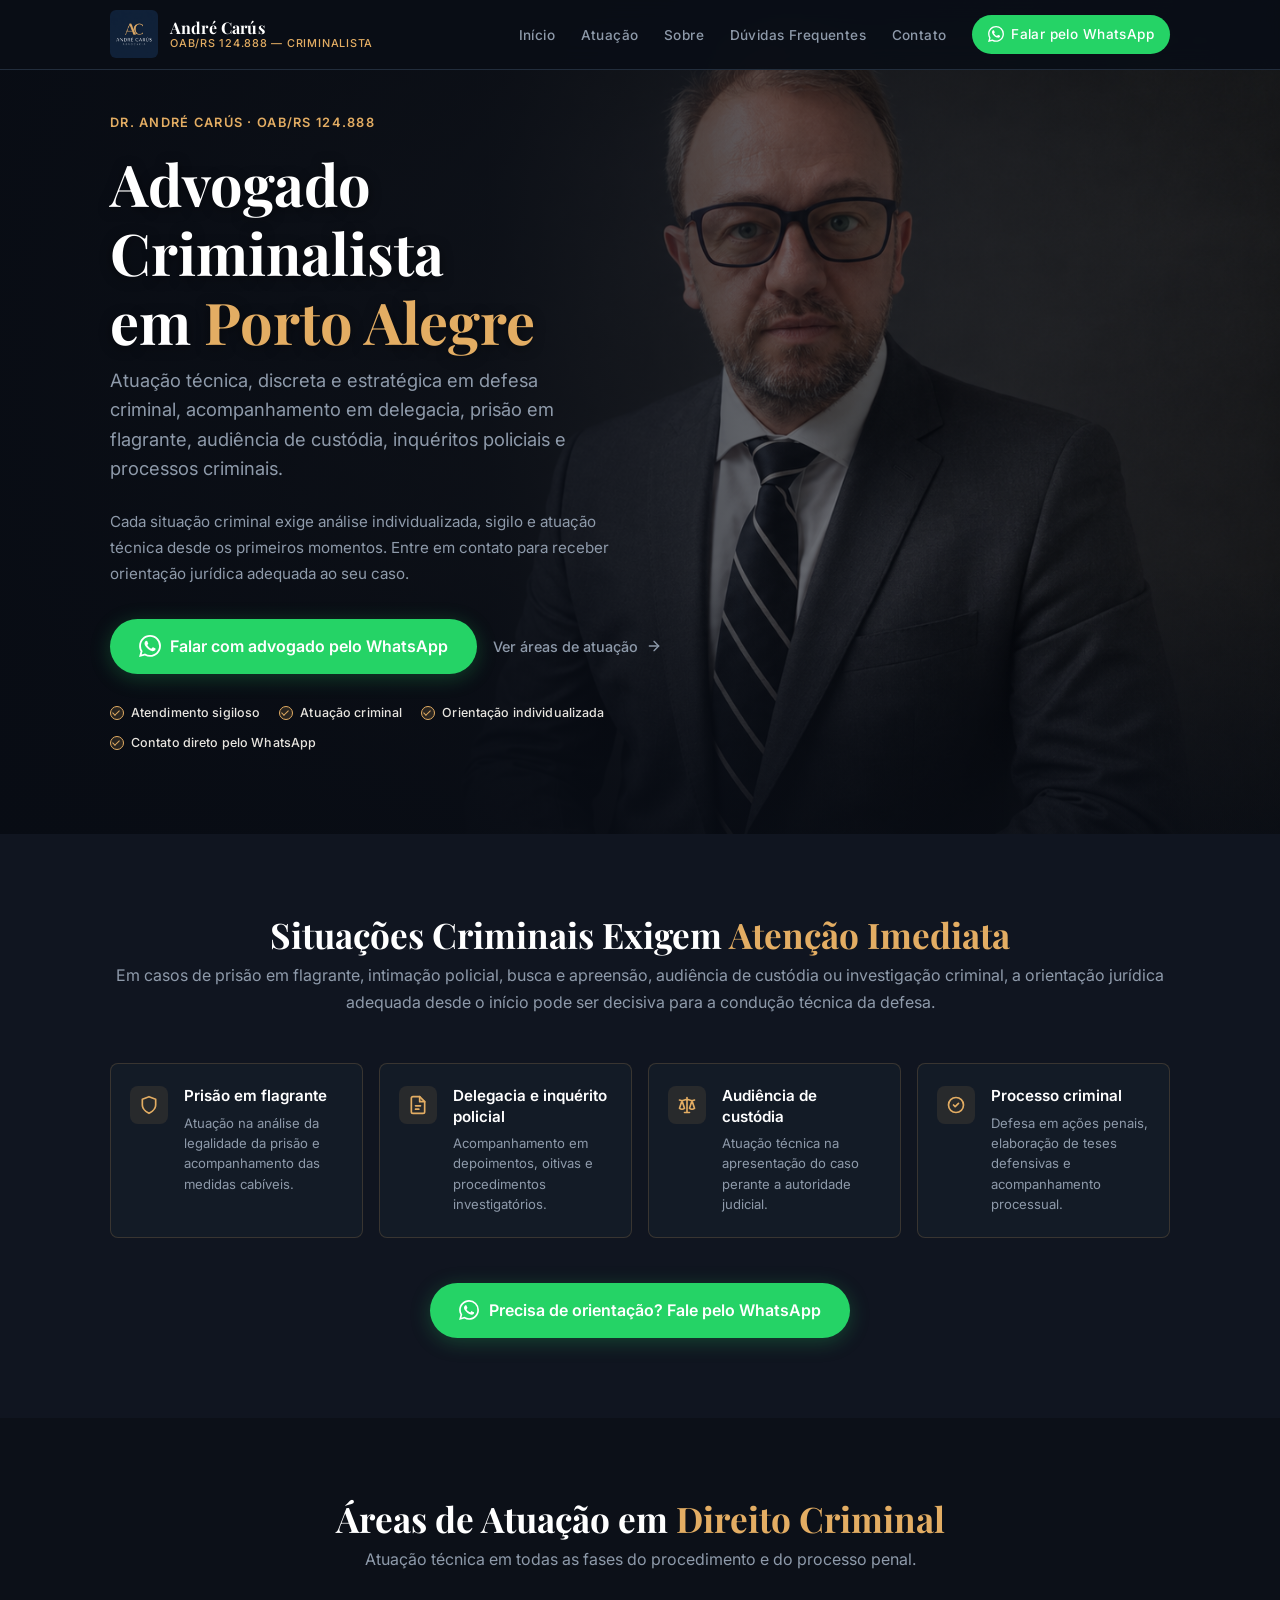
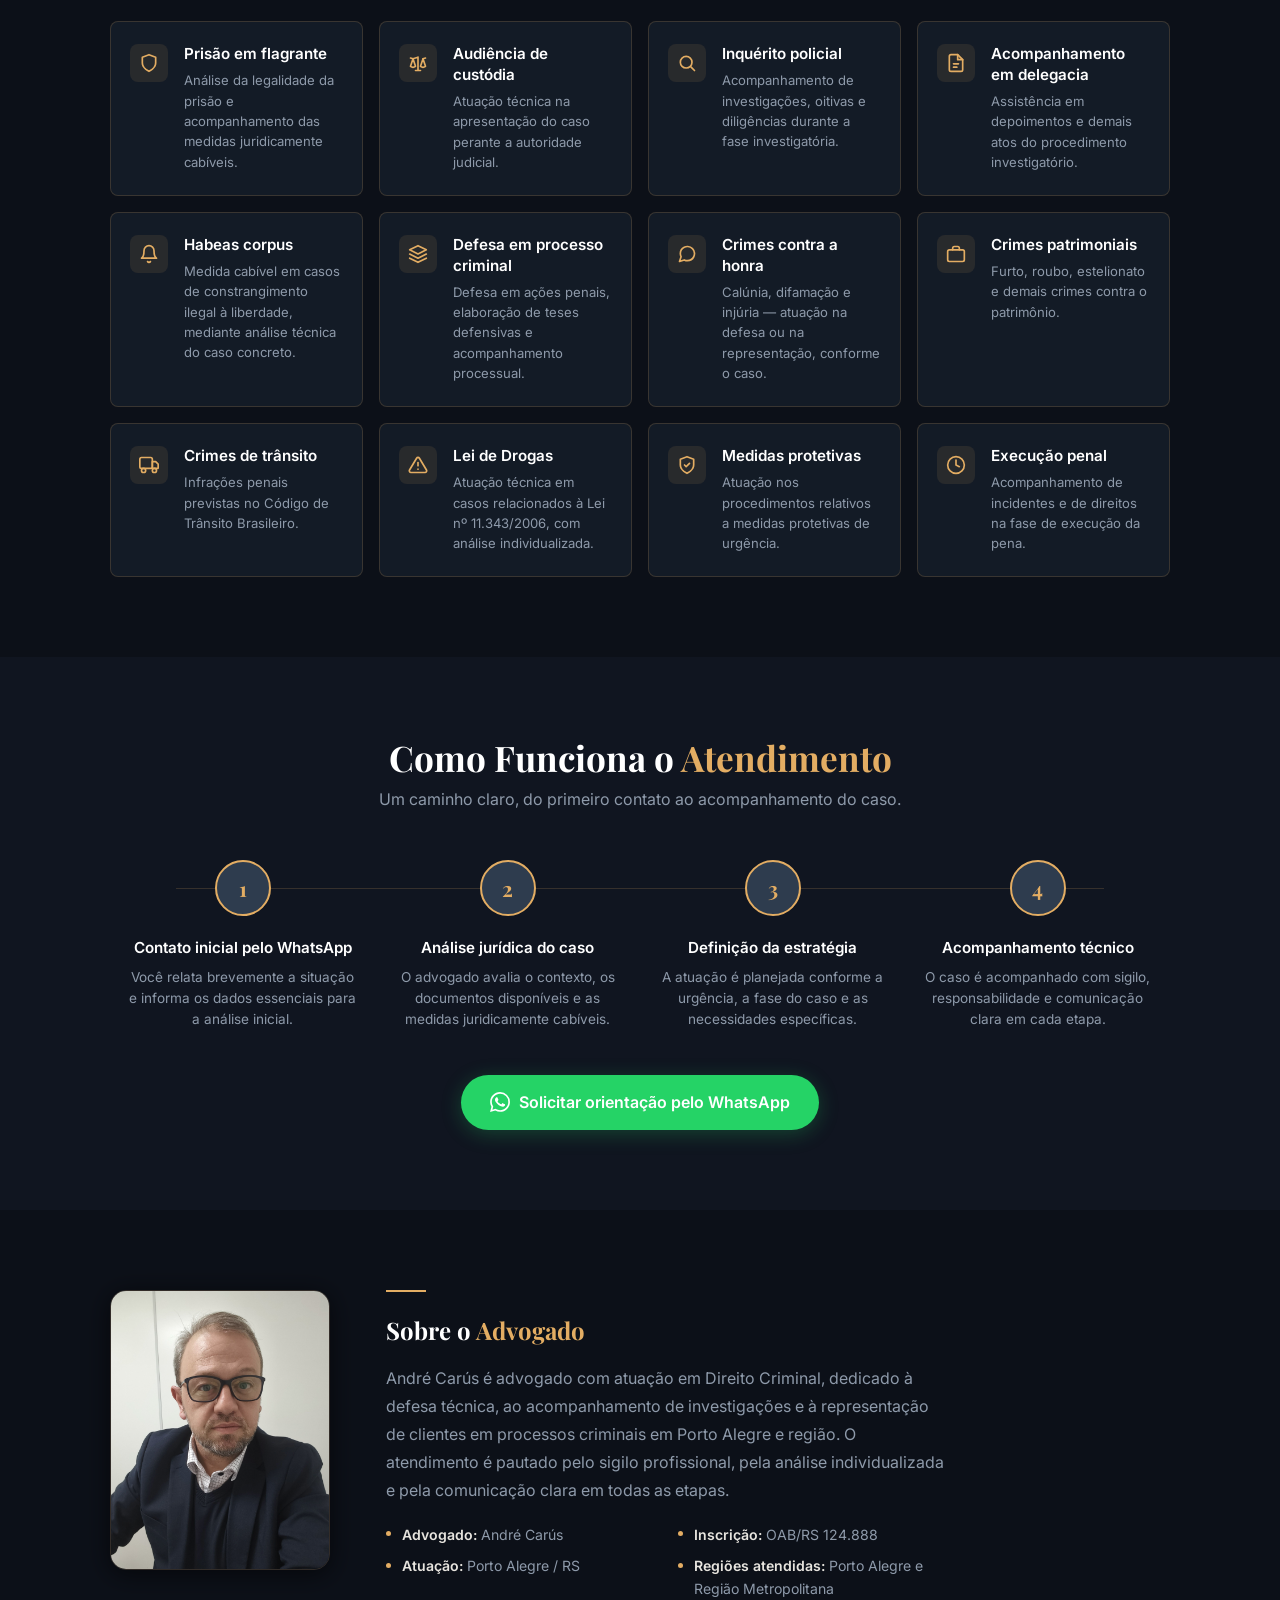
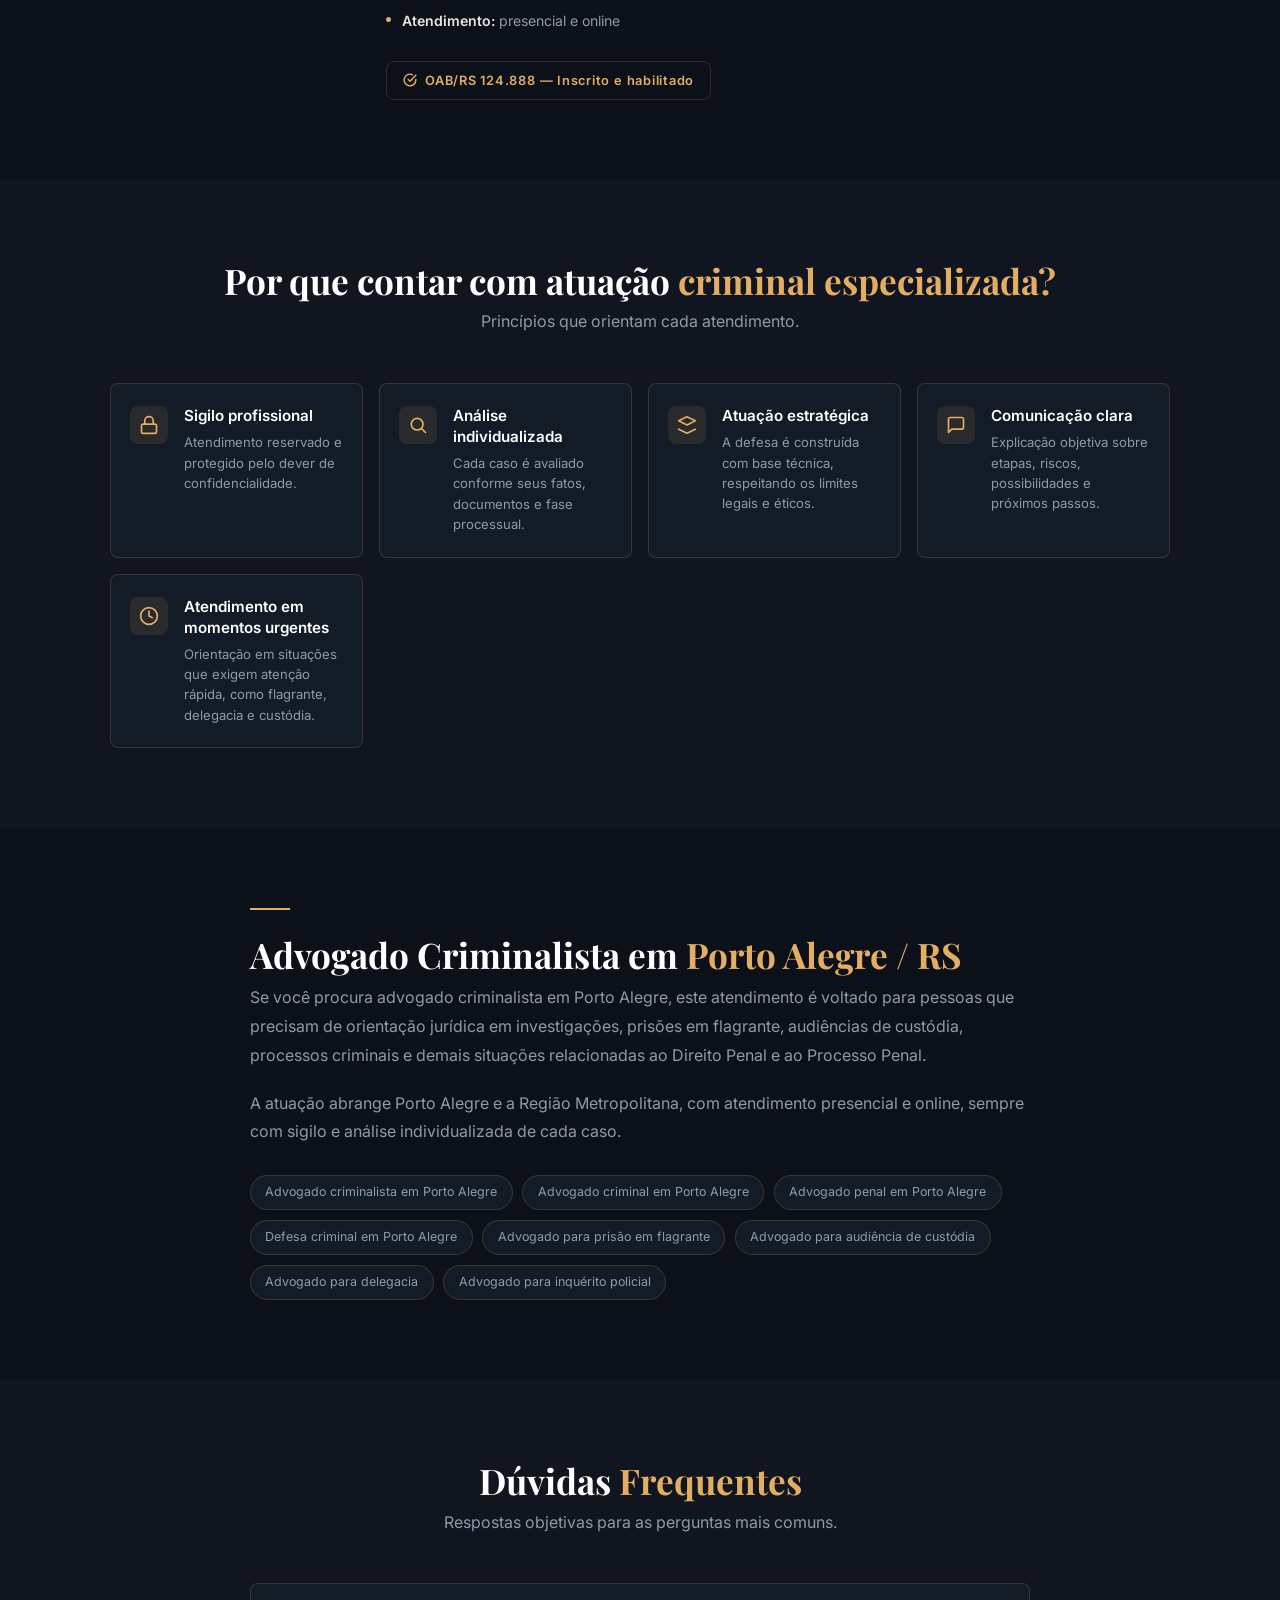
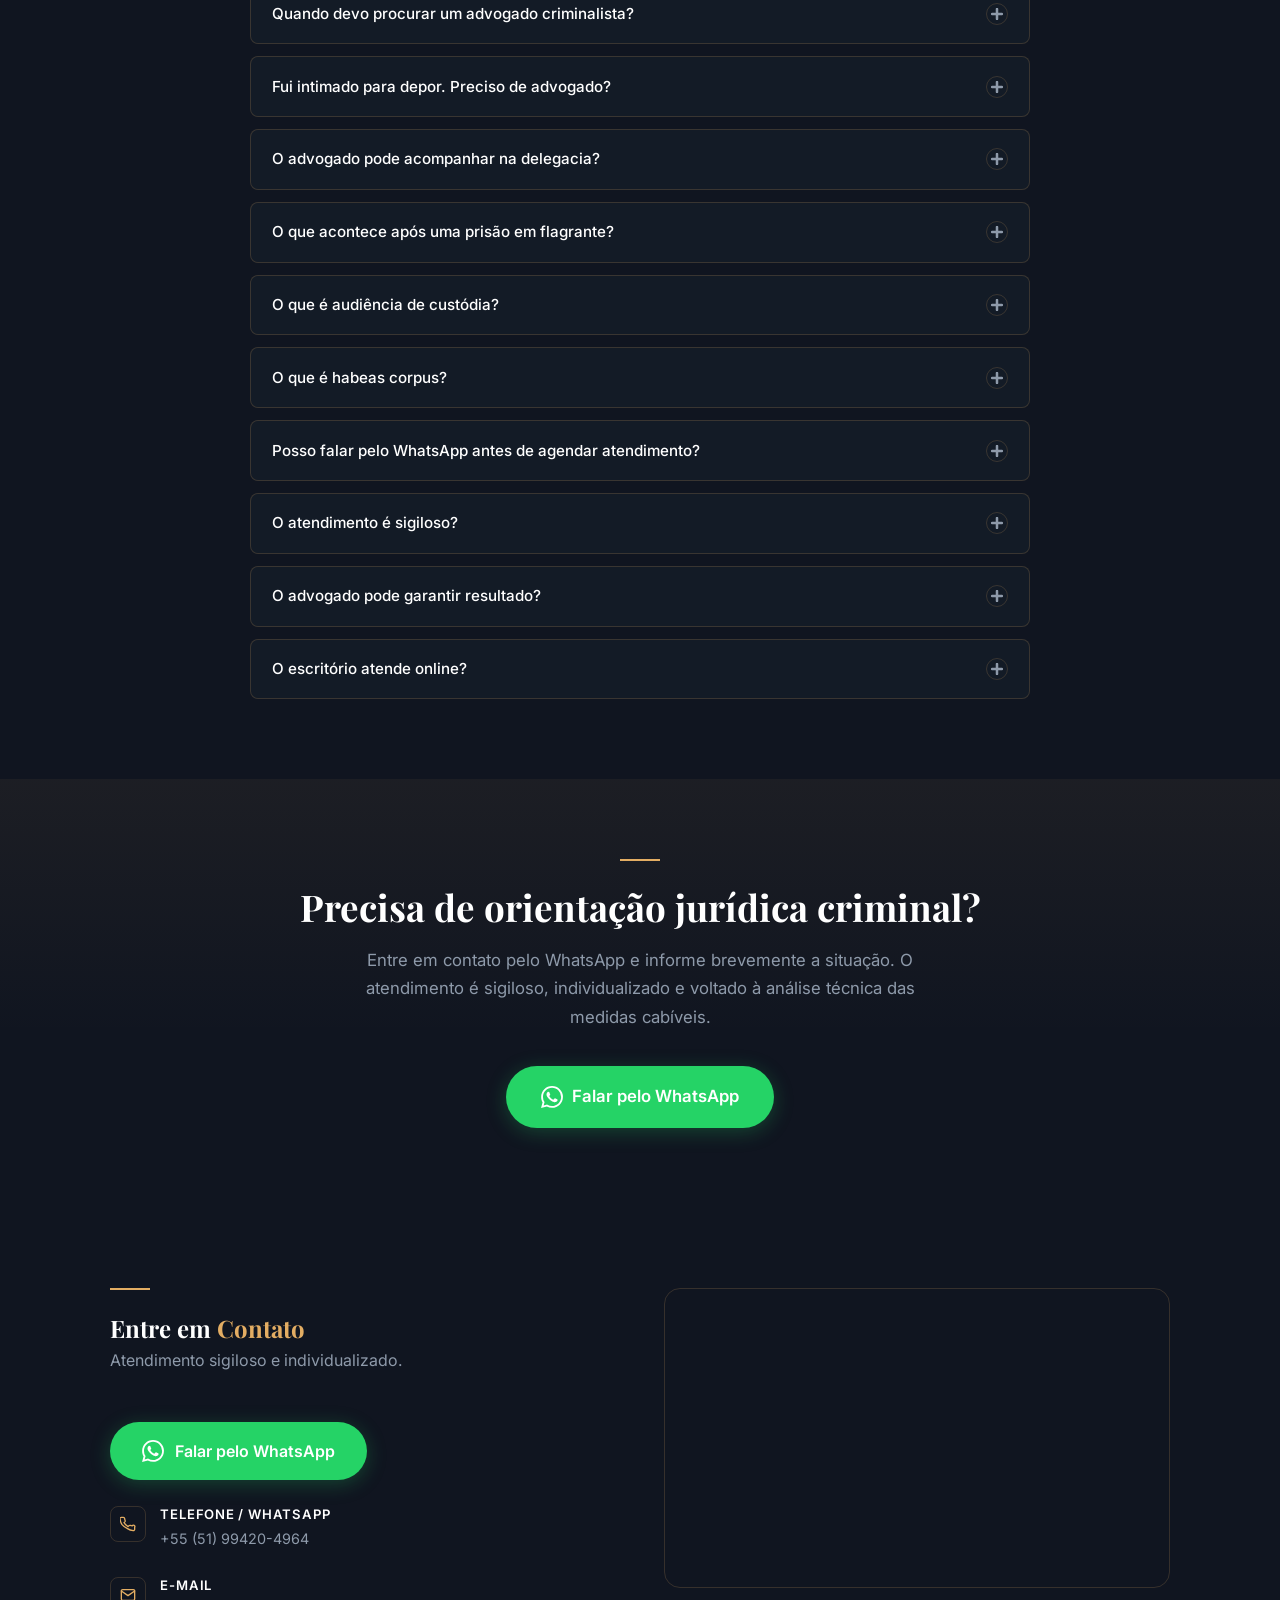
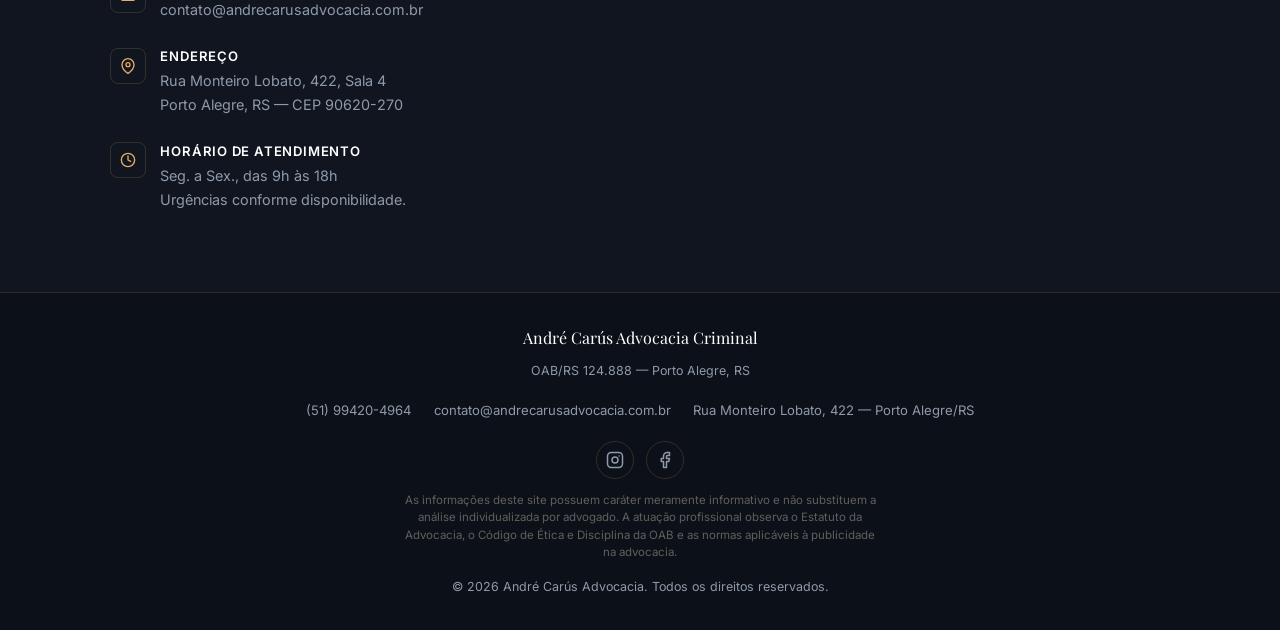
==== commit 7d57ad89: "Correções mobile, logo oficial e redes sociais - Corrige scroll lateral (overflow-x: hidden no html/" ====
--- a/index.html
+++ b/index.html
@@ -216,7 +216,7 @@
   <header class="navbar" role="banner">
     <div class="container">
       <a href="#hero" class="navbar-brand" aria-label="André Carús Advocacia — início">
-        <img src="./logo.png" alt="" class="navbar-logo" aria-hidden="true" />
+        <img src="./logo_oficial.png" alt="" class="navbar-logo" aria-hidden="true" />
         <div class="navbar-brand-text">
           <span class="brand-name">André Carús</span>
           <span class="brand-oab">OAB/RS 124.888 — Criminalista</span>
@@ -441,7 +441,7 @@
             </div>
             <div class="area-body">
               <h3 class="area-name">Habeas corpus</h3>
-              <p class="area-desc">Medida cabível em situações específicas de constrangimento ilegal à liberdade, sempre mediante análise técnica do caso concreto.</p>
+              <p class="area-desc">Medida cabível em casos de constrangimento ilegal à liberdade, mediante análise técnica do caso concreto.</p>
             </div>
           </article>
 
@@ -923,8 +923,13 @@
         <!-- Redes sociais (substitua o link pelo perfil real) -->
         <ul class="footer-social" role="list" aria-label="Redes sociais">
           <li>
-            <a href="https://www.instagram.com/" target="_blank" rel="noopener noreferrer" aria-label="Instagram">
+            <a href="https://www.instagram.com/andrecarus.adv/" target="_blank" rel="noopener noreferrer" aria-label="Instagram de André Carús">
               <svg width="18" height="18" viewBox="0 0 24 24" fill="none" stroke="currentColor" stroke-width="2" stroke-linecap="round" stroke-linejoin="round"><rect x="2" y="2" width="20" height="20" rx="5"/><circle cx="12" cy="12" r="4"/><line x1="17.5" y1="6.5" x2="17.5" y2="6.5"/></svg>
+            </a>
+          </li>
+          <li>
+            <a href="https://web.facebook.com/andrecarus.advocacia" target="_blank" rel="noopener noreferrer" aria-label="Facebook de André Carús Advocacia">
+              <svg width="18" height="18" viewBox="0 0 24 24" fill="none" stroke="currentColor" stroke-width="2" stroke-linecap="round" stroke-linejoin="round"><path d="M18 2h-3a5 5 0 00-5 5v3H7v4h3v8h4v-8h3l1-4h-4V7a1 1 0 011-1h3z"/></svg>
             </a>
           </li>
         </ul>
@@ -1001,6 +1006,20 @@
     window.addEventListener('scroll', () => {
       navbar.style.boxShadow = window.scrollY > 20 ? '0 2px 24px rgba(0,0,0,0.7)' : 'none';
     }, { passive: true });
+
+    // Equaliza altura dos cards por seção (só no mobile)
+    function equalizeCards() {
+      document.querySelectorAll('.area-card').forEach(c => c.style.minHeight = '');
+      if (window.innerWidth > 640) return; // desktop: alturas naturais
+      document.querySelectorAll('.areas-grid').forEach(grid => {
+        const cards = Array.from(grid.querySelectorAll('.area-card'));
+        if (!cards.length) return;
+        const max = Math.max(...cards.map(c => c.scrollHeight));
+        cards.forEach(c => c.style.minHeight = max + 'px');
+      });
+    }
+    window.addEventListener('load', equalizeCards);
+    window.addEventListener('resize', equalizeCards);
   </script>
 </body>
 </html>
--- a/style.css
+++ b/style.css
@@ -38,6 +38,7 @@
 html {
   scroll-behavior: smooth;
   font-size: 16px;
+  overflow-x: hidden; /* impede scroll lateral */
 }
 
 body {
@@ -47,6 +48,8 @@
   font-weight: 400;
   line-height: 1.65;
   -webkit-font-smoothing: antialiased;
+  overflow-x: hidden;
+  max-width: 100%;
 }
 
 img { display: block; max-width: 100%; }
@@ -1181,4 +1184,36 @@
 
   /* Steps em coluna já tratado; garante 4 passos ok */
   .steps::before { height: calc(100% - 56px); }
-}
+
+  /* Cards em coluna: ícone acima, texto abaixo — melhor uso do espaço */
+  .area-card {
+    flex-direction: column;
+    gap: 0.75rem;
+  }
+
+  /* Garante que nenhum elemento filho exceda a largura do card */
+  .area-card,
+  .area-icon,
+  .area-body {
+    max-width: 100%;
+    box-sizing: border-box;
+  }
+
+  /* Seção de seals da hero: quebra se necessário */
+  .hero-seals li {
+    font-size: 0.74rem;
+  }
+
+  /* Seção SEO: tags em coluna se necessário */
+  .seo-tags li {
+    font-size: 0.74rem;
+  }
+
+  /* Sections: garante que não extrapolam o viewport */
+  section,
+  header,
+  footer {
+    max-width: 100vw;
+    overflow-x: hidden;
+  }
+}
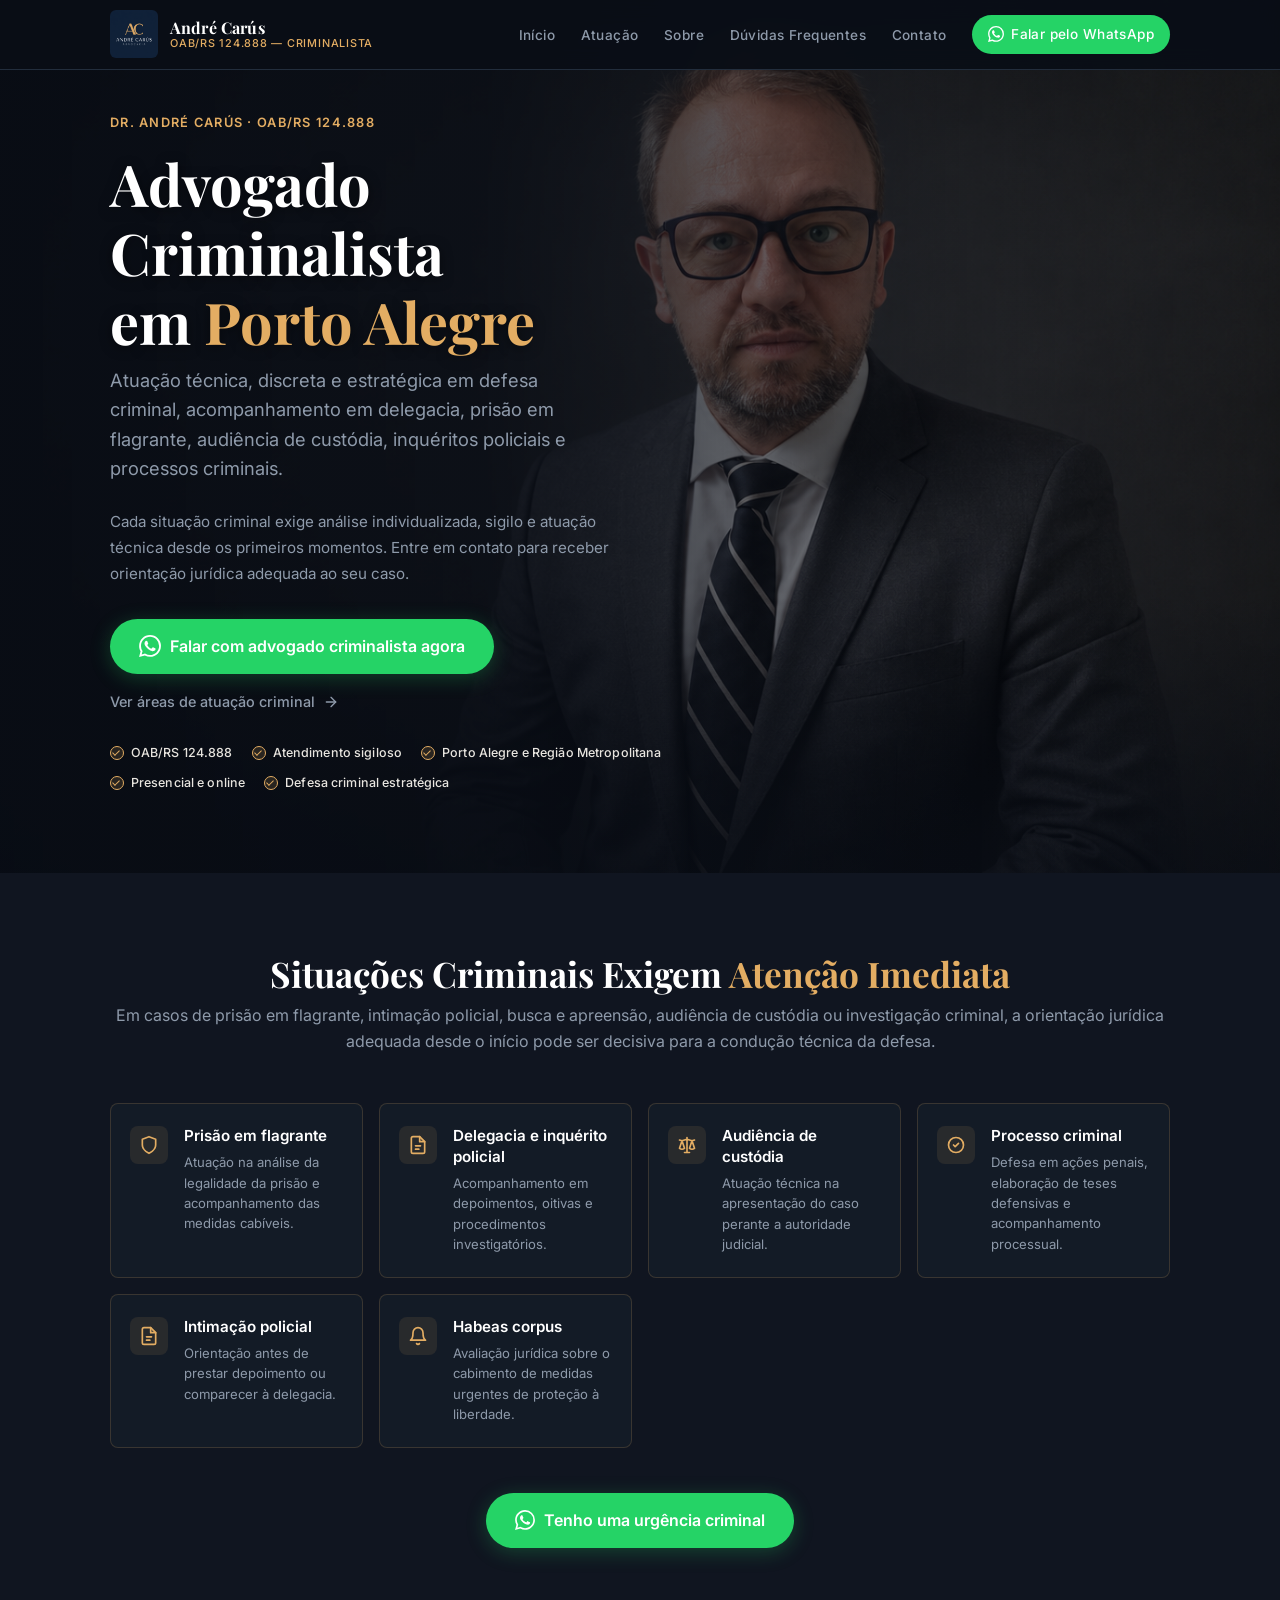
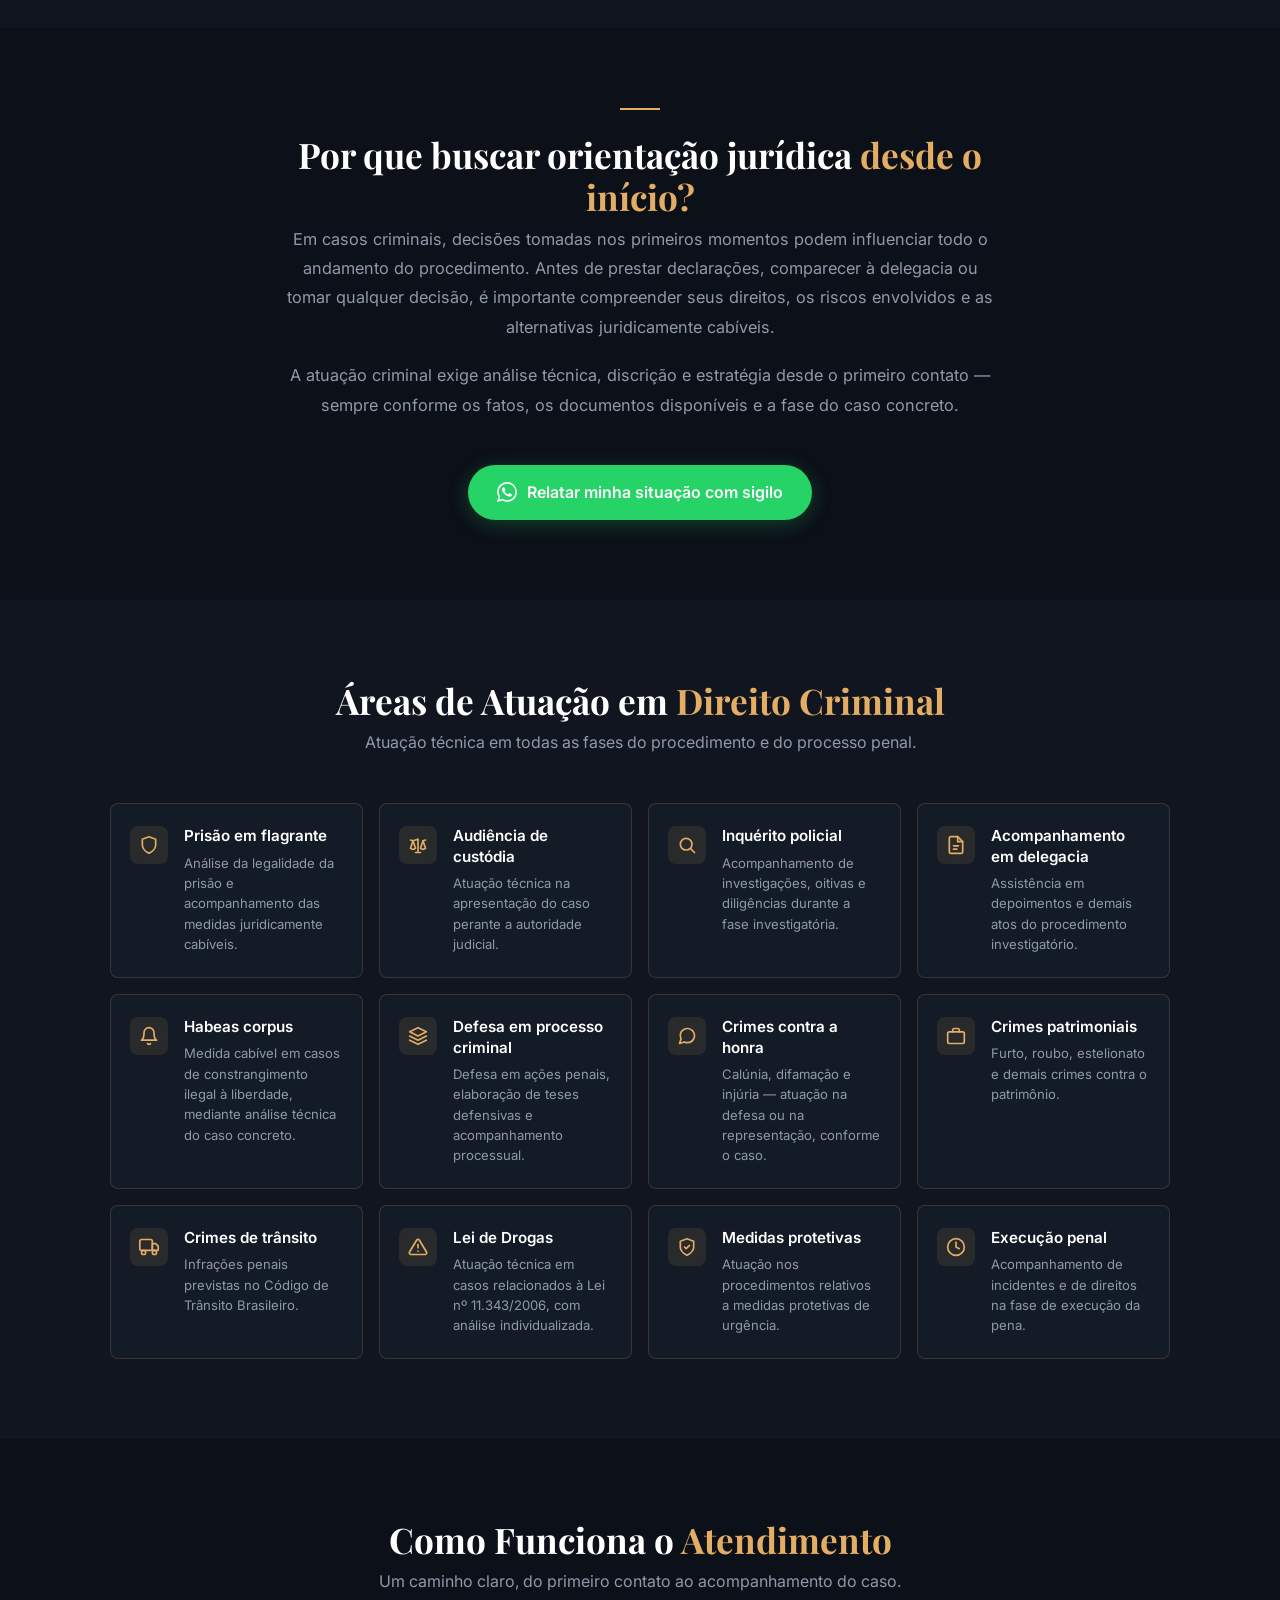
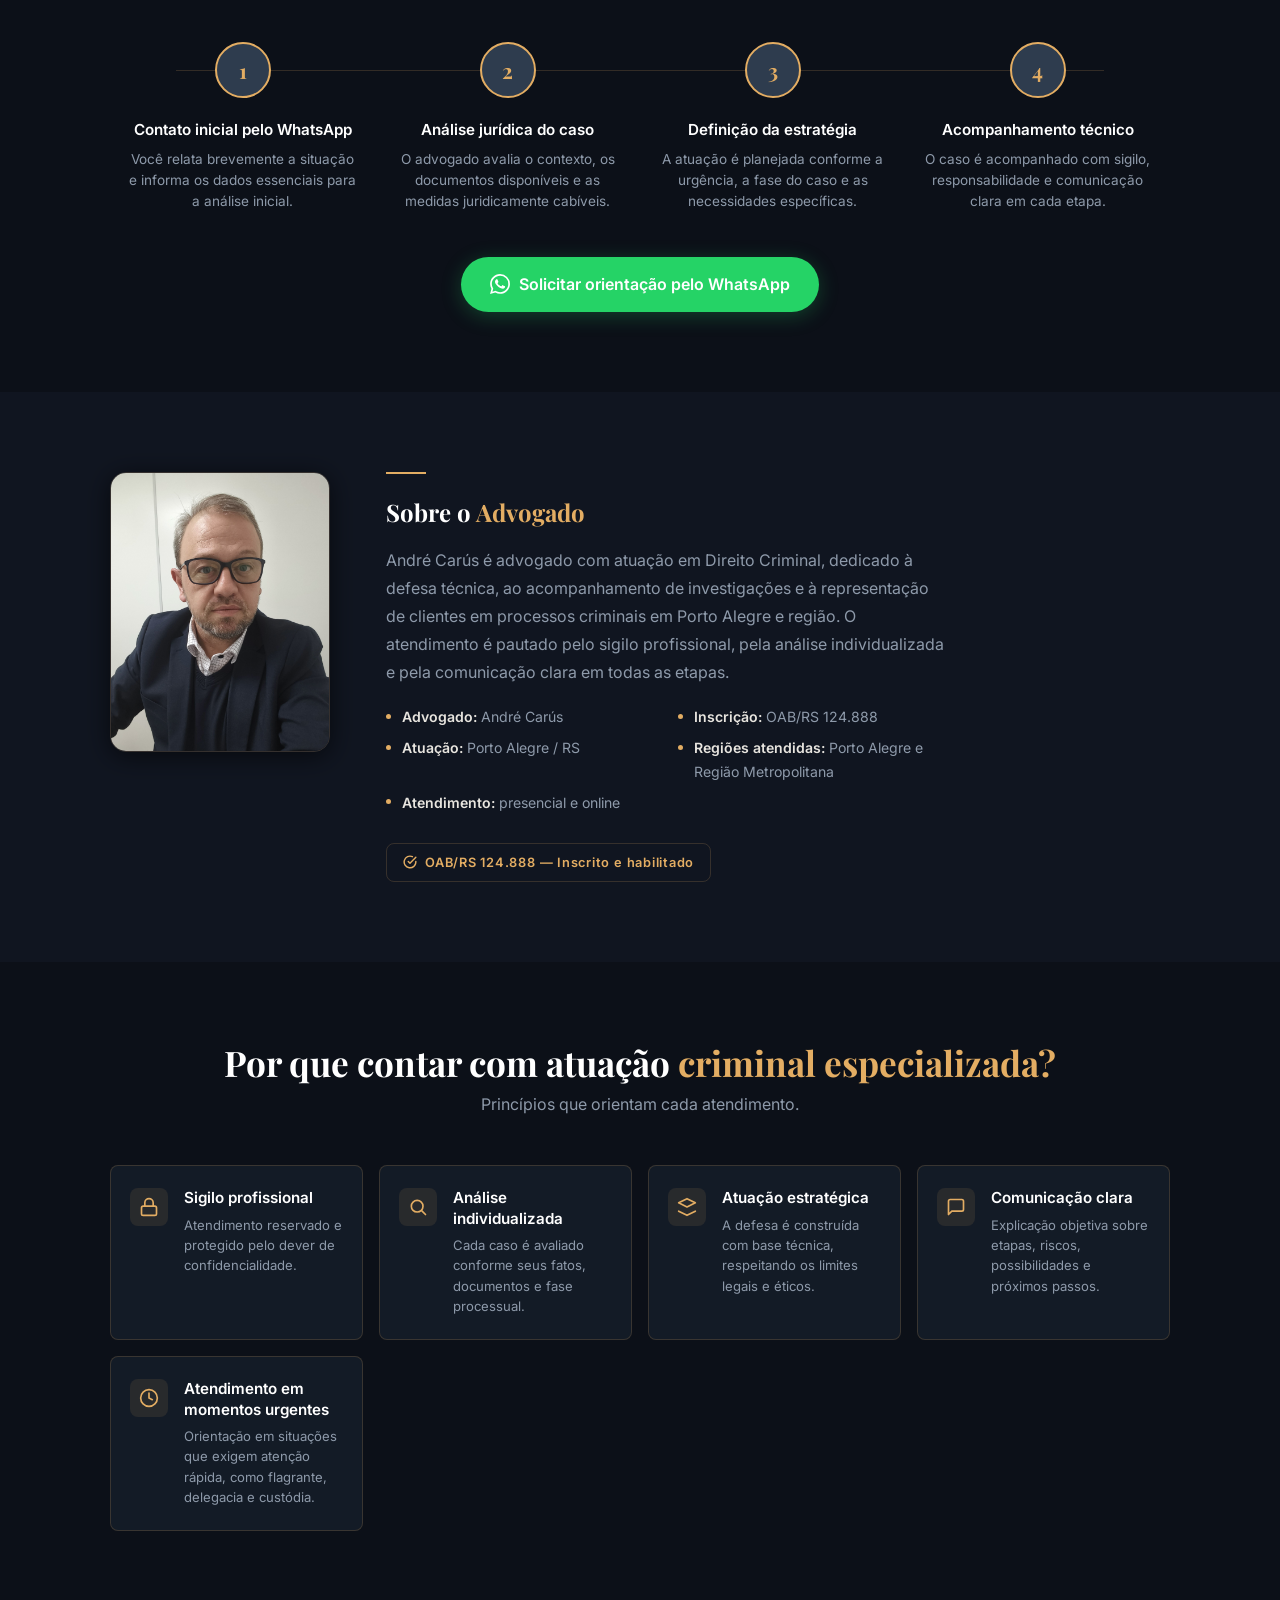
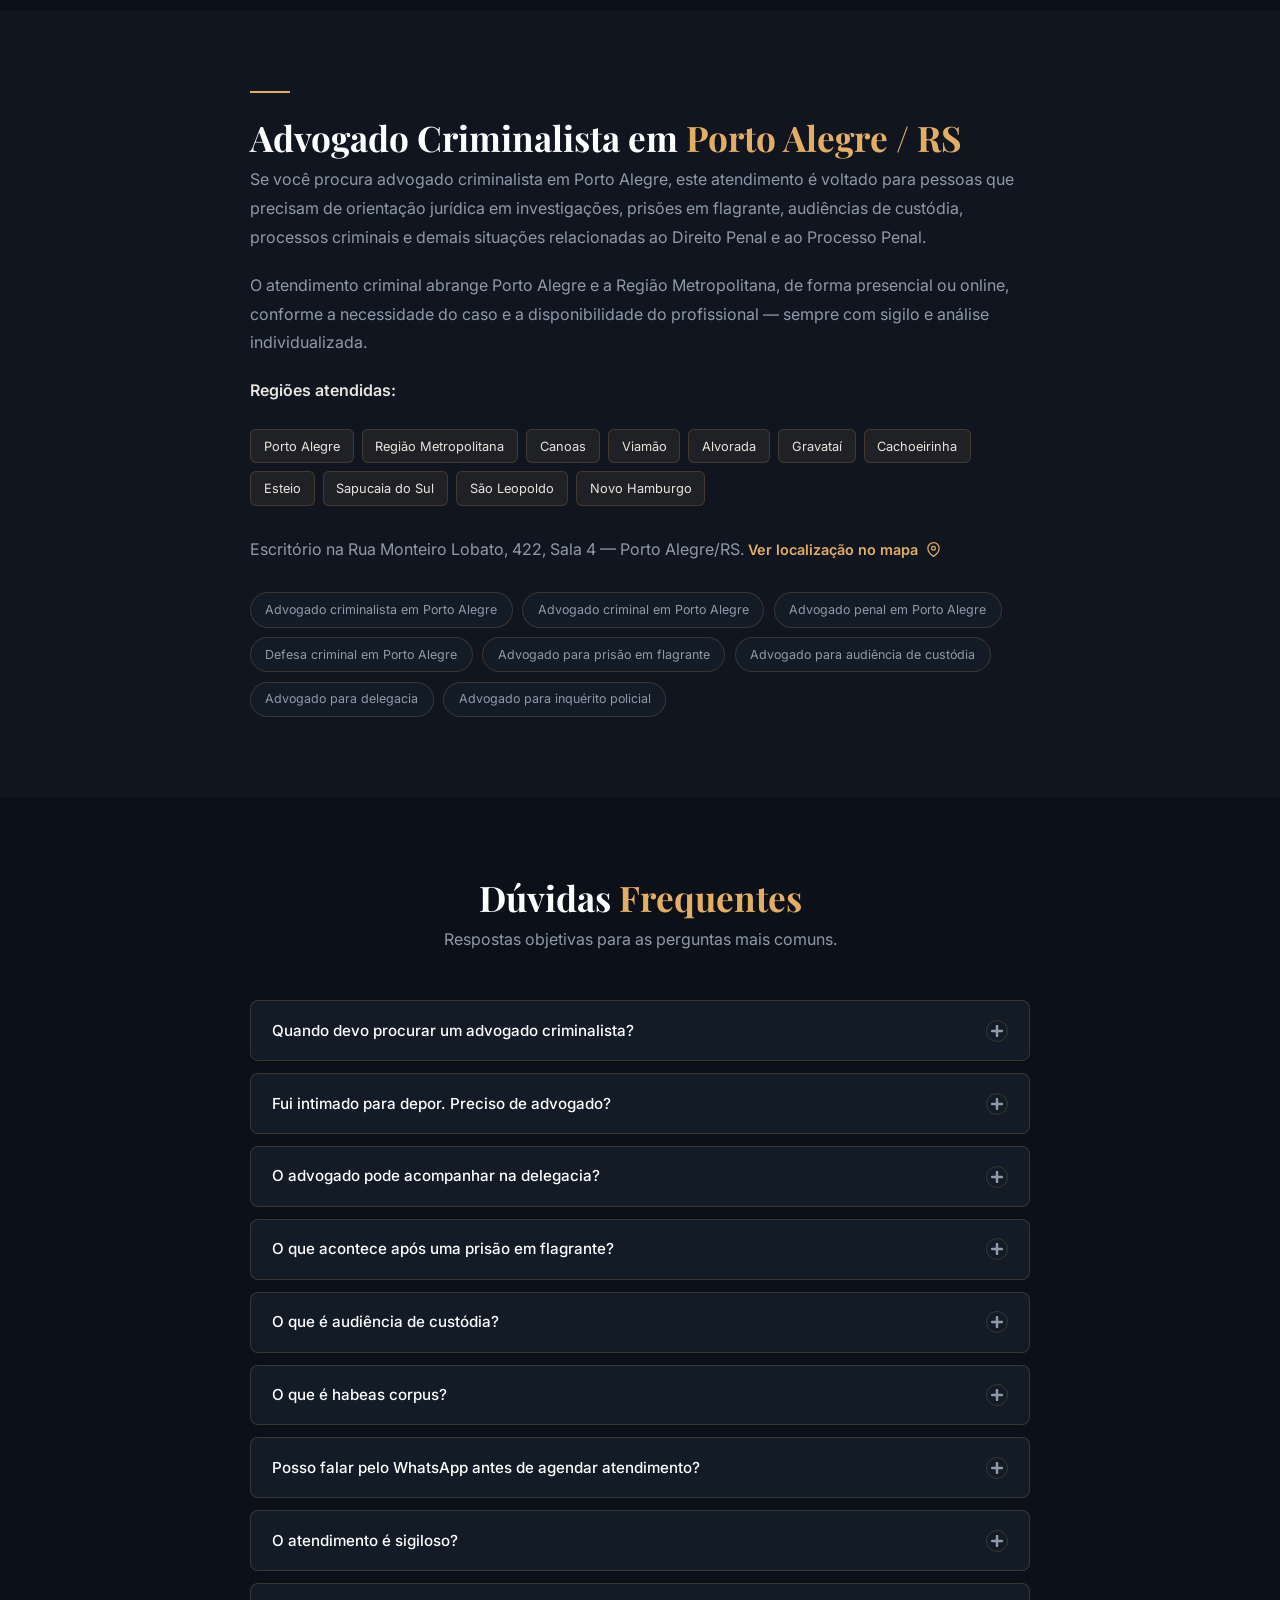
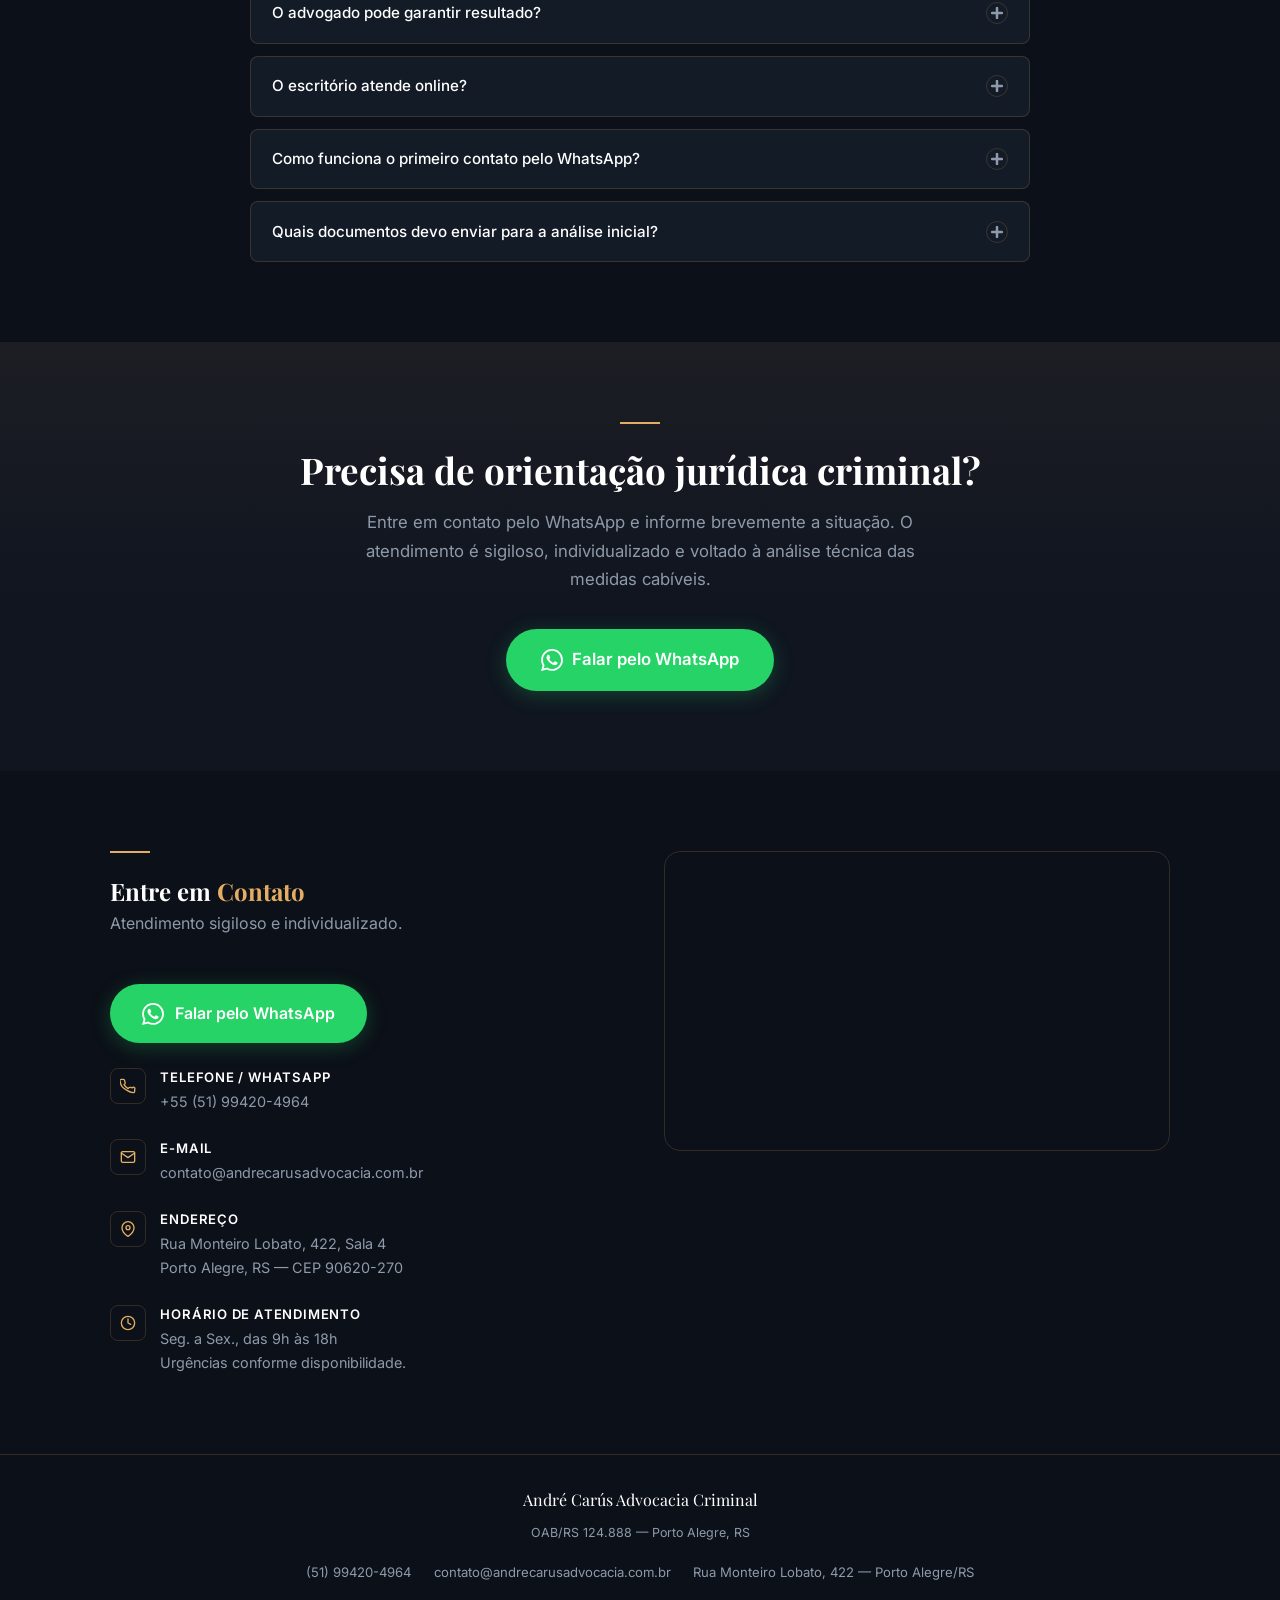
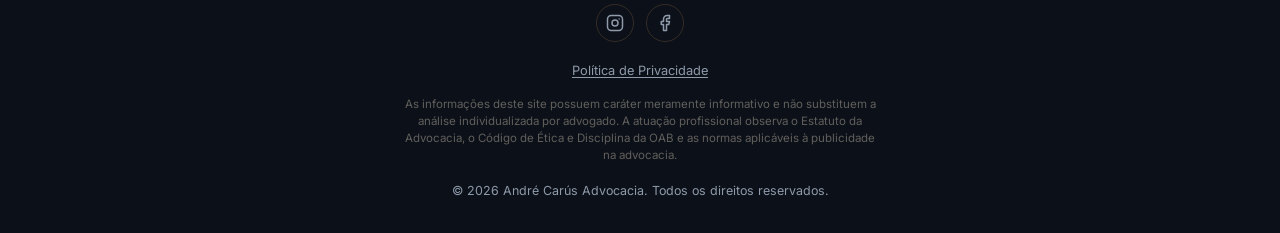
==== commit 76c6b4a4: "Melhorias de conversão, SEO e LGPD na landing page SEO técnico: - robots.txt + sitemap.xml - Schema " ====
--- a/index.html
+++ b/index.html
@@ -60,14 +60,23 @@
   <link rel="preconnect" href="https://fonts.googleapis.com" />
   <link rel="preconnect" href="https://fonts.gstatic.com" crossorigin />
 
-  <link rel="stylesheet" href="style.css" />
+  <!-- Preload da imagem principal da hero (LCP mais rápido) -->
+  <link rel="preload" as="image" href="./assets/hero.png" fetchpriority="high" />
+
+  <link rel="stylesheet" href="style.css?v=20260603a" />
 
   <!-- ===================== Schema.org — LegalService ===================== -->
   <script type="application/ld+json">
   {
     "@context": "https://schema.org",
-    "@type": "LegalService",
+    "@type": ["LegalService", "Attorney", "LocalBusiness"],
     "name": "André Carús Advocacia Criminal",
+    "priceRange": "$$",
+    "sameAs": [
+      "https://www.instagram.com/andrecarus.adv/",
+      "https://web.facebook.com/andrecarus.advocacia"
+    ],
+    "hasMap": "https://maps.google.com/?q=Rua+Monteiro+Lobato+422+Porto+Alegre",
     "description": "Advogado criminalista em Porto Alegre/RS, com atuação em Direito Penal e Processual Penal: defesa criminal, prisão em flagrante, audiência de custódia, inquérito policial e acompanhamento em delegacia.",
     "url": "https://www.andrecarusadvocacia.com.br",
     "image": "https://www.andrecarusadvocacia.com.br/assets/perfil_andre.jpg",
@@ -202,6 +211,22 @@
           "@type": "Answer",
           "text": "Sim. O atendimento pode ser presencial ou online, conforme a necessidade do caso e a fase do procedimento, mantendo o mesmo sigilo e cuidado técnico."
         }
+      },
+      {
+        "@type": "Question",
+        "name": "Como funciona o primeiro contato pelo WhatsApp?",
+        "acceptedAnswer": {
+          "@type": "Answer",
+          "text": "Você faz um relato breve da situação pelo WhatsApp, com sigilo. A partir disso é feita uma análise inicial para orientar os próximos passos conforme a fase do caso e a urgência."
+        }
+      },
+      {
+        "@type": "Question",
+        "name": "Quais documentos devo enviar para a análise inicial?",
+        "acceptedAnswer": {
+          "@type": "Answer",
+          "text": "Depende do caso. Em geral, qualquer documento que você já tenha em mãos ajuda, como intimação, boletim de ocorrência, mandado ou comunicações recebidas. Se não tiver nenhum documento, o relato da situação já permite uma orientação inicial."
+        }
       }
     ]
   }
@@ -223,8 +248,24 @@
         </div>
       </a>
 
+      <!-- Checkbox hack: o estado aberto/fechado é nativo do navegador.
+           Sem JS de toggle = sem duplo-disparo, ghost-click ou propagação. -->
+      <input type="checkbox" id="menu-toggle" class="menu-toggle" aria-label="Abrir e fechar o menu" />
+
+      <label class="hamburger" id="hamburger" for="menu-toggle">
+        <svg class="icon-open" width="24" height="24" viewBox="0 0 24 24" fill="none" stroke="currentColor" stroke-width="2" stroke-linecap="round" aria-hidden="true">
+          <line x1="3" y1="6" x2="21" y2="6"/>
+          <line x1="3" y1="12" x2="21" y2="12"/>
+          <line x1="3" y1="18" x2="21" y2="18"/>
+        </svg>
+        <svg class="icon-close" width="24" height="24" viewBox="0 0 24 24" fill="none" stroke="currentColor" stroke-width="2" stroke-linecap="round" aria-hidden="true">
+          <line x1="5" y1="5" x2="19" y2="19"/>
+          <line x1="19" y1="5" x2="5" y2="19"/>
+        </svg>
+      </label>
+
       <nav aria-label="Menu principal">
-        <div class="navbar-overlay" id="navOverlay" role="presentation"></div>
+        <label class="navbar-overlay" id="navOverlay" for="menu-toggle" aria-hidden="true"></label>
         <ul class="navbar-links" id="navLinks" role="list">
           <li><a href="#hero">Início</a></li>
           <li><a href="#areas">Atuação</a></li>
@@ -241,14 +282,6 @@
           </li>
         </ul>
       </nav>
-
-      <button class="hamburger" id="hamburger" aria-label="Abrir menu" aria-expanded="false" aria-controls="navLinks">
-        <svg width="24" height="24" viewBox="0 0 24 24" fill="none" stroke="currentColor" stroke-width="2" stroke-linecap="round" aria-hidden="true">
-          <line x1="3" y1="6" x2="21" y2="6"/>
-          <line x1="3" y1="12" x2="21" y2="12"/>
-          <line x1="3" y1="18" x2="21" y2="18"/>
-        </svg>
-      </button>
     </div>
   </header>
 
@@ -285,10 +318,10 @@
                 <svg width="22" height="22" viewBox="0 0 24 24" fill="currentColor" aria-hidden="true">
                   <path d="M17.472 14.382c-.297-.149-1.758-.867-2.03-.967-.273-.099-.471-.148-.67.15-.197.297-.767.966-.94 1.164-.173.199-.347.223-.644.075-.297-.15-1.255-.463-2.39-1.475-.883-.788-1.48-1.761-1.653-2.059-.173-.297-.018-.458.13-.606.134-.133.298-.347.446-.52.149-.174.198-.298.298-.497.099-.198.05-.371-.025-.52-.075-.149-.669-1.612-.916-2.207-.242-.579-.487-.5-.669-.51-.173-.008-.371-.01-.57-.01-.198 0-.52.074-.792.372-.272.297-1.04 1.016-1.04 2.479 0 1.462 1.065 2.875 1.213 3.074.149.198 2.096 3.2 5.077 4.487.709.306 1.262.489 1.694.625.712.227 1.36.195 1.871.118.571-.085 1.758-.719 2.006-1.413.248-.694.248-1.289.173-1.413-.074-.124-.272-.198-.57-.347m-5.421 7.403h-.004a9.87 9.87 0 01-5.031-1.378l-.361-.214-3.741.982.998-3.648-.235-.374a9.86 9.86 0 01-1.51-5.26c.001-5.45 4.436-9.884 9.888-9.884 2.64 0 5.122 1.03 6.988 2.898a9.825 9.825 0 012.893 6.994c-.003 5.45-4.437 9.884-9.885 9.884m8.413-18.297A11.815 11.815 0 0012.05 0C5.495 0 .16 5.335.157 11.892c0 2.096.547 4.142 1.588 5.945L.057 24l6.305-1.654a11.882 11.882 0 005.683 1.448h.005c6.554 0 11.89-5.335 11.893-11.893a11.821 11.821 0 00-3.48-8.413z"/>
                 </svg>
-                Falar com advogado pelo WhatsApp
+                Falar com advogado criminalista agora
               </a>
-              <a href="#areas" class="btn-secondary" aria-label="Ver áreas de atuação">
-                Ver áreas de atuação
+              <a href="#areas" class="btn-secondary" aria-label="Ver áreas de atuação criminal">
+                Ver áreas de atuação criminal
                 <svg width="16" height="16" viewBox="0 0 24 24" fill="none" stroke="currentColor" stroke-width="2" stroke-linecap="round" stroke-linejoin="round" aria-hidden="true">
                   <line x1="5" y1="12" x2="19" y2="12"/><polyline points="12 5 19 12 12 19"/>
                 </svg>
@@ -297,15 +330,16 @@
 
             <!-- Selos de confiança -->
             <ul class="hero-seals" role="list">
+              <li>OAB/RS 124.888</li>
               <li>Atendimento sigiloso</li>
-              <li>Atuação criminal</li>
-              <li>Orientação individualizada</li>
-              <li>Contato direto pelo WhatsApp</li>
+              <li>Porto Alegre e Região Metropolitana</li>
+              <li>Presencial e online</li>
+              <li>Defesa criminal estratégica</li>
             </ul>
           </div>
 
           <div class="hero-image">
-            <img src="./assets/perfil_andre.jpg" alt="Dr. André Carús, advogado criminalista em Porto Alegre" loading="eager" />
+            <img src="./assets/hero.png" alt="Dr. André Carús, advogado criminalista em Porto Alegre" loading="eager" />
           </div>
         </div>
       </div>
@@ -367,6 +401,30 @@
             <div class="area-body">
               <h3 class="area-name">Processo criminal</h3>
               <p class="area-desc">Defesa em ações penais, elaboração de teses defensivas e acompanhamento processual.</p>
+            </div>
+          </article>
+
+          <article class="area-card" role="listitem">
+            <div class="area-icon" aria-hidden="true">
+              <svg width="20" height="20" viewBox="0 0 24 24" fill="none" stroke="currentColor" stroke-width="2" stroke-linecap="round" stroke-linejoin="round">
+                <path d="M14 2H6a2 2 0 00-2 2v16a2 2 0 002 2h12a2 2 0 002-2V8z"/><polyline points="14 2 14 8 20 8"/><line x1="9" y1="13" x2="15" y2="13"/><line x1="9" y1="17" x2="13" y2="17"/>
+              </svg>
+            </div>
+            <div class="area-body">
+              <h3 class="area-name">Intimação policial</h3>
+              <p class="area-desc">Orientação antes de prestar depoimento ou comparecer à delegacia.</p>
+            </div>
+          </article>
+
+          <article class="area-card" role="listitem">
+            <div class="area-icon" aria-hidden="true">
+              <svg width="20" height="20" viewBox="0 0 24 24" fill="none" stroke="currentColor" stroke-width="2" stroke-linecap="round" stroke-linejoin="round">
+                <path d="M18 8A6 6 0 006 8c0 7-3 9-3 9h18s-3-2-3-9"/><path d="M13.73 21a2 2 0 01-3.46 0"/>
+              </svg>
+            </div>
+            <div class="area-body">
+              <h3 class="area-name">Habeas corpus</h3>
+              <p class="area-desc">Avaliação jurídica sobre o cabimento de medidas urgentes de proteção à liberdade.</p>
             </div>
           </article>
         </div>
@@ -381,7 +439,36 @@
             <svg width="20" height="20" viewBox="0 0 24 24" fill="currentColor" aria-hidden="true">
               <path d="M17.472 14.382c-.297-.149-1.758-.867-2.03-.967-.273-.099-.471-.148-.67.15-.197.297-.767.966-.94 1.164-.173.199-.347.223-.644.075-.297-.15-1.255-.463-2.39-1.475-.883-.788-1.48-1.761-1.653-2.059-.173-.297-.018-.458.13-.606.134-.133.298-.347.446-.52.149-.174.198-.298.298-.497.099-.198.05-.371-.025-.52-.075-.149-.669-1.612-.916-2.207-.242-.579-.487-.5-.669-.51-.173-.008-.371-.01-.57-.01-.198 0-.52.074-.792.372-.272.297-1.04 1.016-1.04 2.479 0 1.462 1.065 2.875 1.213 3.074.149.198 2.096 3.2 5.077 4.487.709.306 1.262.489 1.694.625.712.227 1.36.195 1.871.118.571-.085 1.758-.719 2.006-1.413.248-.694.248-1.289.173-1.413-.074-.124-.272-.198-.57-.347m-5.421 7.403h-.004a9.87 9.87 0 01-5.031-1.378l-.361-.214-3.741.982.998-3.648-.235-.374a9.86 9.86 0 01-1.51-5.26c.001-5.45 4.436-9.884 9.888-9.884 2.64 0 5.122 1.03 6.988 2.898a9.825 9.825 0 012.893 6.994c-.003 5.45-4.437 9.884-9.885 9.884m8.413-18.297A11.815 11.815 0 0012.05 0C5.495 0 .16 5.335.157 11.892c0 2.096.547 4.142 1.588 5.945L.057 24l6.305-1.654a11.882 11.882 0 005.683 1.448h.005c6.554 0 11.89-5.335 11.893-11.893a11.821 11.821 0 00-3.48-8.413z"/>
             </svg>
-            Precisa de orientação? Fale pelo WhatsApp
+            Tenho uma urgência criminal
+          </a>
+        </div>
+      </div>
+    </section>
+
+    <!-- ===================== POR QUE BUSCAR ORIENTAÇÃO DESDE O INÍCIO ===================== -->
+    <section id="orientacao" aria-labelledby="orientacao-title">
+      <div class="container orient-block">
+        <div class="divider-gold center" aria-hidden="true"></div>
+        <h2 class="section-title" id="orientacao-title">Por que buscar orientação jurídica <span class="gold">desde o início?</span></h2>
+        <p>
+          Em casos criminais, decisões tomadas nos primeiros momentos podem influenciar todo o andamento
+          do procedimento. Antes de prestar declarações, comparecer à delegacia ou tomar qualquer decisão,
+          é importante compreender seus direitos, os riscos envolvidos e as alternativas juridicamente cabíveis.
+        </p>
+        <p>
+          A atuação criminal exige análise técnica, discrição e estratégia desde o primeiro contato — sempre
+          conforme os fatos, os documentos disponíveis e a fase do caso concreto.
+        </p>
+        <div class="section-cta">
+          <a
+            href="https://wa.me/5551994204964?text=Ol%C3%A1%2C%20Dr.%20Andr%C3%A9%20Car%C3%BAs.%20Preciso%20relatar%20uma%20situa%C3%A7%C3%A3o%20criminal%20com%20sigilo."
+            class="btn-primary"
+            target="_blank"
+            rel="noopener noreferrer"
+            data-evt="whatsapp_click_orientacao"
+          >
+            <svg width="20" height="20" viewBox="0 0 24 24" fill="currentColor" aria-hidden="true"><path d="M17.472 14.382c-.297-.149-1.758-.867-2.03-.967-.273-.099-.471-.148-.67.15-.197.297-.767.966-.94 1.164-.173.199-.347.223-.644.075-.297-.15-1.255-.463-2.39-1.475-.883-.788-1.48-1.761-1.653-2.059-.173-.297-.018-.458.13-.606.134-.133.298-.347.446-.52.149-.174.198-.298.298-.497.099-.198.05-.371-.025-.52-.075-.149-.669-1.612-.916-2.207-.242-.579-.487-.5-.669-.51-.173-.008-.371-.01-.57-.01-.198 0-.52.074-.792.372-.272.297-1.04 1.016-1.04 2.479 0 1.462 1.065 2.875 1.213 3.074.149.198 2.096 3.2 5.077 4.487.709.306 1.262.489 1.694.625.712.227 1.36.195 1.871.118.571-.085 1.758-.719 2.006-1.413.248-.694.248-1.289.173-1.413-.074-.124-.272-.198-.57-.347m-5.421 7.403h-.004a9.87 9.87 0 01-5.031-1.378l-.361-.214-3.741.982.998-3.648-.235-.374a9.86 9.86 0 01-1.51-5.26c.001-5.45 4.436-9.884 9.888-9.884 2.64 0 5.122 1.03 6.988 2.898a9.825 9.825 0 012.893 6.994c-.003 5.45-4.437 9.884-9.885 9.884m8.413-18.297A11.815 11.815 0 0012.05 0C5.495 0 .16 5.335.157 11.892c0 2.096.547 4.142 1.588 5.945L.057 24l6.305-1.654a11.882 11.882 0 005.683 1.448h.005c6.554 0 11.89-5.335 11.893-11.893a11.821 11.821 0 00-3.48-8.413z"/></svg>
+            Relatar minha situação com sigilo
           </a>
         </div>
       </div>
@@ -678,9 +765,34 @@
           custódia, processos criminais e demais situações relacionadas ao Direito Penal e ao Processo Penal.
         </p>
         <p class="seo-text">
-          A atuação abrange Porto Alegre e a Região Metropolitana, com atendimento presencial e online,
-          sempre com sigilo e análise individualizada de cada caso.
+          O atendimento criminal abrange Porto Alegre e a Região Metropolitana, de forma presencial ou
+          online, conforme a necessidade do caso e a disponibilidade do profissional — sempre com sigilo
+          e análise individualizada.
         </p>
+
+        <p class="seo-text" style="margin-bottom:0.4rem;font-weight:600;color:var(--text);">Regiões atendidas:</p>
+        <ul class="seo-cities" role="list" aria-label="Cidades atendidas">
+          <li>Porto Alegre</li>
+          <li>Região Metropolitana</li>
+          <li>Canoas</li>
+          <li>Viamão</li>
+          <li>Alvorada</li>
+          <li>Gravataí</li>
+          <li>Cachoeirinha</li>
+          <li>Esteio</li>
+          <li>Sapucaia do Sul</li>
+          <li>São Leopoldo</li>
+          <li>Novo Hamburgo</li>
+        </ul>
+
+        <p class="seo-text" style="margin-bottom:0.6rem;">
+          Escritório na Rua Monteiro Lobato, 422, Sala 4 — Porto Alegre/RS.
+          <a class="seo-map-link" href="https://maps.google.com/?q=Rua+Monteiro+Lobato+422+Porto+Alegre" target="_blank" rel="noopener noreferrer" data-evt="map_click">
+            Ver localização no mapa
+            <svg width="15" height="15" viewBox="0 0 24 24" fill="none" stroke="currentColor" stroke-width="2" stroke-linecap="round" stroke-linejoin="round" aria-hidden="true"><path d="M21 10c0 7-9 13-9 13s-9-6-9-13a9 9 0 0118 0z"/><circle cx="12" cy="10" r="3"/></svg>
+          </a>
+        </p>
+
         <ul class="seo-tags" role="list" aria-label="Áreas e termos de atuação">
           <li>Advogado criminalista em Porto Alegre</li>
           <li>Advogado criminal em Porto Alegre</li>
@@ -799,6 +911,26 @@
             </button>
             <div class="faq-answer" role="region">
               <p>Sim. O atendimento pode ser presencial ou online, conforme a necessidade do caso e a fase do procedimento, mantendo o mesmo sigilo e cuidado técnico.</p>
+            </div>
+          </div>
+
+          <div class="faq-item" role="listitem">
+            <button class="faq-question" aria-expanded="false">
+              Como funciona o primeiro contato pelo WhatsApp?
+              <span class="faq-icon" aria-hidden="true"><svg width="12" height="12" viewBox="0 0 12 12" fill="none" stroke="currentColor" stroke-width="2.5" stroke-linecap="round"><line x1="6" y1="1" x2="6" y2="11"/><line x1="1" y1="6" x2="11" y2="6"/></svg></span>
+            </button>
+            <div class="faq-answer" role="region">
+              <p>Você faz um relato breve da situação pelo WhatsApp, com sigilo. A partir disso é feita uma análise inicial para orientar os próximos passos conforme a fase do caso e a urgência.</p>
+            </div>
+          </div>
+
+          <div class="faq-item" role="listitem">
+            <button class="faq-question" aria-expanded="false">
+              Quais documentos devo enviar para a análise inicial?
+              <span class="faq-icon" aria-hidden="true"><svg width="12" height="12" viewBox="0 0 12 12" fill="none" stroke="currentColor" stroke-width="2.5" stroke-linecap="round"><line x1="6" y1="1" x2="6" y2="11"/><line x1="1" y1="6" x2="11" y2="6"/></svg></span>
+            </button>
+            <div class="faq-answer" role="region">
+              <p>Depende do caso. Em geral, qualquer documento que você já tenha em mãos ajuda — como intimação, boletim de ocorrência, mandado ou comunicações recebidas. Se não tiver nenhum documento, o relato da situação já permite uma orientação inicial.</p>
             </div>
           </div>
 
@@ -934,6 +1066,10 @@
           </li>
         </ul>
 
+        <p class="footer-legal-links">
+          <a href="./privacidade.html">Política de Privacidade</a>
+        </p>
+
         <p class="footer-disclaimer">
           As informações deste site possuem caráter meramente informativo e não substituem a análise
           individualizada por advogado. A atuação profissional observa o Estatuto da Advocacia, o Código
@@ -951,6 +1087,7 @@
     target="_blank"
     rel="noopener noreferrer"
     aria-label="Falar pelo WhatsApp"
+    data-evt="whatsapp_click_mobile_fixed"
   >
     <svg width="28" height="28" viewBox="0 0 24 24" fill="currentColor" aria-hidden="true">
       <path d="M17.472 14.382c-.297-.149-1.758-.867-2.03-.967-.273-.099-.471-.148-.67.15-.197.297-.767.966-.94 1.164-.173.199-.347.223-.644.075-.297-.15-1.255-.463-2.39-1.475-.883-.788-1.48-1.761-1.653-2.059-.173-.297-.018-.458.13-.606.134-.133.298-.347.446-.52.149-.174.198-.298.298-.497.099-.198.05-.371-.025-.52-.075-.149-.669-1.612-.916-2.207-.242-.579-.487-.5-.669-.51-.173-.008-.371-.01-.57-.01-.198 0-.52.074-.792.372-.272.297-1.04 1.016-1.04 2.479 0 1.462 1.065 2.875 1.213 3.074.149.198 2.096 3.2 5.077 4.487.709.306 1.262.489 1.694.625.712.227 1.36.195 1.871.118.571-.085 1.758-.719 2.006-1.413.248-.694.248-1.289.173-1.413-.074-.124-.272-.198-.57-.347m-5.421 7.403h-.004a9.87 9.87 0 01-5.031-1.378l-.361-.214-3.741.982.998-3.648-.235-.374a9.86 9.86 0 01-1.51-5.26c.001-5.45 4.436-9.884 9.888-9.884 2.64 0 5.122 1.03 6.988 2.898a9.825 9.825 0 012.893 6.994c-.003 5.45-4.437 9.884-9.885 9.884m8.413-18.297A11.815 11.815 0 0012.05 0C5.495 0 .16 5.335.157 11.892c0 2.096.547 4.142 1.588 5.945L.057 24l6.305-1.654a11.882 11.882 0 005.683 1.448h.005c6.554 0 11.89-5.335 11.893-11.893a11.821 11.821 0 00-3.48-8.413z"/>
@@ -963,26 +1100,46 @@
     // Ano no rodapé
     document.getElementById('year').textContent = new Date().getFullYear();
 
-    // Menu mobile
-    const hamburger = document.getElementById('hamburger');
-    const navLinks  = document.getElementById('navLinks');
-    const navOverlay = document.getElementById('navOverlay');
-
-    function openMenu() {
-      navLinks.classList.add('open');
-      navOverlay.classList.add('open');
-      hamburger.setAttribute('aria-expanded', 'true');
-    }
-    function closeMenu() {
-      navLinks.classList.remove('open');
-      navOverlay.classList.remove('open');
-      hamburger.setAttribute('aria-expanded', 'false');
-    }
-    hamburger.addEventListener('click', () => {
-      navLinks.classList.contains('open') ? closeMenu() : openMenu();
-    });
-    navOverlay.addEventListener('click', closeMenu);
+    // --- Rastreamento de conversões (pronto para GA4/GTM) ---
+    // Não quebra nada se não houver analytics: só envia se gtag/dataLayer existir.
+    (function () {
+      function track(name, params) {
+        try {
+          if (typeof window.gtag === 'function') {
+            window.gtag('event', name, params || {});
+          } else if (Array.isArray(window.dataLayer)) {
+            window.dataLayer.push(Object.assign({ event: name }, params || {}));
+          }
+        } catch (e) { /* silencioso */ }
+      }
+      // Infere o tipo de evento pelo destino do link clicado
+      document.addEventListener('click', function (e) {
+        var a = e.target.closest && e.target.closest('a[href]');
+        if (!a) return;
+        var href = a.getAttribute('href') || '';
+        var name = a.getAttribute('data-evt');
+        if (!name) {
+          if (/wa\.me|whatsapp/i.test(href)) name = 'whatsapp_click';
+          else if (href.indexOf('tel:') === 0) name = 'phone_click';
+          else if (href.indexOf('mailto:') === 0) name = 'email_click';
+          else if (/maps\.google|google\.com\/maps/i.test(href)) name = 'map_click';
+        }
+        if (name) track(name, { link_url: href });
+      }, { passive: true });
+    })();
+
+    // Menu mobile — controlado nativamente pelo checkbox #menu-toggle.
+    // O JS abaixo apenas FECHA o menu (nunca abre), então não há risco
+    // de duplo-disparo/ghost-click reabrindo ou fechando indevidamente.
+    const menuToggle = document.getElementById('menu-toggle');
+    const navLinks   = document.getElementById('navLinks');
+
+    function closeMenu() { if (menuToggle) menuToggle.checked = false; }
+
+    // Fecha ao tocar em qualquer link do menu
     navLinks.querySelectorAll('a').forEach(link => link.addEventListener('click', closeMenu));
+
+    // Fecha ao passar para desktop
     window.addEventListener('resize', () => { if (window.innerWidth > 768) closeMenu(); });
 
     // Acordeão FAQ (abre um por vez)
--- a/style.css
+++ b/style.css
@@ -193,6 +193,34 @@
   cursor: pointer;
   padding: 0.3rem;
   color: var(--text);
+  position: relative;
+  z-index: 1001; /* acima do overlay (998) e do menu (999) — sempre clicável */
+  touch-action: manipulation; /* elimina delay de 300ms do iOS */
+  -webkit-tap-highlight-color: transparent;
+  align-items: center;
+  justify-content: center;
+}
+
+/* Checkbox que controla o menu (escondido visualmente, acessível) */
+.menu-toggle {
+  position: absolute;
+  width: 1px;
+  height: 1px;
+  opacity: 0;
+  margin: 0;
+  pointer-events: none;
+}
+
+/* Troca do ícone ☰ ↔ ✕ conforme o estado do checkbox */
+.hamburger .icon-close { display: none; }
+#menu-toggle:checked ~ .hamburger .icon-open  { display: none; }
+#menu-toggle:checked ~ .hamburger .icon-close { display: block; }
+
+/* Foco por teclado destaca o hambúrguer */
+.menu-toggle:focus-visible ~ .hamburger {
+  outline: 2px solid var(--gold);
+  outline-offset: 3px;
+  border-radius: 6px;
 }
 
 /* === HERO === */
@@ -776,7 +804,24 @@
 
 /* === MOBILE MENU === */
 @media (max-width: 768px) {
-  .hamburger { display: flex; }
+  /* CRÍTICO: backdrop-filter cria "containing block" e prende o menu
+     fixed dentro da navbar. Removido no mobile para o menu cair na tela. */
+  .navbar {
+    backdrop-filter: none;
+    -webkit-backdrop-filter: none;
+    background: rgba(10, 14, 22, 0.98);
+  }
+
+  .hamburger {
+    display: flex;
+    margin-left: auto; /* empurra o ícone para a direita */
+  }
+
+  /* nav só contém o menu/overlay (fixed) no mobile — tira do fluxo
+     para o hambúrguer encostar na borda direita */
+  .navbar nav {
+    position: absolute;
+  }
 
   .navbar-links {
     position: fixed;
@@ -803,7 +848,7 @@
     bottom: auto;
   }
 
-  .navbar-links.open {
+  #menu-toggle:checked ~ nav .navbar-links {
     transform: translateY(0);
     opacity: 1;
     pointer-events: auto;
@@ -829,25 +874,38 @@
     color: var(--gold);
   }
 
-  /* Botão WhatsApp no menu mobile */
-  .btn-nav-whatsapp {
-    display: block;
-    margin: 0.5rem 1.25rem 0;
-    padding: 0.75rem 1.25rem;
+  /* Botão WhatsApp no menu mobile.
+     Especificidade alta para vencer ".navbar-links li a" (que aplica
+     width:100%). Sem isso, 100% + margens laterais estouravam a borda. */
+  .navbar-links li a.btn-nav-whatsapp {
+    display: flex;
+    align-items: center;
+    justify-content: center;
+    gap: 0.5rem;
+    width: auto;                 /* preenche o espaço menos as margens */
+    margin: 0.75rem 1.25rem 0.25rem;
+    padding: 0.85rem 1.25rem;
     border-radius: var(--radius);
     text-align: center;
     font-size: 0.95rem;
-  }
+    box-sizing: border-box;
+  }
+
+  /* Esse <li> não deve ter borda inferior (fica logo após o botão) */
+  .navbar-links li:has(> .btn-nav-whatsapp) { border-bottom: none; }
 
   .navbar-overlay {
     display: none;
     position: fixed;
-    inset: 0;
+    top: 70px;        /* começa ABAIXO da navbar — não cobre o hambúrguer */
+    left: 0;
+    right: 0;
+    bottom: 0;
     background: rgba(0,0,0,0.4);
     z-index: 998;
   }
 
-  .navbar-overlay.open { display: block; }
+  #menu-toggle:checked ~ nav .navbar-overlay { display: block; }
 }
 
 /* === RESPONSIVE === */
@@ -897,15 +955,71 @@
 
   .areas-grid { grid-template-columns: 1fr 1fr; }
 
+  /* ---- HERO MOBILE: layout em 2 zonas (foto + texto separados) ---- */
+
+  /* Remove a foto de fundo — usamos um <img> visível no topo */
   .hero {
-    padding: 5.5rem 0 3rem;
-    background-position: 70% center;
-  }
-
-  .hero::before {
-    background:
-      rgba(8, 12, 20, 0.88),
-      linear-gradient(to top, rgba(8,12,20,0.75) 0%, transparent 40%);
+    padding-top: 68px;      /* apenas a altura da navbar fixa */
+    padding-bottom: 0;
+    background-image: none;
+    background-color: var(--bg);
+  }
+
+  /* Sem overlay no mobile — não há fundo a cobrir */
+  .hero::before { display: none; }
+
+  /* Flex coluna: foto primeiro (order:-1), texto depois */
+  .hero-inner {
+    display: flex;
+    flex-direction: column;
+  }
+
+  /* Faixa de foto — sangra até as bordas do viewport */
+  .hero-image {
+    display: block !important;
+    order: -1;
+    margin: 0 -1.25rem;              /* sangra até as bordas do viewport */
+    width: calc(100% + 2.5rem);
+    height: 210px;
+    overflow: hidden;
+    flex-shrink: 0;
+    position: relative;
+  }
+
+  /* Borda decorativa da foto: off no mobile */
+  .hero-image::before { display: none; }
+
+  .hero-image img {
+    width: 100%;
+    height: 210px;
+    object-fit: cover;
+    object-position: center 28%;     /* foco no rosto (retrato de estúdio) */
+    border-radius: 0;
+    border: none;
+    filter: none;
+    box-shadow: 0 6px 28px rgba(0,0,0,0.45);
+  }
+
+  /* Transição suave da foto para o fundo escuro do texto */
+  .hero-image::after {
+    content: '';
+    position: absolute;
+    left: 0; right: 0; bottom: 0;
+    height: 70px;
+    background: linear-gradient(to top, var(--bg) 0%, transparent 100%);
+    pointer-events: none;
+  }
+
+  /* Texto sobre fundo escuro sólido — sem texto-shadow necessário */
+  .hero-text {
+    padding: 1.8rem 0 2.5rem;
+  }
+
+  .hero h1,
+  .hero-eyebrow,
+  .hero-tagline,
+  .hero-complement {
+    text-shadow: none;
   }
 
   .btn-primary { font-size: 0.95rem; padding: 0.85rem 1.5rem; }
@@ -1209,11 +1323,84 @@
     font-size: 0.74rem;
   }
 
-  /* Sections: garante que não extrapolam o viewport */
+  /* Sections: garante que não extrapolam o viewport.
+     NÃO incluir header: overflow-x:hidden torna a navbar um container
+     de rolagem e prende o menu fixo dentro dela. */
   section,
-  header,
   footer {
     max-width: 100vw;
     overflow-x: hidden;
   }
 }
+
+/* =========================================================
+   PÁGINA LEGAL (Política de Privacidade)
+   ========================================================= */
+.legal-doc h2 {
+  font-family: var(--font-title);
+  font-size: 1.15rem;
+  color: var(--white);
+  margin: 2rem 0 0.6rem;
+}
+.legal-doc p {
+  color: var(--text-muted);
+  font-size: 0.95rem;
+  line-height: 1.75;
+  margin-bottom: 1rem;
+}
+.legal-doc a.gold { color: var(--gold); }
+.legal-doc a.gold:hover { text-decoration: underline; }
+
+/* =========================================================
+   SEO LOCAL — lista de cidades atendidas
+   ========================================================= */
+.seo-cities {
+  list-style: none;
+  display: flex;
+  flex-wrap: wrap;
+  gap: 0.5rem;
+  margin: 1.5rem 0 1.8rem;
+}
+.seo-cities li {
+  font-size: 0.8rem;
+  color: var(--text);
+  background: rgba(227,173,99,0.08);
+  border: 1px solid var(--border);
+  border-radius: 6px;
+  padding: 0.35rem 0.8rem;
+}
+.seo-map-link {
+  display: inline-flex;
+  align-items: center;
+  gap: 0.5rem;
+  color: var(--gold);
+  font-weight: 600;
+  font-size: 0.9rem;
+}
+.seo-map-link:hover { text-decoration: underline; }
+
+/* Link de política no rodapé */
+.footer-legal-links {
+  margin-top: 0.3rem;
+}
+.footer-legal-links a {
+  font-size: 0.8rem;
+  color: var(--text-muted);
+  text-decoration: underline;
+  text-underline-offset: 2px;
+  transition: color 0.2s;
+}
+.footer-legal-links a:hover { color: var(--gold); }
+
+/* Bloco educativo "Por que buscar orientação" */
+.orient-block {
+  max-width: 760px;
+  margin: 0 auto;
+  text-align: center;
+}
+.orient-block p {
+  color: var(--text-muted);
+  font-size: 1.02rem;
+  line-height: 1.8;
+  margin-bottom: 1.2rem;
+}
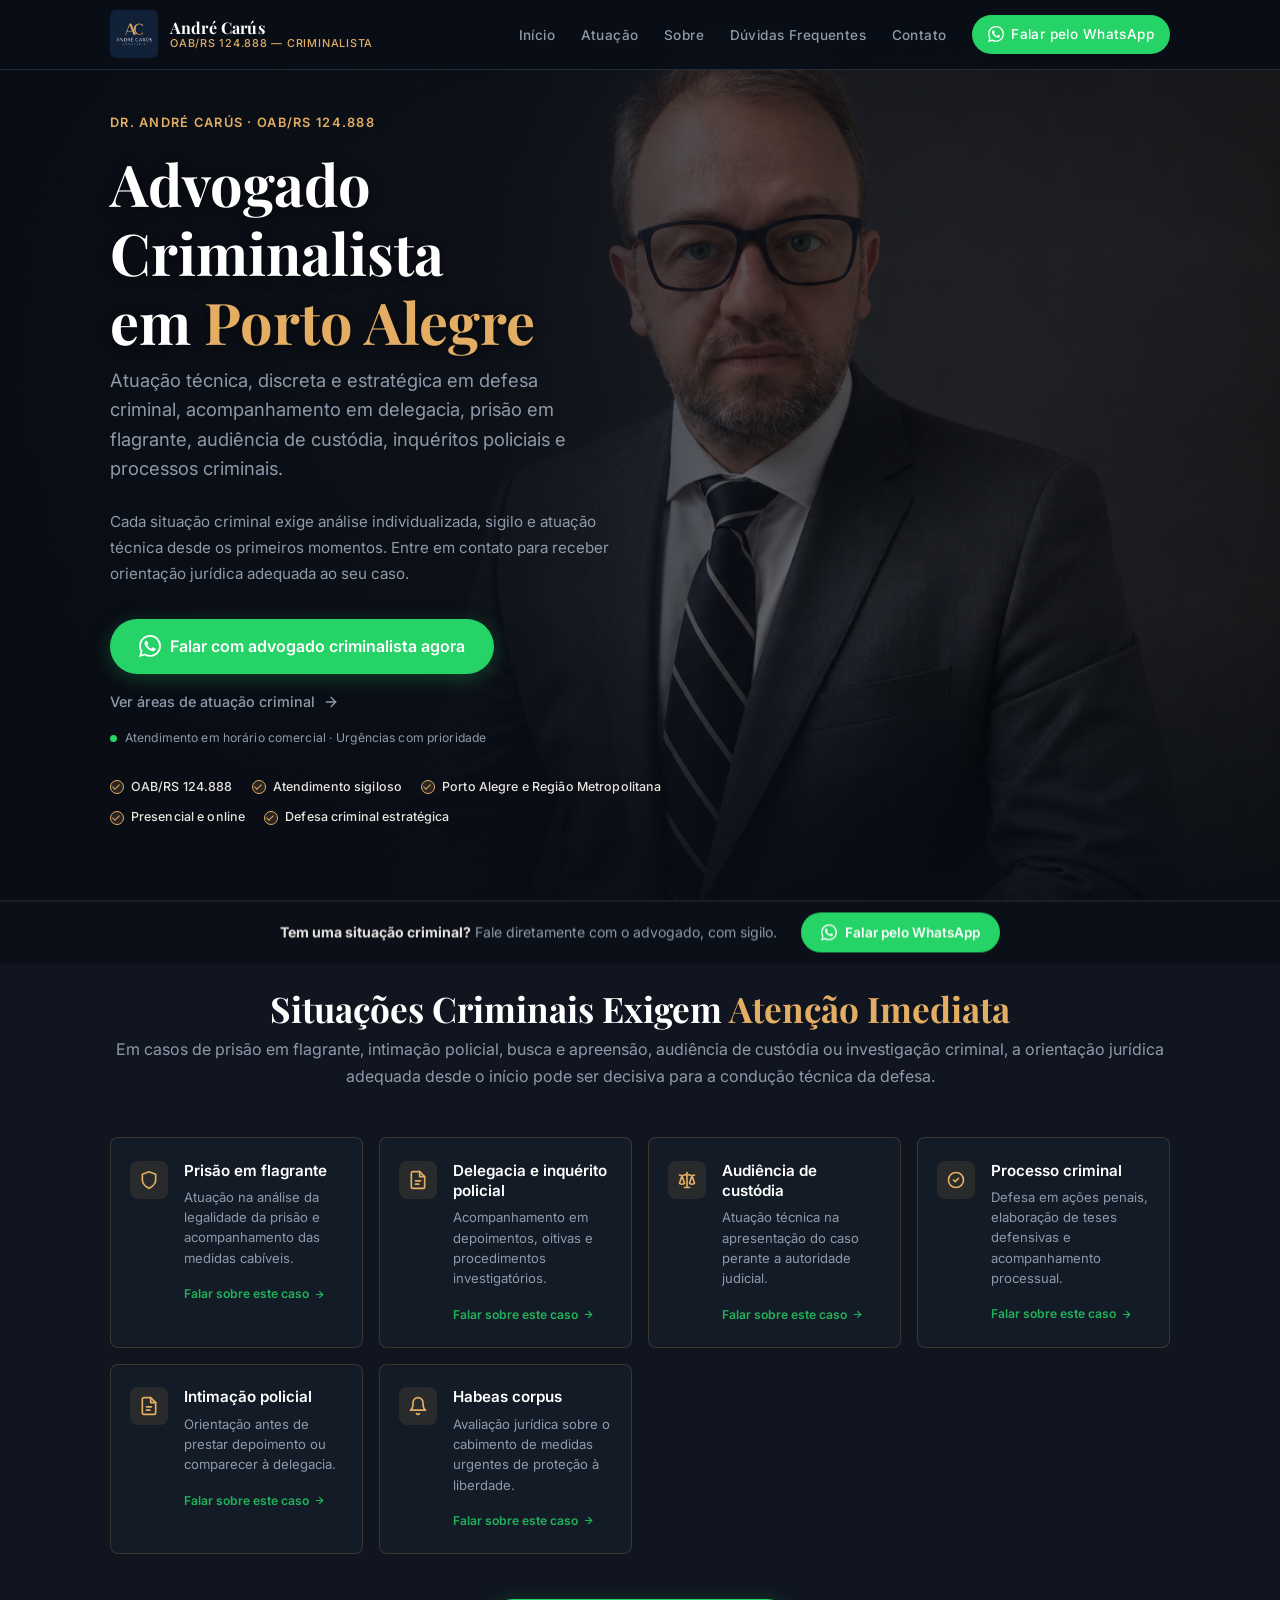
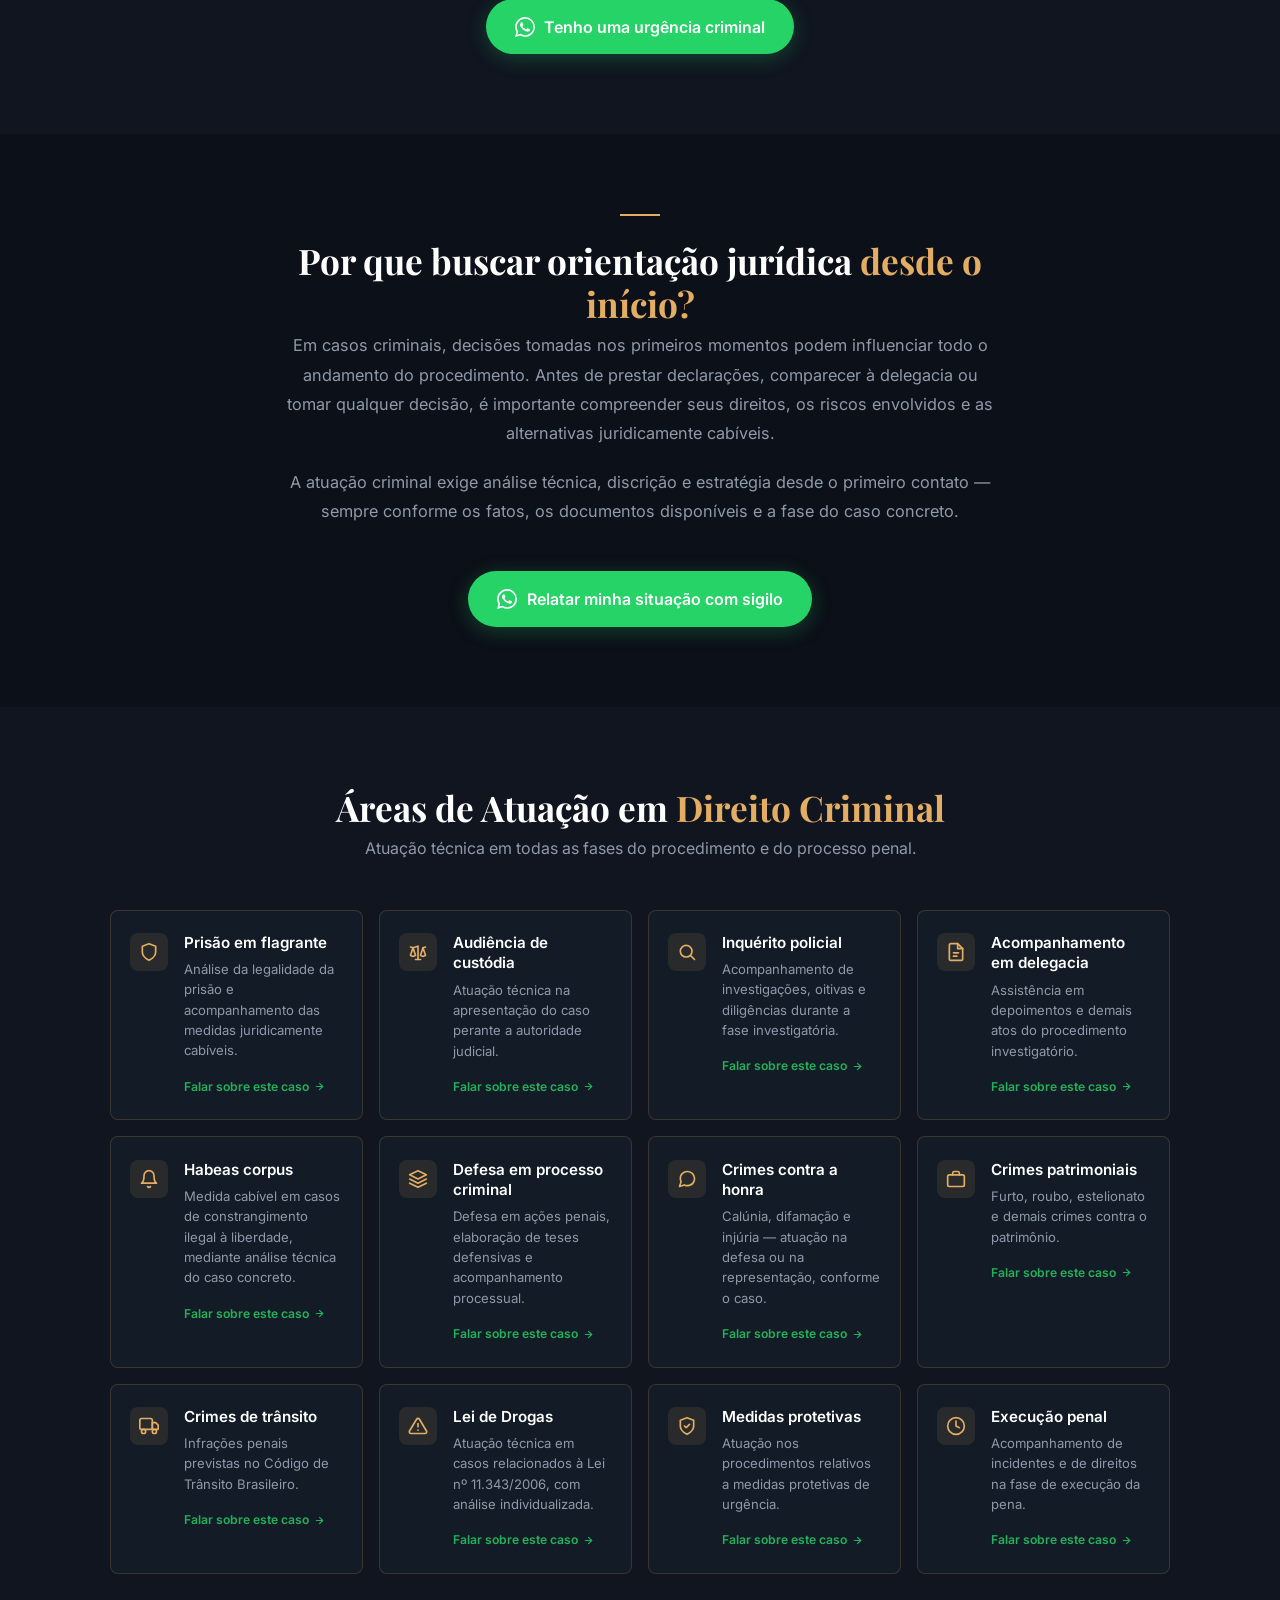
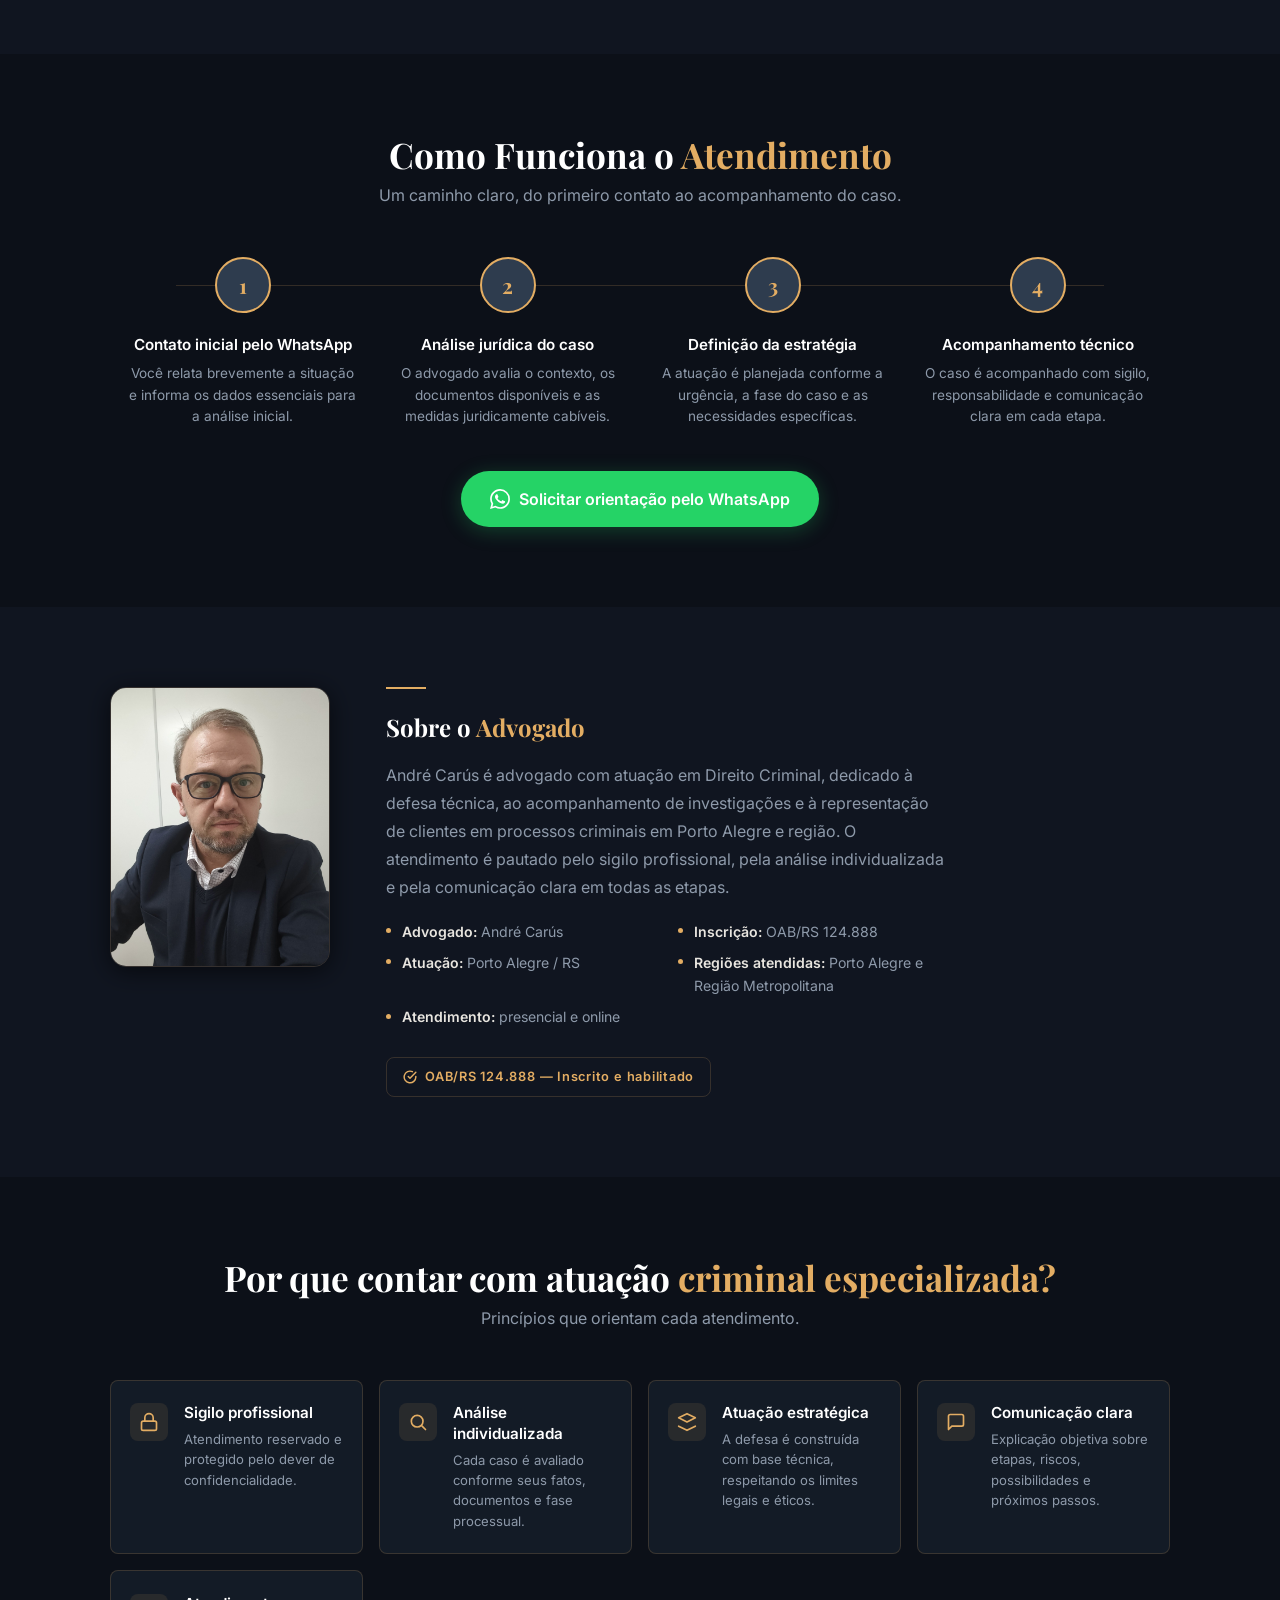
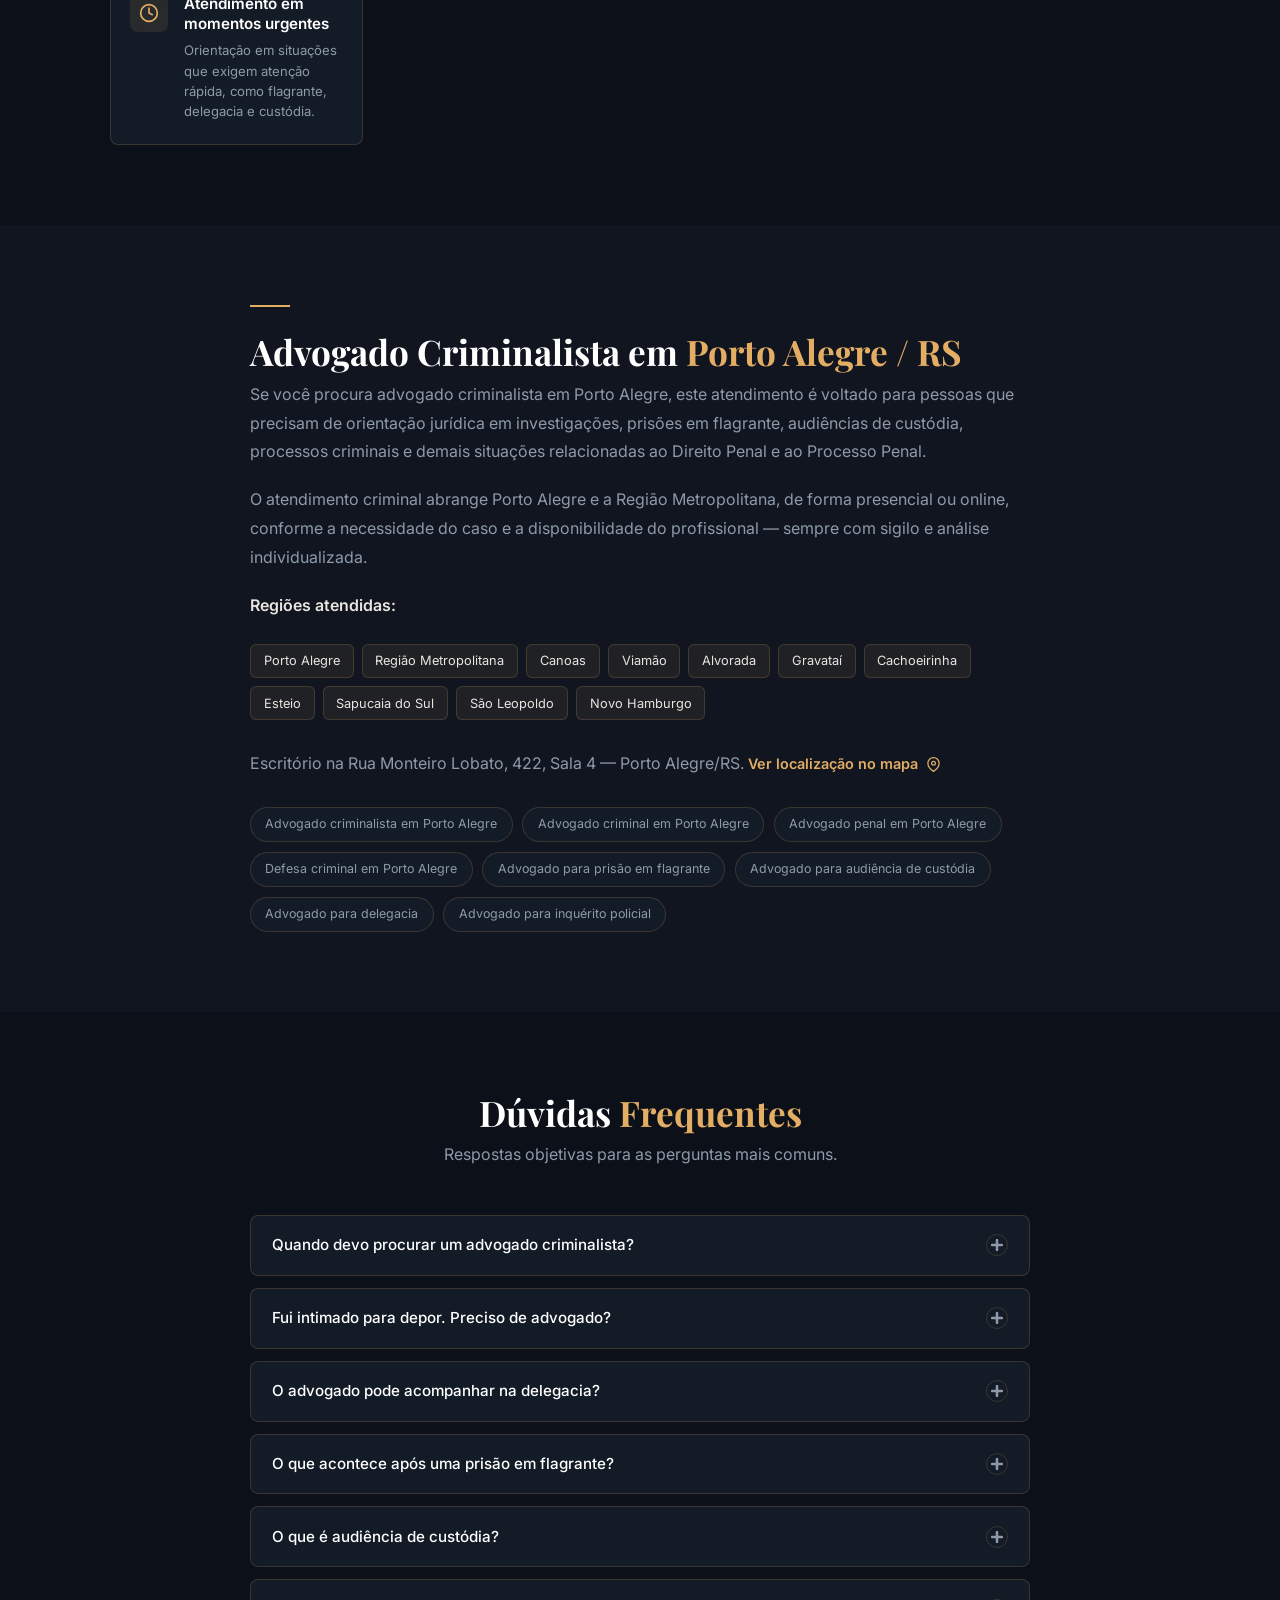
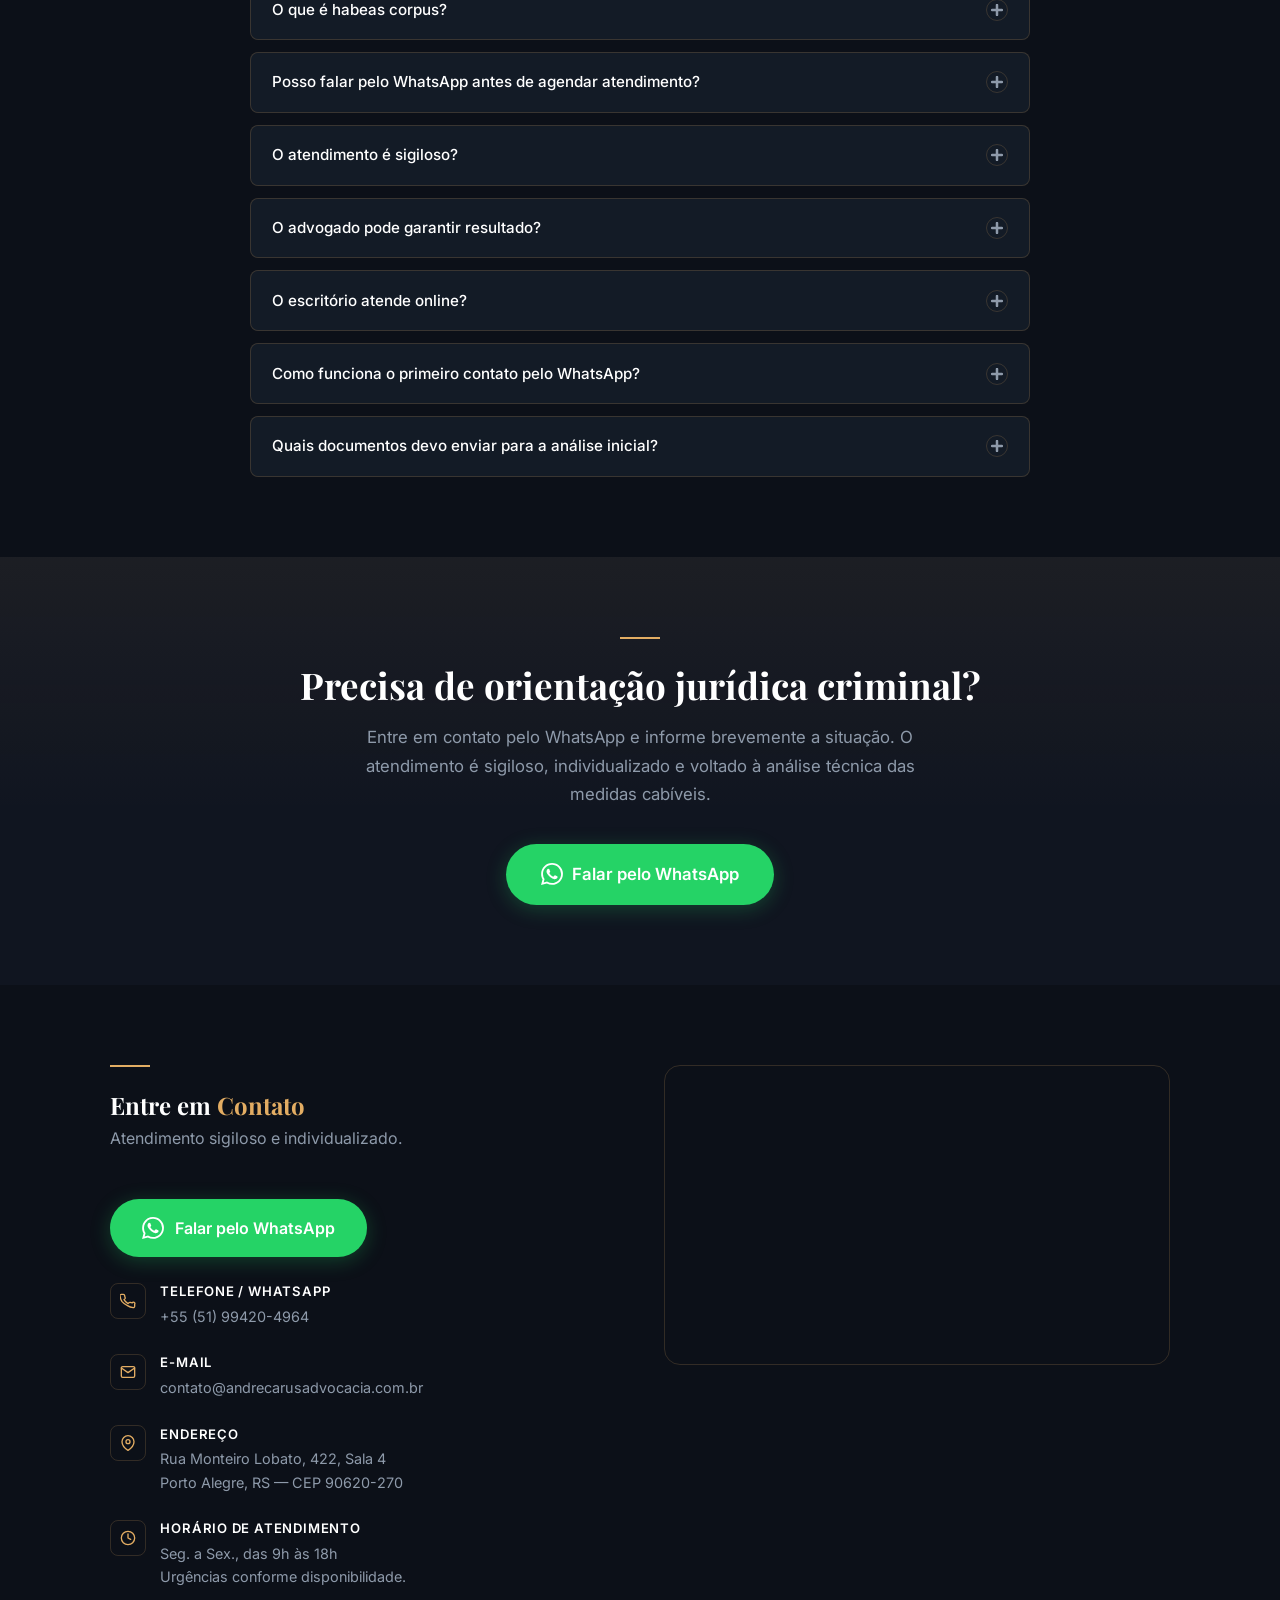
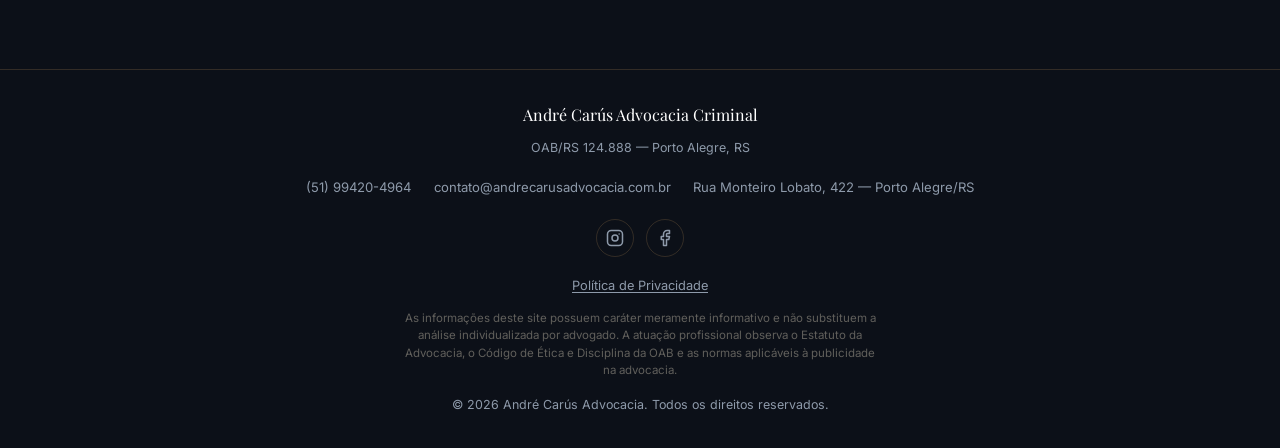
==== commit 2fee366f: "Melhorias de conversão WA: pulse, cards contextuais, FAQ CTA, sticky bar - Botão flutuante mobile: a" ====
--- a/index.html
+++ b/index.html
@@ -63,7 +63,7 @@
   <!-- Preload da imagem principal da hero (LCP mais rápido) -->
   <link rel="preload" as="image" href="./assets/hero.png" fetchpriority="high" />
 
-  <link rel="stylesheet" href="style.css?v=20260603a" />
+  <link rel="stylesheet" href="style.css?v=20260605a" />
 
   <!-- ===================== Schema.org — LegalService ===================== -->
   <script type="application/ld+json">
@@ -328,6 +328,11 @@
               </a>
             </div>
 
+            <div class="hero-avail">
+              <span class="hero-avail-dot" aria-hidden="true"></span>
+              Atendimento em horário comercial · Urgências com prioridade
+            </div>
+
             <!-- Selos de confiança -->
             <ul class="hero-seals" role="list">
               <li>OAB/RS 124.888</li>
@@ -365,6 +370,7 @@
             <div class="area-body">
               <h3 class="area-name">Prisão em flagrante</h3>
               <p class="area-desc">Atuação na análise da legalidade da prisão e acompanhamento das medidas cabíveis.</p>
+              <a href="https://wa.me/5551994204964?text=Ol%C3%A1%2C%20preciso%20de%20orienta%C3%A7%C3%A3o%20urgente%20sobre%20pris%C3%A3o%20em%20flagrante." class="card-wa-link" target="_blank" rel="noopener noreferrer" data-evt="whatsapp_click_card_flagrante">Falar sobre este caso <svg width="11" height="11" viewBox="0 0 24 24" fill="none" stroke="currentColor" stroke-width="2.5" stroke-linecap="round" stroke-linejoin="round" aria-hidden="true"><line x1="5" y1="12" x2="19" y2="12"/><polyline points="12 5 19 12 12 19"/></svg></a>
             </div>
           </article>
 
@@ -377,6 +383,7 @@
             <div class="area-body">
               <h3 class="area-name">Delegacia e inquérito policial</h3>
               <p class="area-desc">Acompanhamento em depoimentos, oitivas e procedimentos investigatórios.</p>
+              <a href="https://wa.me/5551994204964?text=Ol%C3%A1%2C%20preciso%20de%20orienta%C3%A7%C3%A3o%20sobre%20acompanhamento%20em%20delegacia%20ou%20inqu%C3%A9rito%20policial." class="card-wa-link" target="_blank" rel="noopener noreferrer" data-evt="whatsapp_click_card_delegacia">Falar sobre este caso <svg width="11" height="11" viewBox="0 0 24 24" fill="none" stroke="currentColor" stroke-width="2.5" stroke-linecap="round" stroke-linejoin="round" aria-hidden="true"><line x1="5" y1="12" x2="19" y2="12"/><polyline points="12 5 19 12 12 19"/></svg></a>
             </div>
           </article>
 
@@ -389,6 +396,7 @@
             <div class="area-body">
               <h3 class="area-name">Audiência de custódia</h3>
               <p class="area-desc">Atuação técnica na apresentação do caso perante a autoridade judicial.</p>
+              <a href="https://wa.me/5551994204964?text=Ol%C3%A1%2C%20preciso%20de%20orienta%C3%A7%C3%A3o%20sobre%20audi%C3%AAncia%20de%20cust%C3%B3dia." class="card-wa-link" target="_blank" rel="noopener noreferrer" data-evt="whatsapp_click_card_custodia_urg">Falar sobre este caso <svg width="11" height="11" viewBox="0 0 24 24" fill="none" stroke="currentColor" stroke-width="2.5" stroke-linecap="round" stroke-linejoin="round" aria-hidden="true"><line x1="5" y1="12" x2="19" y2="12"/><polyline points="12 5 19 12 12 19"/></svg></a>
             </div>
           </article>
 
@@ -401,6 +409,7 @@
             <div class="area-body">
               <h3 class="area-name">Processo criminal</h3>
               <p class="area-desc">Defesa em ações penais, elaboração de teses defensivas e acompanhamento processual.</p>
+              <a href="https://wa.me/5551994204964?text=Ol%C3%A1%2C%20preciso%20de%20orienta%C3%A7%C3%A3o%20sobre%20defesa%20em%20processo%20criminal." class="card-wa-link" target="_blank" rel="noopener noreferrer" data-evt="whatsapp_click_card_processo_urg">Falar sobre este caso <svg width="11" height="11" viewBox="0 0 24 24" fill="none" stroke="currentColor" stroke-width="2.5" stroke-linecap="round" stroke-linejoin="round" aria-hidden="true"><line x1="5" y1="12" x2="19" y2="12"/><polyline points="12 5 19 12 12 19"/></svg></a>
             </div>
           </article>
 
@@ -413,6 +422,7 @@
             <div class="area-body">
               <h3 class="area-name">Intimação policial</h3>
               <p class="area-desc">Orientação antes de prestar depoimento ou comparecer à delegacia.</p>
+              <a href="https://wa.me/5551994204964?text=Ol%C3%A1%2C%20recebi%20uma%20intima%C3%A7%C3%A3o%20policial%20e%20preciso%20de%20orienta%C3%A7%C3%A3o%20jur%C3%ADdica." class="card-wa-link" target="_blank" rel="noopener noreferrer" data-evt="whatsapp_click_card_intimacao">Falar sobre este caso <svg width="11" height="11" viewBox="0 0 24 24" fill="none" stroke="currentColor" stroke-width="2.5" stroke-linecap="round" stroke-linejoin="round" aria-hidden="true"><line x1="5" y1="12" x2="19" y2="12"/><polyline points="12 5 19 12 12 19"/></svg></a>
             </div>
           </article>
 
@@ -425,6 +435,7 @@
             <div class="area-body">
               <h3 class="area-name">Habeas corpus</h3>
               <p class="area-desc">Avaliação jurídica sobre o cabimento de medidas urgentes de proteção à liberdade.</p>
+              <a href="https://wa.me/5551994204964?text=Ol%C3%A1%2C%20preciso%20de%20orienta%C3%A7%C3%A3o%20sobre%20habeas%20corpus." class="card-wa-link" target="_blank" rel="noopener noreferrer" data-evt="whatsapp_click_card_habeas_urg">Falar sobre este caso <svg width="11" height="11" viewBox="0 0 24 24" fill="none" stroke="currentColor" stroke-width="2.5" stroke-linecap="round" stroke-linejoin="round" aria-hidden="true"><line x1="5" y1="12" x2="19" y2="12"/><polyline points="12 5 19 12 12 19"/></svg></a>
             </div>
           </article>
         </div>
@@ -489,6 +500,7 @@
             <div class="area-body">
               <h3 class="area-name">Prisão em flagrante</h3>
               <p class="area-desc">Análise da legalidade da prisão e acompanhamento das medidas juridicamente cabíveis.</p>
+              <a href="https://wa.me/5551994204964?text=Ol%C3%A1%2C%20preciso%20de%20orienta%C3%A7%C3%A3o%20urgente%20sobre%20pris%C3%A3o%20em%20flagrante." class="card-wa-link" target="_blank" rel="noopener noreferrer" data-evt="whatsapp_click_card_flagrante_areas">Falar sobre este caso <svg width="11" height="11" viewBox="0 0 24 24" fill="none" stroke="currentColor" stroke-width="2.5" stroke-linecap="round" stroke-linejoin="round" aria-hidden="true"><line x1="5" y1="12" x2="19" y2="12"/><polyline points="12 5 19 12 12 19"/></svg></a>
             </div>
           </article>
 
@@ -499,6 +511,7 @@
             <div class="area-body">
               <h3 class="area-name">Audiência de custódia</h3>
               <p class="area-desc">Atuação técnica na apresentação do caso perante a autoridade judicial.</p>
+              <a href="https://wa.me/5551994204964?text=Ol%C3%A1%2C%20preciso%20de%20orienta%C3%A7%C3%A3o%20sobre%20audi%C3%AAncia%20de%20cust%C3%B3dia." class="card-wa-link" target="_blank" rel="noopener noreferrer" data-evt="whatsapp_click_card_custodia_areas">Falar sobre este caso <svg width="11" height="11" viewBox="0 0 24 24" fill="none" stroke="currentColor" stroke-width="2.5" stroke-linecap="round" stroke-linejoin="round" aria-hidden="true"><line x1="5" y1="12" x2="19" y2="12"/><polyline points="12 5 19 12 12 19"/></svg></a>
             </div>
           </article>
 
@@ -509,6 +522,7 @@
             <div class="area-body">
               <h3 class="area-name">Inquérito policial</h3>
               <p class="area-desc">Acompanhamento de investigações, oitivas e diligências durante a fase investigatória.</p>
+              <a href="https://wa.me/5551994204964?text=Ol%C3%A1%2C%20preciso%20de%20orienta%C3%A7%C3%A3o%20sobre%20inqu%C3%A9rito%20policial." class="card-wa-link" target="_blank" rel="noopener noreferrer" data-evt="whatsapp_click_card_inquerito">Falar sobre este caso <svg width="11" height="11" viewBox="0 0 24 24" fill="none" stroke="currentColor" stroke-width="2.5" stroke-linecap="round" stroke-linejoin="round" aria-hidden="true"><line x1="5" y1="12" x2="19" y2="12"/><polyline points="12 5 19 12 12 19"/></svg></a>
             </div>
           </article>
 
@@ -519,6 +533,7 @@
             <div class="area-body">
               <h3 class="area-name">Acompanhamento em delegacia</h3>
               <p class="area-desc">Assistência em depoimentos e demais atos do procedimento investigatório.</p>
+              <a href="https://wa.me/5551994204964?text=Ol%C3%A1%2C%20preciso%20de%20acompanhamento%20em%20delegacia%20e%20orienta%C3%A7%C3%A3o%20jur%C3%ADdica." class="card-wa-link" target="_blank" rel="noopener noreferrer" data-evt="whatsapp_click_card_delegacia_areas">Falar sobre este caso <svg width="11" height="11" viewBox="0 0 24 24" fill="none" stroke="currentColor" stroke-width="2.5" stroke-linecap="round" stroke-linejoin="round" aria-hidden="true"><line x1="5" y1="12" x2="19" y2="12"/><polyline points="12 5 19 12 12 19"/></svg></a>
             </div>
           </article>
 
@@ -529,6 +544,7 @@
             <div class="area-body">
               <h3 class="area-name">Habeas corpus</h3>
               <p class="area-desc">Medida cabível em casos de constrangimento ilegal à liberdade, mediante análise técnica do caso concreto.</p>
+              <a href="https://wa.me/5551994204964?text=Ol%C3%A1%2C%20preciso%20de%20orienta%C3%A7%C3%A3o%20sobre%20habeas%20corpus." class="card-wa-link" target="_blank" rel="noopener noreferrer" data-evt="whatsapp_click_card_habeas_areas">Falar sobre este caso <svg width="11" height="11" viewBox="0 0 24 24" fill="none" stroke="currentColor" stroke-width="2.5" stroke-linecap="round" stroke-linejoin="round" aria-hidden="true"><line x1="5" y1="12" x2="19" y2="12"/><polyline points="12 5 19 12 12 19"/></svg></a>
             </div>
           </article>
 
@@ -539,6 +555,7 @@
             <div class="area-body">
               <h3 class="area-name">Defesa em processo criminal</h3>
               <p class="area-desc">Defesa em ações penais, elaboração de teses defensivas e acompanhamento processual.</p>
+              <a href="https://wa.me/5551994204964?text=Ol%C3%A1%2C%20preciso%20de%20orienta%C3%A7%C3%A3o%20sobre%20defesa%20em%20processo%20criminal." class="card-wa-link" target="_blank" rel="noopener noreferrer" data-evt="whatsapp_click_card_processo_areas">Falar sobre este caso <svg width="11" height="11" viewBox="0 0 24 24" fill="none" stroke="currentColor" stroke-width="2.5" stroke-linecap="round" stroke-linejoin="round" aria-hidden="true"><line x1="5" y1="12" x2="19" y2="12"/><polyline points="12 5 19 12 12 19"/></svg></a>
             </div>
           </article>
 
@@ -549,6 +566,7 @@
             <div class="area-body">
               <h3 class="area-name">Crimes contra a honra</h3>
               <p class="area-desc">Calúnia, difamação e injúria — atuação na defesa ou na representação, conforme o caso.</p>
+              <a href="https://wa.me/5551994204964?text=Ol%C3%A1%2C%20preciso%20de%20orienta%C3%A7%C3%A3o%20sobre%20crime%20contra%20a%20honra." class="card-wa-link" target="_blank" rel="noopener noreferrer" data-evt="whatsapp_click_card_honra">Falar sobre este caso <svg width="11" height="11" viewBox="0 0 24 24" fill="none" stroke="currentColor" stroke-width="2.5" stroke-linecap="round" stroke-linejoin="round" aria-hidden="true"><line x1="5" y1="12" x2="19" y2="12"/><polyline points="12 5 19 12 12 19"/></svg></a>
             </div>
           </article>
 
@@ -559,6 +577,7 @@
             <div class="area-body">
               <h3 class="area-name">Crimes patrimoniais</h3>
               <p class="area-desc">Furto, roubo, estelionato e demais crimes contra o patrimônio.</p>
+              <a href="https://wa.me/5551994204964?text=Ol%C3%A1%2C%20preciso%20de%20orienta%C3%A7%C3%A3o%20sobre%20crimes%20patrimoniais." class="card-wa-link" target="_blank" rel="noopener noreferrer" data-evt="whatsapp_click_card_patrimoniais">Falar sobre este caso <svg width="11" height="11" viewBox="0 0 24 24" fill="none" stroke="currentColor" stroke-width="2.5" stroke-linecap="round" stroke-linejoin="round" aria-hidden="true"><line x1="5" y1="12" x2="19" y2="12"/><polyline points="12 5 19 12 12 19"/></svg></a>
             </div>
           </article>
 
@@ -569,6 +588,7 @@
             <div class="area-body">
               <h3 class="area-name">Crimes de trânsito</h3>
               <p class="area-desc">Infrações penais previstas no Código de Trânsito Brasileiro.</p>
+              <a href="https://wa.me/5551994204964?text=Ol%C3%A1%2C%20preciso%20de%20orienta%C3%A7%C3%A3o%20sobre%20crime%20de%20tr%C3%A2nsito." class="card-wa-link" target="_blank" rel="noopener noreferrer" data-evt="whatsapp_click_card_transito">Falar sobre este caso <svg width="11" height="11" viewBox="0 0 24 24" fill="none" stroke="currentColor" stroke-width="2.5" stroke-linecap="round" stroke-linejoin="round" aria-hidden="true"><line x1="5" y1="12" x2="19" y2="12"/><polyline points="12 5 19 12 12 19"/></svg></a>
             </div>
           </article>
 
@@ -579,6 +599,7 @@
             <div class="area-body">
               <h3 class="area-name">Lei de Drogas</h3>
               <p class="area-desc">Atuação técnica em casos relacionados à Lei nº 11.343/2006, com análise individualizada.</p>
+              <a href="https://wa.me/5551994204964?text=Ol%C3%A1%2C%20preciso%20de%20orienta%C3%A7%C3%A3o%20sobre%20um%20caso%20relacionado%20%C3%A0%20Lei%20de%20Drogas." class="card-wa-link" target="_blank" rel="noopener noreferrer" data-evt="whatsapp_click_card_drogas">Falar sobre este caso <svg width="11" height="11" viewBox="0 0 24 24" fill="none" stroke="currentColor" stroke-width="2.5" stroke-linecap="round" stroke-linejoin="round" aria-hidden="true"><line x1="5" y1="12" x2="19" y2="12"/><polyline points="12 5 19 12 12 19"/></svg></a>
             </div>
           </article>
 
@@ -589,6 +610,7 @@
             <div class="area-body">
               <h3 class="area-name">Medidas protetivas</h3>
               <p class="area-desc">Atuação nos procedimentos relativos a medidas protetivas de urgência.</p>
+              <a href="https://wa.me/5551994204964?text=Ol%C3%A1%2C%20preciso%20de%20orienta%C3%A7%C3%A3o%20sobre%20medidas%20protetivas." class="card-wa-link" target="_blank" rel="noopener noreferrer" data-evt="whatsapp_click_card_protetivas">Falar sobre este caso <svg width="11" height="11" viewBox="0 0 24 24" fill="none" stroke="currentColor" stroke-width="2.5" stroke-linecap="round" stroke-linejoin="round" aria-hidden="true"><line x1="5" y1="12" x2="19" y2="12"/><polyline points="12 5 19 12 12 19"/></svg></a>
             </div>
           </article>
 
@@ -599,6 +621,7 @@
             <div class="area-body">
               <h3 class="area-name">Execução penal</h3>
               <p class="area-desc">Acompanhamento de incidentes e de direitos na fase de execução da pena.</p>
+              <a href="https://wa.me/5551994204964?text=Ol%C3%A1%2C%20preciso%20de%20orienta%C3%A7%C3%A3o%20sobre%20execu%C3%A7%C3%A3o%20penal." class="card-wa-link" target="_blank" rel="noopener noreferrer" data-evt="whatsapp_click_card_execucao">Falar sobre este caso <svg width="11" height="11" viewBox="0 0 24 24" fill="none" stroke="currentColor" stroke-width="2.5" stroke-linecap="round" stroke-linejoin="round" aria-hidden="true"><line x1="5" y1="12" x2="19" y2="12"/><polyline points="12 5 19 12 12 19"/></svg></a>
             </div>
           </article>
 
@@ -821,6 +844,7 @@
             </button>
             <div class="faq-answer" role="region">
               <p>Sempre que houver intimação, investigação, prisão, busca e apreensão, audiência ou qualquer procedimento de natureza criminal. A orientação técnica desde o início ajuda na condução adequada da defesa.</p>
+              <a href="https://wa.me/5551994204964?text=Ol%C3%A1%2C%20gostaria%20de%20falar%20sobre%20minha%20situa%C3%A7%C3%A3o%20com%20sigilo." class="faq-wa-link" target="_blank" rel="noopener noreferrer" data-evt="whatsapp_click_faq">Falar sobre minha situação <svg width="11" height="11" viewBox="0 0 24 24" fill="none" stroke="currentColor" stroke-width="2.5" stroke-linecap="round" stroke-linejoin="round" aria-hidden="true"><line x1="5" y1="12" x2="19" y2="12"/><polyline points="12 5 19 12 12 19"/></svg></a>
             </div>
           </div>
 
@@ -831,6 +855,7 @@
             </button>
             <div class="faq-answer" role="region">
               <p>É recomendável. Você tem o direito de permanecer em silêncio e de ser assistido por advogado. A presença de defesa técnica resguarda seus direitos durante o depoimento.</p>
+              <a href="https://wa.me/5551994204964?text=Ol%C3%A1%2C%20gostaria%20de%20falar%20sobre%20minha%20situa%C3%A7%C3%A3o%20com%20sigilo." class="faq-wa-link" target="_blank" rel="noopener noreferrer" data-evt="whatsapp_click_faq">Falar sobre minha situação <svg width="11" height="11" viewBox="0 0 24 24" fill="none" stroke="currentColor" stroke-width="2.5" stroke-linecap="round" stroke-linejoin="round" aria-hidden="true"><line x1="5" y1="12" x2="19" y2="12"/><polyline points="12 5 19 12 12 19"/></svg></a>
             </div>
           </div>
 
@@ -841,6 +866,7 @@
             </button>
             <div class="faq-answer" role="region">
               <p>Sim. O advogado pode acompanhar depoimentos, oitivas e demais atos do procedimento investigatório, observando as regras aplicáveis a cada situação.</p>
+              <a href="https://wa.me/5551994204964?text=Ol%C3%A1%2C%20gostaria%20de%20falar%20sobre%20minha%20situa%C3%A7%C3%A3o%20com%20sigilo." class="faq-wa-link" target="_blank" rel="noopener noreferrer" data-evt="whatsapp_click_faq">Falar sobre minha situação <svg width="11" height="11" viewBox="0 0 24 24" fill="none" stroke="currentColor" stroke-width="2.5" stroke-linecap="round" stroke-linejoin="round" aria-hidden="true"><line x1="5" y1="12" x2="19" y2="12"/><polyline points="12 5 19 12 12 19"/></svg></a>
             </div>
           </div>
 
@@ -851,6 +877,7 @@
             </button>
             <div class="faq-answer" role="region">
               <p>Após a lavratura do flagrante, a pessoa é, em regra, apresentada à audiência de custódia em até 24 horas. Nesse momento são analisadas a legalidade da prisão e as medidas juridicamente cabíveis.</p>
+              <a href="https://wa.me/5551994204964?text=Ol%C3%A1%2C%20gostaria%20de%20falar%20sobre%20minha%20situa%C3%A7%C3%A3o%20com%20sigilo." class="faq-wa-link" target="_blank" rel="noopener noreferrer" data-evt="whatsapp_click_faq">Falar sobre minha situação <svg width="11" height="11" viewBox="0 0 24 24" fill="none" stroke="currentColor" stroke-width="2.5" stroke-linecap="round" stroke-linejoin="round" aria-hidden="true"><line x1="5" y1="12" x2="19" y2="12"/><polyline points="12 5 19 12 12 19"/></svg></a>
             </div>
           </div>
 
@@ -861,6 +888,7 @@
             </button>
             <div class="faq-answer" role="region">
               <p>É a apresentação da pessoa presa à autoridade judicial em curto prazo após a prisão, para análise da legalidade do ato e das providências aplicáveis ao caso concreto.</p>
+              <a href="https://wa.me/5551994204964?text=Ol%C3%A1%2C%20gostaria%20de%20falar%20sobre%20minha%20situa%C3%A7%C3%A3o%20com%20sigilo." class="faq-wa-link" target="_blank" rel="noopener noreferrer" data-evt="whatsapp_click_faq">Falar sobre minha situação <svg width="11" height="11" viewBox="0 0 24 24" fill="none" stroke="currentColor" stroke-width="2.5" stroke-linecap="round" stroke-linejoin="round" aria-hidden="true"><line x1="5" y1="12" x2="19" y2="12"/><polyline points="12 5 19 12 12 19"/></svg></a>
             </div>
           </div>
 
@@ -871,6 +899,7 @@
             </button>
             <div class="faq-answer" role="region">
               <p>É uma medida jurídica cabível em situações específicas de constrangimento ilegal à liberdade de locomoção, sempre mediante análise técnica do caso concreto.</p>
+              <a href="https://wa.me/5551994204964?text=Ol%C3%A1%2C%20gostaria%20de%20falar%20sobre%20minha%20situa%C3%A7%C3%A3o%20com%20sigilo." class="faq-wa-link" target="_blank" rel="noopener noreferrer" data-evt="whatsapp_click_faq">Falar sobre minha situação <svg width="11" height="11" viewBox="0 0 24 24" fill="none" stroke="currentColor" stroke-width="2.5" stroke-linecap="round" stroke-linejoin="round" aria-hidden="true"><line x1="5" y1="12" x2="19" y2="12"/><polyline points="12 5 19 12 12 19"/></svg></a>
             </div>
           </div>
 
@@ -881,6 +910,7 @@
             </button>
             <div class="faq-answer" role="region">
               <p>Sim. O contato inicial pode ser feito pelo WhatsApp para um relato breve da situação, com sigilo, a fim de orientar os próximos passos.</p>
+              <a href="https://wa.me/5551994204964?text=Ol%C3%A1%2C%20gostaria%20de%20falar%20sobre%20minha%20situa%C3%A7%C3%A3o%20com%20sigilo." class="faq-wa-link" target="_blank" rel="noopener noreferrer" data-evt="whatsapp_click_faq">Falar sobre minha situação <svg width="11" height="11" viewBox="0 0 24 24" fill="none" stroke="currentColor" stroke-width="2.5" stroke-linecap="round" stroke-linejoin="round" aria-hidden="true"><line x1="5" y1="12" x2="19" y2="12"/><polyline points="12 5 19 12 12 19"/></svg></a>
             </div>
           </div>
 
@@ -891,6 +921,7 @@
             </button>
             <div class="faq-answer" role="region">
               <p>Sim. O atendimento é protegido pelo dever de sigilo profissional, que é um dos fundamentos do exercício da advocacia.</p>
+              <a href="https://wa.me/5551994204964?text=Ol%C3%A1%2C%20gostaria%20de%20falar%20sobre%20minha%20situa%C3%A7%C3%A3o%20com%20sigilo." class="faq-wa-link" target="_blank" rel="noopener noreferrer" data-evt="whatsapp_click_faq">Falar sobre minha situação <svg width="11" height="11" viewBox="0 0 24 24" fill="none" stroke="currentColor" stroke-width="2.5" stroke-linecap="round" stroke-linejoin="round" aria-hidden="true"><line x1="5" y1="12" x2="19" y2="12"/><polyline points="12 5 19 12 12 19"/></svg></a>
             </div>
           </div>
 
@@ -901,6 +932,7 @@
             </button>
             <div class="faq-answer" role="region">
               <p>Não. A advocacia exige análise técnica e individualizada, e nenhum resultado pode ser garantido. O papel do advogado é atuar com responsabilidade, técnica, estratégia e observância da legislação aplicável.</p>
+              <a href="https://wa.me/5551994204964?text=Ol%C3%A1%2C%20gostaria%20de%20falar%20sobre%20minha%20situa%C3%A7%C3%A3o%20com%20sigilo." class="faq-wa-link" target="_blank" rel="noopener noreferrer" data-evt="whatsapp_click_faq">Falar sobre minha situação <svg width="11" height="11" viewBox="0 0 24 24" fill="none" stroke="currentColor" stroke-width="2.5" stroke-linecap="round" stroke-linejoin="round" aria-hidden="true"><line x1="5" y1="12" x2="19" y2="12"/><polyline points="12 5 19 12 12 19"/></svg></a>
             </div>
           </div>
 
@@ -911,6 +943,7 @@
             </button>
             <div class="faq-answer" role="region">
               <p>Sim. O atendimento pode ser presencial ou online, conforme a necessidade do caso e a fase do procedimento, mantendo o mesmo sigilo e cuidado técnico.</p>
+              <a href="https://wa.me/5551994204964?text=Ol%C3%A1%2C%20gostaria%20de%20falar%20sobre%20minha%20situa%C3%A7%C3%A3o%20com%20sigilo." class="faq-wa-link" target="_blank" rel="noopener noreferrer" data-evt="whatsapp_click_faq">Falar sobre minha situação <svg width="11" height="11" viewBox="0 0 24 24" fill="none" stroke="currentColor" stroke-width="2.5" stroke-linecap="round" stroke-linejoin="round" aria-hidden="true"><line x1="5" y1="12" x2="19" y2="12"/><polyline points="12 5 19 12 12 19"/></svg></a>
             </div>
           </div>
 
@@ -921,6 +954,7 @@
             </button>
             <div class="faq-answer" role="region">
               <p>Você faz um relato breve da situação pelo WhatsApp, com sigilo. A partir disso é feita uma análise inicial para orientar os próximos passos conforme a fase do caso e a urgência.</p>
+              <a href="https://wa.me/5551994204964?text=Ol%C3%A1%2C%20gostaria%20de%20falar%20sobre%20minha%20situa%C3%A7%C3%A3o%20com%20sigilo." class="faq-wa-link" target="_blank" rel="noopener noreferrer" data-evt="whatsapp_click_faq">Falar sobre minha situação <svg width="11" height="11" viewBox="0 0 24 24" fill="none" stroke="currentColor" stroke-width="2.5" stroke-linecap="round" stroke-linejoin="round" aria-hidden="true"><line x1="5" y1="12" x2="19" y2="12"/><polyline points="12 5 19 12 12 19"/></svg></a>
             </div>
           </div>
 
@@ -931,6 +965,7 @@
             </button>
             <div class="faq-answer" role="region">
               <p>Depende do caso. Em geral, qualquer documento que você já tenha em mãos ajuda — como intimação, boletim de ocorrência, mandado ou comunicações recebidas. Se não tiver nenhum documento, o relato da situação já permite uma orientação inicial.</p>
+              <a href="https://wa.me/5551994204964?text=Ol%C3%A1%2C%20gostaria%20de%20falar%20sobre%20minha%20situa%C3%A7%C3%A3o%20com%20sigilo." class="faq-wa-link" target="_blank" rel="noopener noreferrer" data-evt="whatsapp_click_faq">Falar sobre minha situação <svg width="11" height="11" viewBox="0 0 24 24" fill="none" stroke="currentColor" stroke-width="2.5" stroke-linecap="round" stroke-linejoin="round" aria-hidden="true"><line x1="5" y1="12" x2="19" y2="12"/><polyline points="12 5 19 12 12 19"/></svg></a>
             </div>
           </div>
 
@@ -1080,6 +1115,21 @@
     </div>
   </footer>
 
+  <!-- ===================== BARRA STICKY DESKTOP ===================== -->
+  <div class="sticky-wa-bar" id="stickyWaBar" role="complementary" aria-label="Fale pelo WhatsApp">
+    <p><strong>Tem uma situação criminal?</strong> Fale diretamente com o advogado, com sigilo.</p>
+    <a
+      href="https://wa.me/5551994204964?text=Ol%C3%A1%2C%20gostaria%20de%20receber%20orienta%C3%A7%C3%A3o%20jur%C3%ADdica%20sobre%20uma%20situa%C3%A7%C3%A3o%20criminal."
+      class="btn-wa-sticky"
+      target="_blank"
+      rel="noopener noreferrer"
+      data-evt="whatsapp_click_sticky_bar"
+    >
+      <svg width="16" height="16" viewBox="0 0 24 24" fill="currentColor" aria-hidden="true"><path d="M17.472 14.382c-.297-.149-1.758-.867-2.03-.967-.273-.099-.471-.148-.67.15-.197.297-.767.966-.94 1.164-.173.199-.347.223-.644.075-.297-.15-1.255-.463-2.39-1.475-.883-.788-1.48-1.761-1.653-2.059-.173-.297-.018-.458.13-.606.134-.133.298-.347.446-.52.149-.174.198-.298.298-.497.099-.198.05-.371-.025-.52-.075-.149-.669-1.612-.916-2.207-.242-.579-.487-.5-.669-.51-.173-.008-.371-.01-.57-.01-.198 0-.52.074-.792.372-.272.297-1.04 1.016-1.04 2.479 0 1.462 1.065 2.875 1.213 3.074.149.198 2.096 3.2 5.077 4.487.709.306 1.262.489 1.694.625.712.227 1.36.195 1.871.118.571-.085 1.758-.719 2.006-1.413.248-.694.248-1.289.173-1.413-.074-.124-.272-.198-.57-.347m-5.421 7.403h-.004a9.87 9.87 0 01-5.031-1.378l-.361-.214-3.741.982.998-3.648-.235-.374a9.86 9.86 0 01-1.51-5.26c.001-5.45 4.436-9.884 9.888-9.884 2.64 0 5.122 1.03 6.988 2.898a9.825 9.825 0 012.893 6.994c-.003 5.45-4.437 9.884-9.885 9.884m8.413-18.297A11.815 11.815 0 0012.05 0C5.495 0 .16 5.335.157 11.892c0 2.096.547 4.142 1.588 5.945L.057 24l6.305-1.654a11.882 11.882 0 005.683 1.448h.005c6.554 0 11.89-5.335 11.893-11.893a11.821 11.821 0 00-3.48-8.413z"/></svg>
+      Falar pelo WhatsApp
+    </a>
+  </div>
+
   <!-- ===================== BOTÃO FLUTUANTE WHATSAPP ===================== -->
   <a
     href="https://wa.me/5551994204964?text=Ol%C3%A1%2C%20gostaria%20de%20receber%20orienta%C3%A7%C3%A3o%20jur%C3%ADdica%20sobre%20uma%20situa%C3%A7%C3%A3o%20criminal."
@@ -1092,7 +1142,8 @@
     <svg width="28" height="28" viewBox="0 0 24 24" fill="currentColor" aria-hidden="true">
       <path d="M17.472 14.382c-.297-.149-1.758-.867-2.03-.967-.273-.099-.471-.148-.67.15-.197.297-.767.966-.94 1.164-.173.199-.347.223-.644.075-.297-.15-1.255-.463-2.39-1.475-.883-.788-1.48-1.761-1.653-2.059-.173-.297-.018-.458.13-.606.134-.133.298-.347.446-.52.149-.174.198-.298.298-.497.099-.198.05-.371-.025-.52-.075-.149-.669-1.612-.916-2.207-.242-.579-.487-.5-.669-.51-.173-.008-.371-.01-.57-.01-.198 0-.52.074-.792.372-.272.297-1.04 1.016-1.04 2.479 0 1.462 1.065 2.875 1.213 3.074.149.198 2.096 3.2 5.077 4.487.709.306 1.262.489 1.694.625.712.227 1.36.195 1.871.118.571-.085 1.758-.719 2.006-1.413.248-.694.248-1.289.173-1.413-.074-.124-.272-.198-.57-.347m-5.421 7.403h-.004a9.87 9.87 0 01-5.031-1.378l-.361-.214-3.741.982.998-3.648-.235-.374a9.86 9.86 0 01-1.51-5.26c.001-5.45 4.436-9.884 9.888-9.884 2.64 0 5.122 1.03 6.988 2.898a9.825 9.825 0 012.893 6.994c-.003 5.45-4.437 9.884-9.885 9.884m8.413-18.297A11.815 11.815 0 0012.05 0C5.495 0 .16 5.335.157 11.892c0 2.096.547 4.142 1.588 5.945L.057 24l6.305-1.654a11.882 11.882 0 005.683 1.448h.005c6.554 0 11.89-5.335 11.893-11.893a11.821 11.821 0 00-3.48-8.413z"/>
     </svg>
-    <span class="float-tooltip">Falar pelo WhatsApp</span>
+    <span class="float-badge" aria-hidden="true">Atendimento imediato</span>
+    <span class="float-tooltip">Falar com o advogado</span>
   </a>
 
   <!-- ===================== JAVASCRIPT ===================== -->
@@ -1164,6 +1215,19 @@
       navbar.style.boxShadow = window.scrollY > 20 ? '0 2px 24px rgba(0,0,0,0.7)' : 'none';
     }, { passive: true });
 
+    // Barra sticky desktop — aparece após sair da hero, some ao chegar no footer
+    const stickyWaBar = document.getElementById('stickyWaBar');
+    if (stickyWaBar) {
+      const heroEl   = document.getElementById('hero');
+      const footerEl = document.querySelector('footer');
+      function toggleStickyBar() {
+        const heroPast   = heroEl ? heroEl.getBoundingClientRect().bottom < 0 : false;
+        const footerNear = footerEl ? footerEl.getBoundingClientRect().top < window.innerHeight + 60 : false;
+        stickyWaBar.classList.toggle('visible', heroPast && !footerNear);
+      }
+      window.addEventListener('scroll', toggleStickyBar, { passive: true });
+    }
+
     // Equaliza altura dos cards por seção (só no mobile)
     function equalizeCards() {
       document.querySelectorAll('.area-card').forEach(c => c.style.minHeight = '');
--- a/style.css
+++ b/style.css
@@ -1404,3 +1404,166 @@
   line-height: 1.8;
   margin-bottom: 1.2rem;
 }
+
+/* =========================================================
+   MELHORIAS DE CONVERSÃO — WhatsApp
+   ========================================================= */
+
+/* === PULSE RING — botão flutuante === */
+@keyframes wa-ring {
+  0%   { box-shadow: 0 4px 20px rgba(37,211,102,0.4), 0 0 0 0   rgba(37,211,102,0.45); }
+  70%  { box-shadow: 0 4px 20px rgba(37,211,102,0.4), 0 0 0 16px rgba(37,211,102,0); }
+  100% { box-shadow: 0 4px 20px rgba(37,211,102,0.4), 0 0 0 0   rgba(37,211,102,0); }
+}
+
+.float-whatsapp {
+  animation: wa-ring 2.2s ease-out infinite;
+}
+.float-whatsapp:hover {
+  animation: none;
+}
+
+/* Badge "Atendimento imediato" flutuando acima do botão */
+.float-badge {
+  position: absolute;
+  bottom: calc(100% + 10px);
+  right: 0;
+  background: var(--bg-card);
+  border: 1px solid rgba(37,211,102,0.55);
+  color: #25D366;
+  font-size: 0.7rem;
+  font-weight: 600;
+  padding: 0.28rem 0.65rem;
+  border-radius: 50px;
+  white-space: nowrap;
+  letter-spacing: 0.015em;
+  box-shadow: 0 2px 10px rgba(37,211,102,0.18);
+  pointer-events: none;
+  animation: badge-appear 0.4s ease 1.8s both;
+}
+
+@keyframes badge-appear {
+  from { opacity: 0; transform: translateY(6px); }
+  to   { opacity: 1; transform: translateY(0); }
+}
+
+/* === BARRA STICKY DESKTOP === */
+.sticky-wa-bar {
+  position: fixed;
+  bottom: 0;
+  left: 0;
+  right: 0;
+  z-index: 800;
+  background: rgba(12, 16, 24, 0.97);
+  border-top: 1px solid var(--border);
+  backdrop-filter: blur(12px);
+  -webkit-backdrop-filter: blur(12px);
+  padding: 0.7rem 1.5rem;
+  display: flex;
+  align-items: center;
+  justify-content: center;
+  gap: 1.5rem;
+  transform: translateY(100%);
+  transition: transform 0.35s cubic-bezier(0.22, 1, 0.36, 1);
+}
+
+.sticky-wa-bar.visible {
+  transform: translateY(0);
+}
+
+.sticky-wa-bar p {
+  font-size: 0.88rem;
+  color: var(--text-muted);
+  margin: 0;
+}
+
+.sticky-wa-bar p strong {
+  color: var(--text);
+}
+
+.btn-wa-sticky {
+  display: inline-flex;
+  align-items: center;
+  gap: 0.5rem;
+  background: var(--whatsapp);
+  color: #fff;
+  font-size: 0.85rem;
+  font-weight: 600;
+  padding: 0.55rem 1.25rem;
+  border-radius: 50px;
+  white-space: nowrap;
+  text-decoration: none;
+  transition: background 0.2s, transform 0.15s;
+}
+
+.btn-wa-sticky:hover {
+  background: var(--whatsapp-dark);
+  transform: scale(1.03);
+}
+
+@media (max-width: 768px) {
+  .sticky-wa-bar { display: none; }
+}
+
+/* === LINK WA DENTRO DOS CARDS DE ÁREA === */
+.card-wa-link {
+  display: inline-flex;
+  align-items: center;
+  gap: 0.3rem;
+  font-size: 0.76rem;
+  font-weight: 600;
+  color: var(--whatsapp);
+  margin-top: 0.65rem;
+  text-decoration: none;
+  transition: gap 0.15s, opacity 0.15s;
+  opacity: 0.82;
+}
+
+.card-wa-link:hover {
+  gap: 0.5rem;
+  opacity: 1;
+}
+
+/* === LINK WA DENTRO DAS RESPOSTAS DO FAQ === */
+.faq-wa-link {
+  display: inline-flex;
+  align-items: center;
+  gap: 0.35rem;
+  font-size: 0.8rem;
+  font-weight: 600;
+  color: var(--whatsapp);
+  margin-top: 0.85rem;
+  text-decoration: none;
+  opacity: 0.88;
+  transition: gap 0.15s, opacity 0.15s;
+}
+
+.faq-wa-link:hover {
+  gap: 0.55rem;
+  opacity: 1;
+}
+
+/* === DISPONIBILIDADE — hero === */
+.hero-avail {
+  display: flex;
+  align-items: center;
+  gap: 0.5rem;
+  font-size: 0.76rem;
+  color: var(--text-muted);
+  margin-top: 0.9rem;
+  letter-spacing: 0.01em;
+}
+
+.hero-avail-dot {
+  width: 7px;
+  height: 7px;
+  border-radius: 50%;
+  background: var(--whatsapp);
+  flex-shrink: 0;
+  animation: dot-blink 2s ease-in-out infinite;
+}
+
+@keyframes dot-blink {
+  0%, 100% { opacity: 1; }
+  50%       { opacity: 0.25; }
+}
